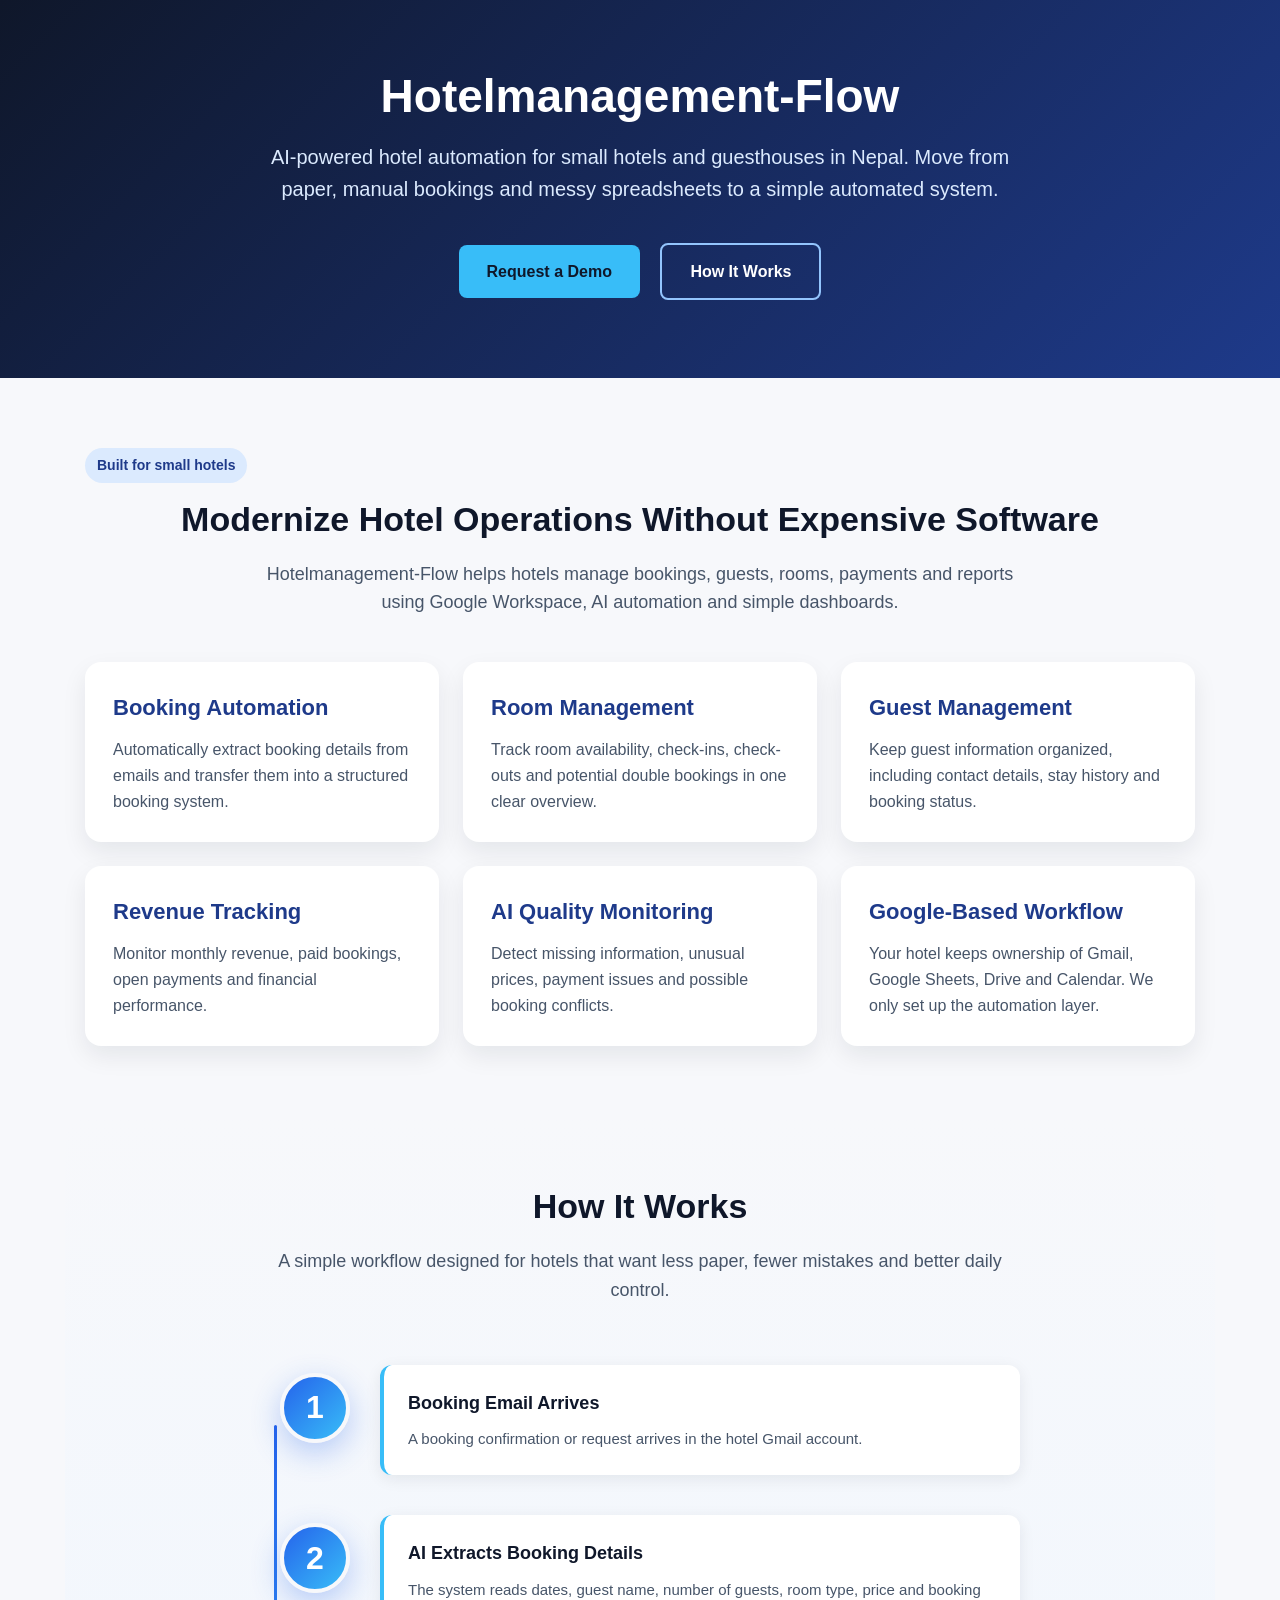
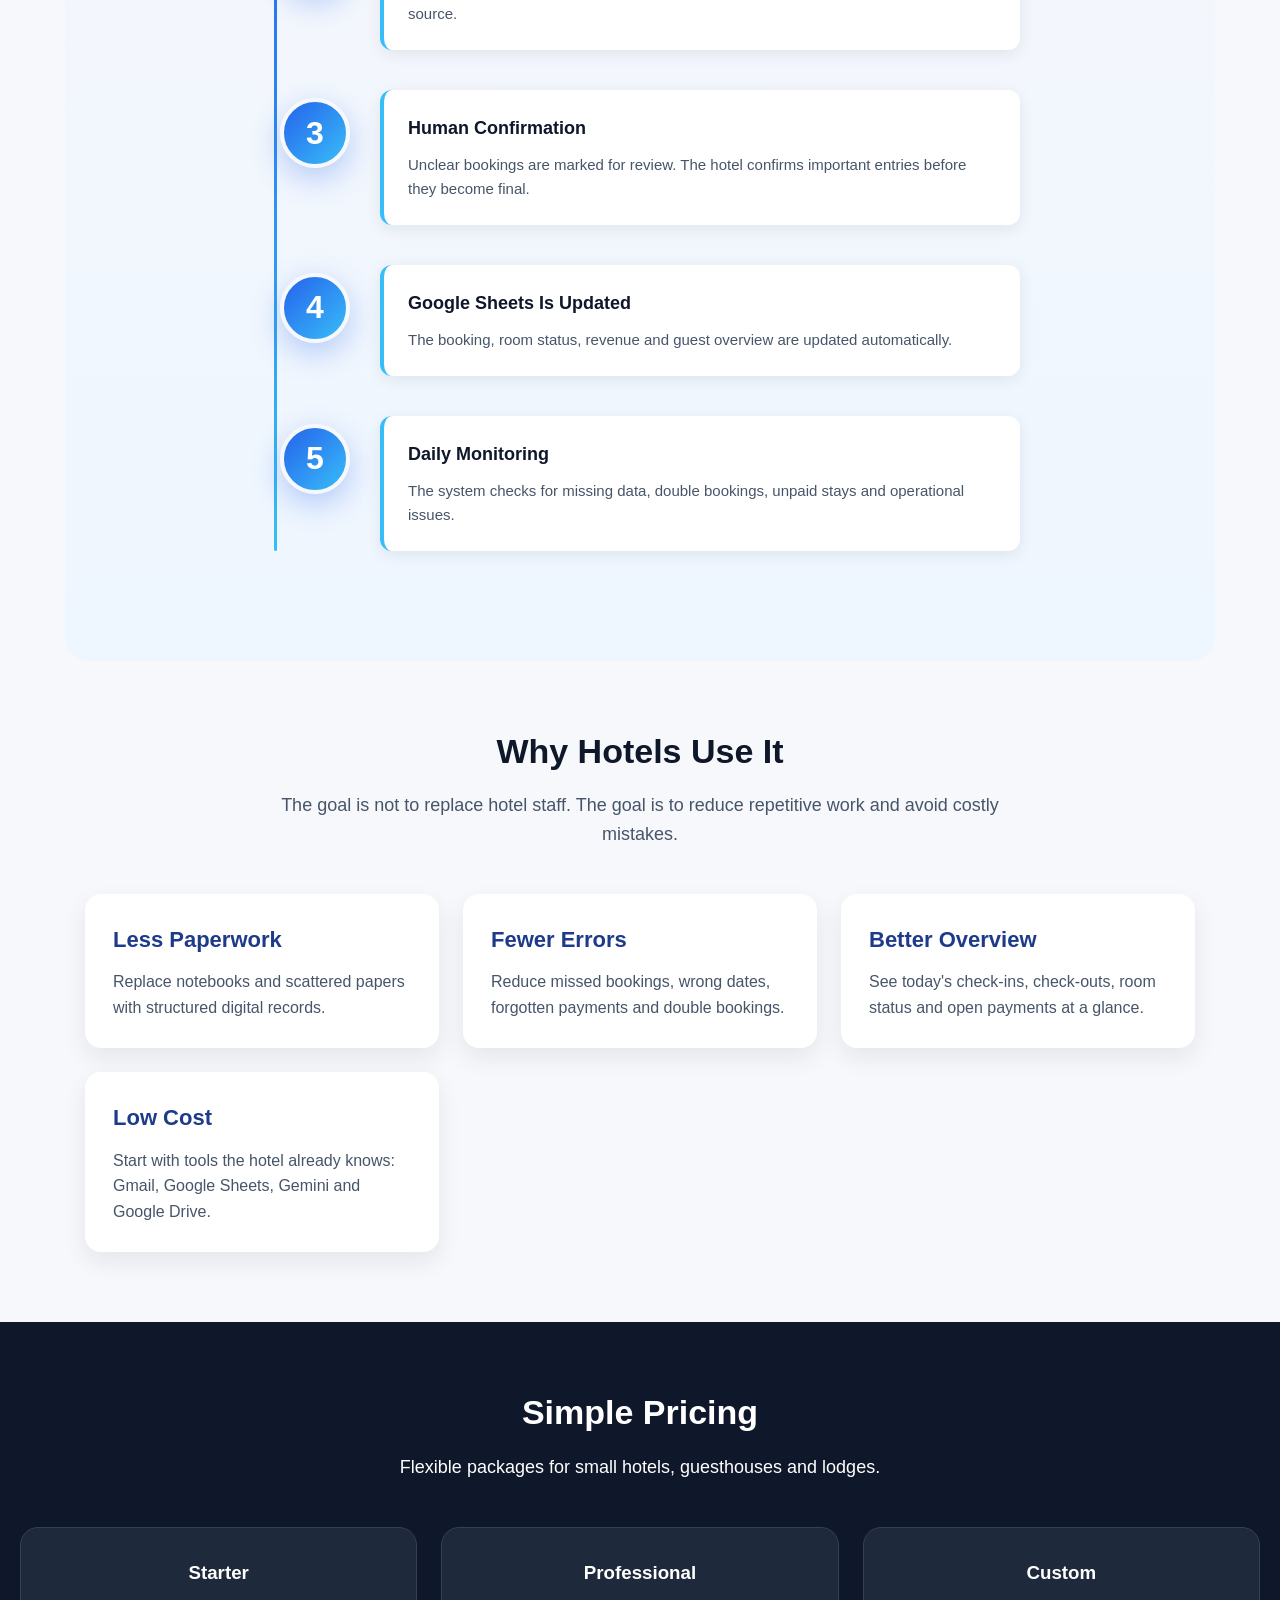
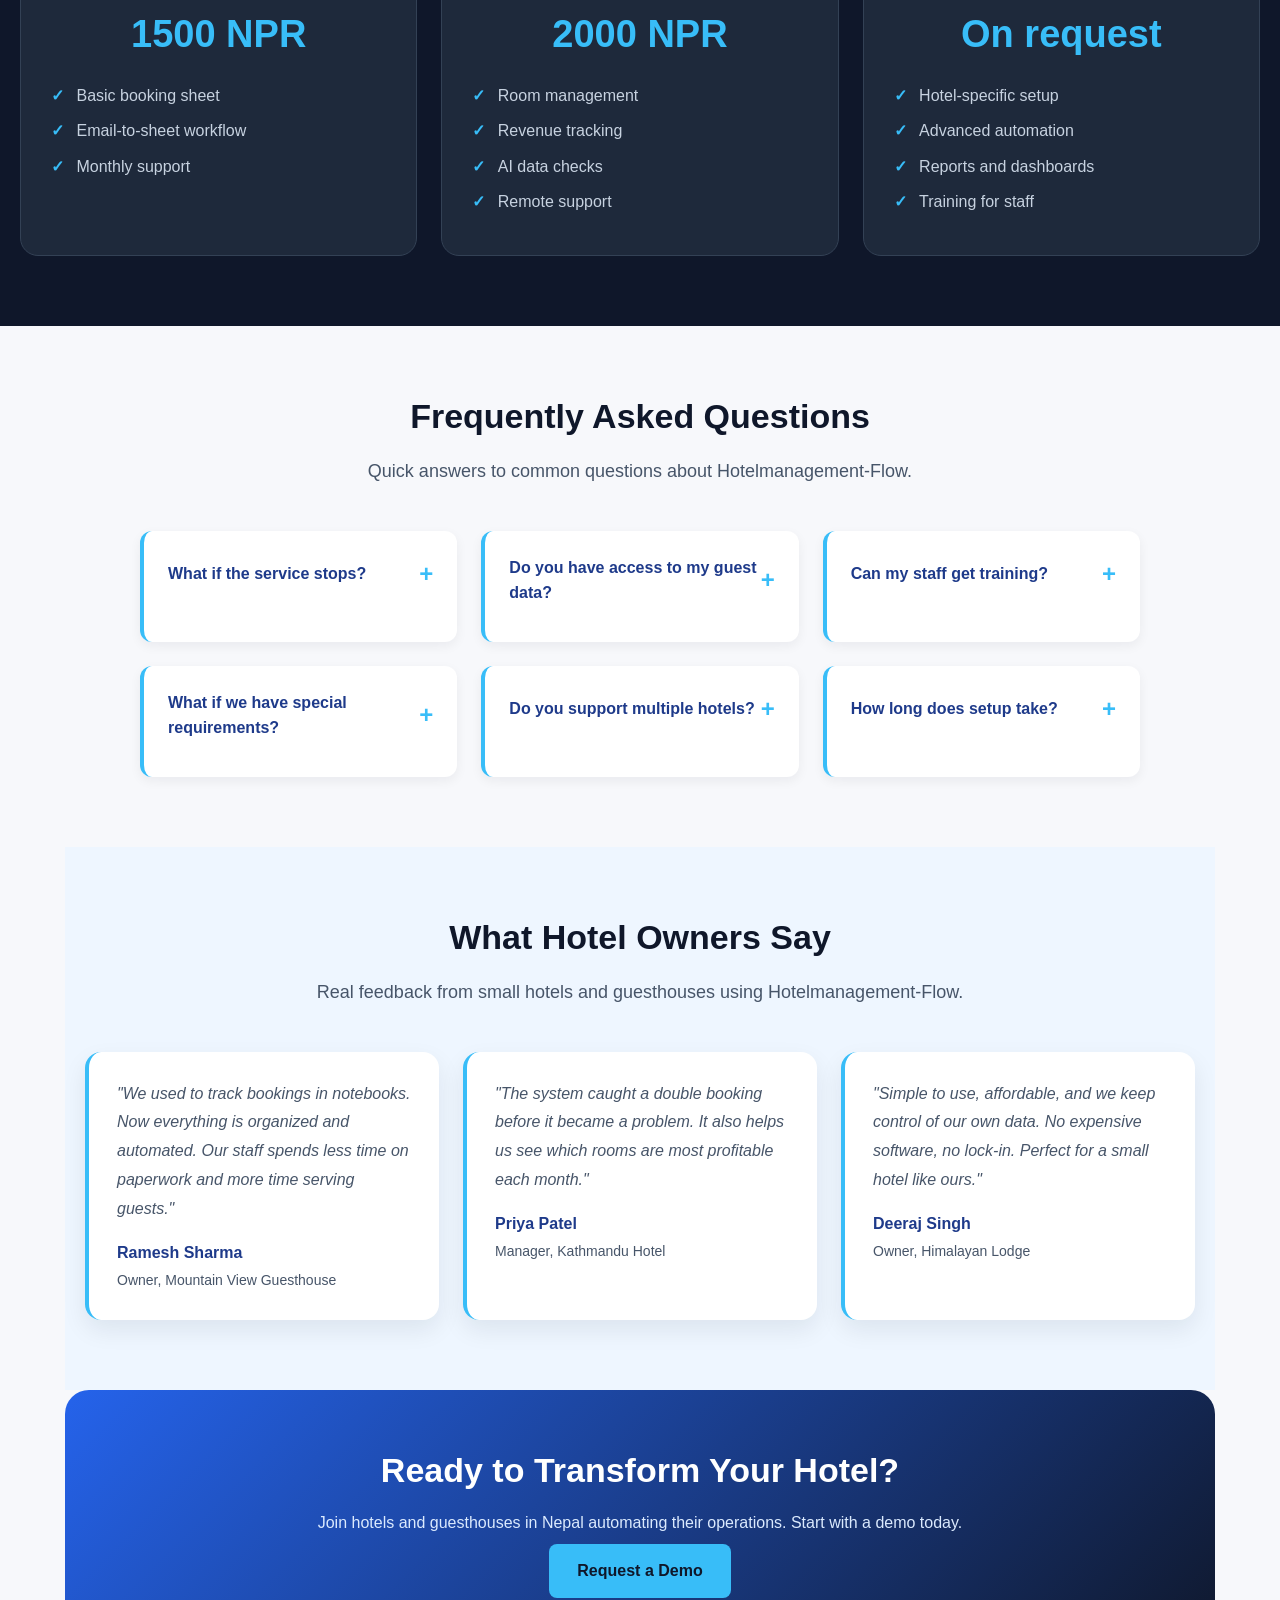
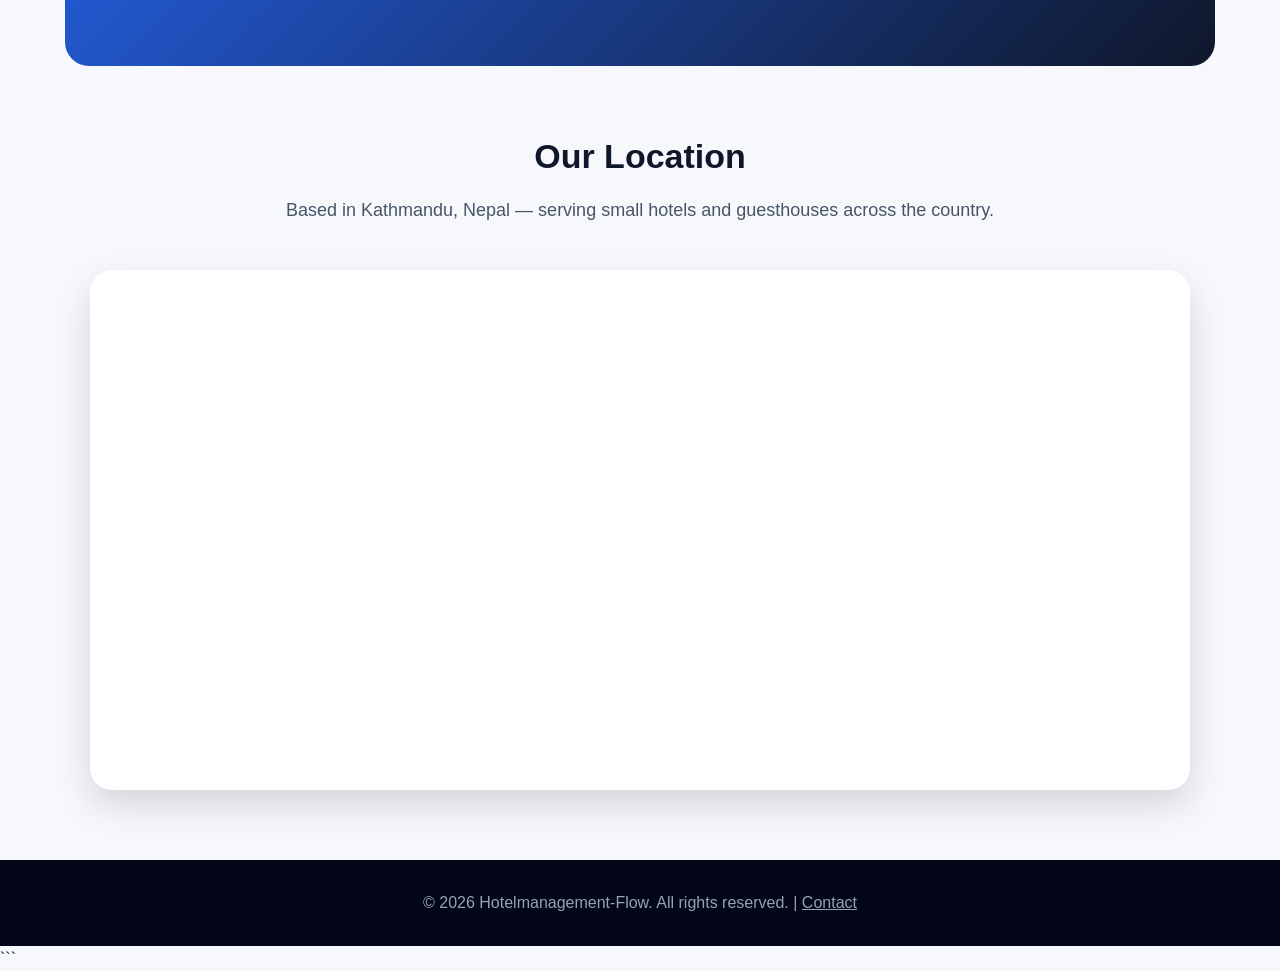
==== index.html @ 9d638800 "Update index.html" ====
<!DOCTYPE html>
<html lang="en">
<head>
  <meta charset="UTF-8" />
  <meta name="viewport" content="width=device-width, initial-scale=1.0" />
  <title>TechSolutions-Flow | AI Hotel Automation</title>

  <!-- SEO & Social -->
  <meta name="description" content="Hotelmanagement-Flow — AI-powered hotel automation for small hotels and guesthouses in Nepal. Automate bookings, guest management and reporting using Google Workspace." />
  <meta name="keywords" content="hotel automation, booking management, Nepal, Google Workspace, AI, guest management" />
  <meta name="author" content="Hotelmanagement-Flow" />
  <meta name="robots" content="index, follow" />
  
  <link rel="icon" href="/favicon.ico" />
  <link rel="preconnect" href="https://www.google.com">
  <link rel="dns-prefetch" href="https://www.google.com">
  
  <!-- Open Graph / Social Media -->
  <meta property="og:title" content="Hotelmanagement-Flow — AI Hotel Automation Nepal" />
  <meta property="og:description" content="AI-powered hotel automation for small hotels and guesthouses in Nepal. Move from paper and spreadsheets to automated workflows built on Google Workspace." />
  <meta property="og:type" content="website" />
  <meta property="og:url" content="https://hotelmanagement-flow.github.io/" />
  <meta property="og:image" content="https://hotelmanagement-flow.github.io/og-image.png" />
  <meta property="og:image:alt" content="Hotelmanagement-Flow - AI Hotel Automation" />
  <meta name="twitter:card" content="summary_large_image" />
  <meta name="twitter:title" content="Hotelmanagement-Flow — AI Hotel Automation Nepal" />
  <meta name="twitter:description" content="AI-powered hotel automation for small hotels and guesthouses in Nepal." />
  <meta name="twitter:image" content="https://hotelmanagement-flow.github.io/og-image.png" />

  <!-- Structured Data (Schema.org) -->
  <script type="application/ld+json">
  {
    "@context": "https://schema.org",
    "@type": "Organization",
    "name": "Hotelmanagement-Flow",
    "description": "AI-powered hotel automation for small hotels and guesthouses in Nepal",
    "url": "https://hotelmanagement-flow.github.io/",
    "logo": "https://hotelmanagement-flow.github.io/logo.png",
    "sameAs": [
      "https://www.facebook.com/hotelmanagementflow",
      "https://twitter.com/hotelmanagementflow"
    ],
    "contactPoint": {
      "@type": "ContactPoint",
      "contactType": "Customer Service",
      "email": "hotelmanagementflow@gmail.com",
      "telephone": "+977-9702523255"
    },
    "areaServed": "NP",
    "priceRange": "NPR 1500 - NPR 2000"
  }
  </script>

  <script type="application/ld+json">
  {
    "@context": "https://schema.org",
    "@type": "LocalBusiness",
    "name": "Hotelmanagement-Flow",
    "image": "https://hotelmanagement-flow.github.io/logo.png",
    "description": "AI hotel automation service for small hotels and guesthouses in Nepal",
    "address": {
      "@type": "PostalAddress",
      "addressLocality": "Kathmandu",
      "addressCountry": "NP"
    },
    "telephone": "+977-9702523255",
    "email": "hotelmanagementflow@gmail.com",
    "url": "https://hotelmanagement-flow.github.io/",
    "priceRange": "NPR 1500 - NPR 2000"
  }
  </script>

  <style>
    :root {
      --primary-dark: #0f172a;
      --primary-blue: #1e3a8a;
      --secondary-blue: #2563eb;
      --accent-cyan: #38bdf8;
      --light-blue: #dbeafe;
      --light-cyan: #93c5fd;
      --bg-light: #f7f8fb;
      --bg-section: #eef6ff;
      --text-primary: #172033;
      --text-secondary: #475569;
      --card-bg: white;
      --dark-card: #1e293b;
      --border-dark: #334155;
      --footer-bg: #020617;
      --footer-text: #94a3b8;
      --section-padding: 70px;
      --section-padding-mobile: 55px;
      --section-padding-mobile-sm: 18px;
    }

    * {
      margin: 0;
      padding: 0;
      box-sizing: border-box;
    }

    html {
      scroll-behavior: smooth;
    }

    html,
    body {
      width: 100%;
      max-width: 100%;
      overflow-x: hidden;
    }

    body {
      font-family: Arial, sans-serif;
      background: var(--bg-light);
      color: var(--text-primary);
      line-height: 1.6;
      -webkit-text-size-adjust: 100%;
    }

    /* Skip-link: visually hidden until keyboard focus */
    .skip-link {
      position: absolute;
      left: -999px;
      top: auto;
      width: 1px;
      height: 1px;
      overflow: hidden;
      z-index: 1000;
    }
    .skip-link:focus {
      left: 10px;
      top: 10px;
      width: auto;
      height: auto;
      padding: 8px 12px;
      background: #fff;
      color: var(--primary-dark);
      border-radius: 6px;
      box-shadow: 0 6px 18px rgba(2,6,23,0.2);
      text-decoration: none;
    }

    header {
      width: 100%;
      overflow: hidden;
      background: linear-gradient(135deg, var(--primary-dark), var(--primary-blue));
      color: white;
      padding: var(--section-padding) 20px;
      text-align: center;
    }

    header h1 {
      font-size: 46px;
      margin-bottom: 18px;
      word-break: break-word;
      line-height: 1.15;
    }

    header p {
      font-size: 20px;
      max-width: 760px;
      margin: 0 auto 30px;
      color: var(--light-blue);
    }

    .btn {
      display: inline-block;
      background: var(--accent-cyan);
      color: var(--primary-dark);
      padding: 14px 28px;
      border-radius: 8px;
      text-decoration: none;
      font-weight: bold;
      margin: 8px;
      max-width: 100%;
      cursor: pointer;
      border: none;
      transition: all 0.3s ease;
    }

    .btn:hover {
      background: #22d3ee;
      transform: translateY(-2px);
      box-shadow: 0 4px 12px rgba(56,189,248,0.3);
    }

    .btn:active {
      transform: translateY(0);
    }

    /* Visible focus styles for keyboard users */
    a:focus-visible, .btn:focus-visible, .faq-item:focus-visible {
      outline: 3px solid rgba(56,189,248,0.6);
      outline-offset: 2px;
    }

    .btn.secondary {
      background: transparent;
      color: white;
      border: 2px solid var(--light-cyan);
    }

    .btn.secondary:hover {
      background: rgba(147,197,253,0.1);
      border-color: white;
    }

    section {
      width: 100%;
      padding: var(--section-padding) 20px;
      max-width: 1150px;
      margin: auto;
    }

    h2 {
      font-size: 34px;
      text-align: center;
      margin-bottom: 20px;
      color: var(--primary-dark);
      line-height: 1.2;
    }

    .subtitle {
      text-align: center;
      max-width: 760px;
      margin: 0 auto 45px;
      color: var(--text-secondary);
      font-size: 18px;
    }

    .tag {
      display: inline-block;
      background: var(--light-blue);
      color: var(--primary-blue);
      padding: 6px 12px;
      border-radius: 999px;
      font-size: 14px;
      margin-bottom: 16px;
      font-weight: bold;
    }

    .grid {
      display: grid;
      grid-template-columns: repeat(auto-fit, minmax(260px, 1fr));
      gap: 24px;
    }

    .card {
      background: var(--card-bg);
      padding: 28px;
      border-radius: 16px;
      box-shadow: 0 10px 25px rgba(15, 23, 42, 0.08);
      transition: box-shadow 0.3s ease, transform 0.3s ease;
    }

    .card:hover {
      box-shadow: 0 15px 35px rgba(15, 23, 42, 0.15);
      transform: translateY(-4px);
    }

    .card h3 {
      margin-bottom: 12px;
      color: var(--primary-blue);
      font-size: 22px;
    }

    .card p {
      color: var(--text-secondary);
    }

    /* Modern How It Works Section */
    .process {
      background: linear-gradient(180deg, #f7f8fb 0%, #eef6ff 100%);
      border-radius: 24px;
    }

    .steps-timeline {
      position: relative;
      max-width: 800px;
      margin: 60px auto 0;
      padding: 0 20px;
    }

    /* Vertical connecting line on the left */
    .steps-timeline::before {
      content: "";
      position: absolute;
      left: 34px;
      top: 60px;
      bottom: 0;
      width: 3px;
      background: linear-gradient(180deg, var(--secondary-blue), var(--accent-cyan));
      border-radius: 2px;
      z-index: 1;
    }

    .process-step {
      margin-bottom: 40px;
      position: relative;
      display: flex;
      gap: 30px;
      align-items: flex-start;
      padding-left: 20px;
    }

    .process-step-number {
      position: relative;
      width: 70px;
      height: 70px;
      background: linear-gradient(135deg, var(--secondary-blue), var(--accent-cyan));
      color: white;
      border-radius: 50%;
      display: flex;
      align-items: center;
      justify-content: center;
      font-size: 32px;
      font-weight: bold;
      box-shadow: 0 10px 30px rgba(37, 99, 235, 0.3);
      z-index: 10;
      flex-shrink: 0;
      border: 4px solid #f7f8fb;
      margin-top: 8px;
    }

    .process-step-content {
      flex: 1;
      background: white;
      padding: 24px;
      border-radius: 12px;
      box-shadow: 0 4px 16px rgba(15, 23, 42, 0.08);
      border-left: 4px solid var(--accent-cyan);
      transition: all 0.3s ease;
    }

    .process-step-content:hover {
      transform: translateY(-4px);
      box-shadow: 0 8px 24px rgba(15, 23, 42, 0.15);
    }

    .process-step-content h3 {
      font-size: 18px;
      color: var(--primary-dark);
      margin-bottom: 10px;
      font-weight: 600;
    }

    .process-step-content p {
      color: var(--text-secondary);
      font-size: 15px;
      line-height: 1.6;
      margin: 0;
    }

    .pricing {
      background: var(--primary-dark);
      color: white;
      max-width: none;
    }

    .pricing h2,
    .pricing .subtitle {
      color: white;
    }

    .price-card {
      background: var(--dark-card);
      color: white;
      padding: 30px;
      border-radius: 18px;
      text-align: center;
      border: 1px solid var(--border-dark);
      transition: all 0.3s ease;
    }

    .price-card:hover {
      border-color: var(--accent-cyan);
      box-shadow: 0 0 20px rgba(56,189,248,0.2);
      transform: translateY(-4px);
    }

    .price {
      font-size: 38px;
      font-weight: bold;
      margin: 16px 0;
      color: var(--accent-cyan);
    }

    ul {
      list-style: none;
      margin-top: 18px;
      text-align: left;
    }

    li {
      margin: 10px 0;
      color: #c7d2e0;
    }

    li::before {
      content: "✓ ";
      color: var(--accent-cyan);
      font-weight: bold;
      margin-right: 8px;
    }

    .faq-section {
      background: var(--bg-light);
    }

    .faq-grid {
      display: grid;
      grid-template-columns: repeat(auto-fit, minmax(300px, 1fr));
      gap: 24px;
      max-width: 1000px;
      margin: 0 auto;
    }

    .faq-item {
      background: var(--card-bg);
      padding: 24px;
      border-radius: 12px;
      box-shadow: 0 4px 12px rgba(15, 23, 42, 0.06);
      border-left: 4px solid var(--accent-cyan);
      cursor: pointer;
      transition: all 0.3s ease;
    }

    .faq-item:hover {
      box-shadow: 0 6px 16px rgba(15, 23, 42, 0.12);
      transform: translateY(-2px);
    }

    .faq-item h3 {
      font-weight: bold;
      color: var(--primary-blue);
      font-size: 16px;
      margin-bottom: 12px;
      margin-top: 0;
      display: flex;
      justify-content: space-between;
      align-items: center;
    }

    .faq-item h3::after {
      content: "+";
      font-size: 24px;
      color: var(--accent-cyan);
      transition: transform 0.3s ease;
    }

    .faq-item.active h3::after {
      content: "−";
      transform: rotate(0deg);
    }

    .faq-item p {
      color: var(--text-secondary);
      line-height: 1.7;
      margin: 0;
      max-height: 0;
      overflow: hidden;
      transition: max-height 0.3s ease;
    }

    .faq-item.active p {
      max-height: 500px;
      margin-top: 12px;
    }

    .testimonials {
      background: var(--bg-section);
    }

    .testimonial-grid {
      display: grid;
      grid-template-columns: repeat(auto-fit, minmax(280px, 1fr));
      gap: 24px;
    }

    .testimonial {
      background: var(--card-bg);
      padding: 28px;
      border-radius: 16px;
      box-shadow: 0 10px 25px rgba(15, 23, 42, 0.08);
      border-left: 4px solid var(--accent-cyan);
    }

    .testimonial-text {
      color: var(--text-secondary);
      font-style: italic;
      margin-bottom: 16px;
      line-height: 1.8;
    }

    .testimonial-author {
      font-weight: bold;
      color: var(--primary-blue);
      font-style: normal;
    }

    .testimonial-title {
      color: var(--text-secondary);
      font-size: 14px;
      margin-top: 4px;
    }

    .cta {
      text-align: center;
      background: linear-gradient(135deg, var(--secondary-blue), var(--primary-dark));
      color: white;
      border-radius: 24px;
      padding: 60px 30px;
    }

    .cta h2 {
      color: white;
    }

    .cta p {
      color: #dbeafe;
    }

    .location-section {
      max-width: 1200px;
      margin: auto;
      padding: var(--section-padding) 20px;
      text-align: center;
    }

    .map-container {
      width: 100%;
      max-width: 1100px;
      height: 520px;
      margin: 40px auto 0 auto;
      border-radius: 22px;
      overflow: hidden;
      box-shadow: 0 15px 35px rgba(15, 23, 42, 0.15);
      background: white;
    }

    .map-container iframe {
      width: 100%;
      height: 100%;
      border: 0;
      display: block;
    }

    footer {
      text-align: center;
      padding: 30px 20px;
      background: var(--footer-bg);
      color: var(--footer-text);
    }

    footer p {
      margin: 0;
    }

    /* Mobile responsiveness */
    @media (max-width: 768px) {
      :root {
        --section-padding: var(--section-padding-mobile);
      }

      header {
        padding: var(--section-padding-mobile) var(--section-padding-mobile-sm);
      }

      header h1 {
        font-size: 34px;
      }

      header p {
        font-size: 17px;
        max-width: 100%;
      }

      .btn {
        display: block;
        width: 100%;
        max-width: 320px;
        margin: 10px auto;
        text-align: center;
      }

      section {
        padding: var(--section-padding-mobile) var(--section-padding-mobile-sm);
      }

      h2 {
        font-size: 28px;
      }

      .subtitle {
        font-size: 16px;
      }

      .grid {
        grid-template-columns: 1fr;
        gap: 18px;
      }

      .faq-grid {
        grid-template-columns: 1fr;
      }

      .testimonial-grid {
        grid-template-columns: 1fr;
      }

      .card,
      .price-card {
        padding: 24px;
      }

      .process {
        border-radius: 0;
      }

      .cta {
        padding: 45px 20px;
        border-radius: 18px;
      }

      .price {
        font-size: 32px;
      }

      .location-section {
        padding: var(--section-padding-mobile) var(--section-padding-mobile-sm);
      }

      .map-container {
        height: 340px;
        border-radius: 16px;
      }

      /* Timeline adjustment for mobile */
      .steps-timeline {
        padding: 0 20px;
      }

      .steps-timeline::before {
        left: 25px;
        top: 60px;
      }

      .process-step {
        flex-direction: row;
        gap: 20px;
        margin-bottom: 36px;
        padding-left: 0;
        align-items: flex-start;
      }

      .process-step-number {
        width: 60px;
        height: 60px;
        font-size: 28px;
        flex-shrink: 0;
        margin-top: 8px;
        border-width: 3px;
      }

      .process-step-content {
        padding: 20px;
        border-left: 4px solid var(--accent-cyan);
        margin-top: 0;
      }

      .process-step-content h3 {
        font-size: 16px;
      }

      .process-step-content p {
        font-size: 14px;
      }
    }

    @media (max-width: 420px) {
      header h1 {
        font-size: 30px;
      }

      h2 {
        font-size: 25px;
      }

      .card h3 {
        font-size: 20px;
      }

      .btn {
        padding: 12px 20px;
        font-size: 14px;
      }

      .steps-timeline::before {
        left: 22px;
      }

      .process-step-number {
        width: 52px;
        height: 52px;
        font-size: 24px;
        border-width: 3px;
      }

      .process-step-content {
        padding: 16px;
      }

      .process-step {
        gap: 14px;
      }
    }

    /* Accessibility improvements */
    @media (prefers-reduced-motion: reduce) {
      * {
        animation: none !important;
        transition: none !important;
      }
    }
  </style>
</head>

<body>
  <!-- Skip link for keyboard users -->
  <a class="skip-link" href="#main-content">Skip to content</a>

  <header>
    <h1>Hotelmanagement-Flow</h1>
    <p>
      AI-powered hotel automation for small hotels and guesthouses in Nepal.
      Move from paper, manual bookings and messy spreadsheets to a simple automated system.
    </p>
    <a href="#contact" class="btn">Request a Demo</a>
    <a href="#how" class="btn secondary">How It Works</a>
  </header>

  <main id="main-content">
    <section aria-labelledby="features-heading">
      <span class="tag">Built for small hotels</span>
      <h2 id="features-heading">Modernize Hotel Operations Without Expensive Software</h2>
      <p class="subtitle">
        Hotelmanagement-Flow helps hotels manage bookings, guests, rooms, payments and reports using
        Google Workspace, AI automation and simple dashboards.
      </p>

      <div class="grid">
        <div class="card">
          <h3>Booking Automation</h3>
          <p>Automatically extract booking details from emails and transfer them into a structured booking system.</p>
        </div>

        <div class="card">
          <h3>Room Management</h3>
          <p>Track room availability, check-ins, check-outs and potential double bookings in one clear overview.</p>
        </div>

        <div class="card">
          <h3>Guest Management</h3>
          <p>Keep guest information organized, including contact details, stay history and booking status.</p>
        </div>

        <div class="card">
          <h3>Revenue Tracking</h3>
          <p>Monitor monthly revenue, paid bookings, open payments and financial performance.</p>
        </div>

        <div class="card">
          <h3>AI Quality Monitoring</h3>
          <p>Detect missing information, unusual prices, payment issues and possible booking conflicts.</p>
        </div>

        <div class="card">
          <h3>Google-Based Workflow</h3>
          <p>Your hotel keeps ownership of Gmail, Google Sheets, Drive and Calendar. We only set up the automation layer.</p>
        </div>
      </div>
    </section>

    <section class="process" id="how" aria-labelledby="how-heading">
      <h2 id="how-heading">How It Works</h2>
      <p class="subtitle">
        A simple workflow designed for hotels that want less paper, fewer mistakes and better daily control.
      </p>

      <div class="steps-timeline">
        <div class="process-step">
          <div class="process-step-number">1</div>
          <div class="process-step-content">
            <h3>Booking Email Arrives</h3>
            <p>A booking confirmation or request arrives in the hotel Gmail account.</p>
          </div>
        </div>

        <div class="process-step">
          <div class="process-step-number">2</div>
          <div class="process-step-content">
            <h3>AI Extracts Booking Details</h3>
            <p>The system reads dates, guest name, number of guests, room type, price and booking source.</p>
          </div>
        </div>

        <div class="process-step">
          <div class="process-step-number">3</div>
          <div class="process-step-content">
            <h3>Human Confirmation</h3>
            <p>Unclear bookings are marked for review. The hotel confirms important entries before they become final.</p>
          </div>
        </div>

        <div class="process-step">
          <div class="process-step-number">4</div>
          <div class="process-step-content">
            <h3>Google Sheets Is Updated</h3>
            <p>The booking, room status, revenue and guest overview are updated automatically.</p>
          </div>
        </div>

        <div class="process-step">
          <div class="process-step-number">5</div>
          <div class="process-step-content">
            <h3>Daily Monitoring</h3>
            <p>The system checks for missing data, double bookings, unpaid stays and operational issues.</p>
          </div>
        </div>
      </div>
    </section>

    <section aria-labelledby="benefits-heading">
      <h2 id="benefits-heading">Why Hotels Use It</h2>
      <p class="subtitle">
        The goal is not to replace hotel staff. The goal is to reduce repetitive work and avoid costly mistakes.
      </p>

      <div class="grid">
        <div class="card">
          <h3>Less Paperwork</h3>
          <p>Replace notebooks and scattered papers with structured digital records.</p>
        </div>

        <div class="card">
          <h3>Fewer Errors</h3>
          <p>Reduce missed bookings, wrong dates, forgotten payments and double bookings.</p>
        </div>

        <div class="card">
          <h3>Better Overview</h3>
          <p>See today's check-ins, check-outs, room status and open payments at a glance.</p>
        </div>

        <div class="card">
          <h3>Low Cost</h3>
          <p>Start with tools the hotel already knows: Gmail, Google Sheets, Gemini and Google Drive.</p>
        </div>
      </div>
    </section>

    <section class="pricing" aria-labelledby="pricing-heading">
      <h2 id="pricing-heading">Simple Pricing</h2>
      <p class="subtitle">
        Flexible packages for small hotels, guesthouses and lodges.
      </p>

      <div class="grid">
        <div class="price-card">
          <h3>Starter</h3>
          <div class="price">1500 NPR</div>
          <ul>
            <li>Basic booking sheet</li>
            <li>Email-to-sheet workflow</li>
            <li>Monthly support</li>
          </ul>
        </div>

        <div class="price-card">
          <h3>Professional</h3>
          <div class="price">2000 NPR</div>
          <ul>
            <li>Room management</li>
            <li>Revenue tracking</li>
            <li>AI data checks</li>
            <li>Remote support</li>
          </ul>
        </div>

        <div class="price-card">
          <h3>Custom</h3>
          <div class="price">On request</div>
          <ul>
            <li>Hotel-specific setup</li>
            <li>Advanced automation</li>
            <li>Reports and dashboards</li>
            <li>Training for staff</li>
          </ul>
        </div>
      </div>
    </section>

    <section class="faq-section" aria-labelledby="faq-heading">
      <h2 id="faq-heading">Frequently Asked Questions</h2>
      <p class="subtitle">
        Quick answers to common questions about Hotelmanagement-Flow.
      </p>

      <div class="faq-grid">
        <div class="faq-item" tabindex="0" role="button" aria-expanded="false">
          <h3>What if the service stops?</h3>
          <p>Your data remains in your Google account. Since we only set up the automation layer, you keep full access to all your booking sheets, guest records, and historical data even if the service stops.</p>
        </div>

        <div class="faq-item" tabindex="0" role="button" aria-expanded="false">
          <h3>Do you have access to my guest data?</h3>
          <p>No. We set up the automation in your Google Workspace account, which you control. Critical data like passwords and sensitive information are reviewed by your staff before being stored.</p>
        </div>

        <div class="faq-item" tabindex="0" role="button" aria-expanded="false">
          <h3>Can my staff get training?</h3>
          <p>Yes. Our Professional and Custom packages include remote support and staff training. We help your team understand the system and troubleshoot common issues.</p>
        </div>

        <div class="faq-item" tabindex="0" role="button" aria-expanded="false">
          <h3>What if we have special requirements?</h3>
          <p>The Custom package is designed for hotel-specific setups. We can build advanced workflows, custom dashboards, and reports tailored to your hotel's operations.</p>
        </div>

        <div class="faq-item" tabindex="0" role="button" aria-expanded="false">
          <h3>Do you support multiple hotels?</h3>
          <p>Yes. We can set up Hotelmanagement-Flow for multiple properties. Contact us for bulk pricing and multi-hotel management features.</p>
        </div>

        <div class="faq-item" tabindex="0" role="button" aria-expanded="false">
          <h3>How long does setup take?</h3>
          <p>Setup typically takes 2-5 days depending on your hotel's size and complexity. We guide you through Gmail configuration, sheet setup, and AI automation rules.</p>
        </div>
      </div>
    </section>

    <section class="testimonials" aria-labelledby="testimonials-heading">
      <h2 id="testimonials-heading">What Hotel Owners Say</h2>
      <p class="subtitle">
        Real feedback from small hotels and guesthouses using Hotelmanagement-Flow.
      </p>

      <div class="testimonial-grid">
        <div class="testimonial">
          <p class="testimonial-text">"We used to track bookings in notebooks. Now everything is organized and automated. Our staff spends less time on paperwork and more time serving guests."</p>
          <p class="testimonial-author">Ramesh Sharma</p>
          <p class="testimonial-title">Owner, Mountain View Guesthouse</p>
        </div>

        <div class="testimonial">
          <p class="testimonial-text">"The system caught a double booking before it became a problem. It also helps us see which rooms are most profitable each month."</p>
          <p class="testimonial-author">Priya Patel</p>
          <p class="testimonial-title">Manager, Kathmandu Hotel</p>
        </div>

        <div class="testimonial">
          <p class="testimonial-text">"Simple to use, affordable, and we keep control of our own data. No expensive software, no lock-in. Perfect for a small hotel like ours."</p>
          <p class="testimonial-author">Deeraj Singh</p>
          <p class="testimonial-title">Owner, Himalayan Lodge</p>
        </div>
      </div>
    </section>

    <section class="cta" id="contact">
      <h2>Ready to Transform Your Hotel?</h2>
      <p>Join hotels and guesthouses in Nepal automating their operations. Start with a demo today.</p>
      <a href="mailto:hotelmanagementflow@gmail.com" class="btn">Request a Demo</a>
    </section>

    <section class="location-section">
      <h2>Our Location</h2>
      <p class="subtitle">Based in Kathmandu, Nepal — serving small hotels and guesthouses across the country.</p>
      <div class="map-container">
        <iframe title="Google Maps Location" src="https://www.google.com/maps/embed?pb=!1m18!1m12!1m3!1d3532.2435768883143!2d85.32554!3d27.7089!2m3!1f0!2f0!3f0!3m2!1i1024!2i768!4f13.1!3m3!1m2!1s0x39eb199a06c2cf27%3A0xc5670a9173e54d7f!2sKathmandu%2C%20Nepal!5e0!3m2!1sen!2sus!4v1720800000000" allowfullscreen loading="lazy" referrerpolicy="no-referrer-when-downgrade"></iframe>
      </div>
    </section>
  </main>

  <footer>
    <p>&copy; <span id="year"></span> Hotelmanagement-Flow. All rights reserved. | <a href="mailto:hotelmanagementflow@gmail.com" style="color: var(--footer-text);">Contact</a></p>
  </footer>

  <script>
    // Dynamic year in footer
    document.getElementById('year').textContent = new Date().getFullYear();

    // Toggle FAQ item function
    function toggleFaq(item) {
      const isActive = item.classList.toggle('active');
      item.setAttribute('aria-expanded', isActive ? 'true' : 'false');
    }

    // FAQ accordion functionality (Mouse + Keyboard accessible)
    document.querySelectorAll('.faq-item').forEach(item => {
      item.addEventListener('click', function() {
        toggleFaq(this);
      });

      item.addEventListener('keydown', function(e) {
        if (e.key === 'Enter' || e.key === ' ') {
          e.preventDefault();
          toggleFaq(this);
        }
      });
    });

    // Smooth scroll for anchor links
    document.querySelectorAll('a[href^="#"]').forEach(anchor => {
      anchor.addEventListener('click', function(e) {
        const href = this.getAttribute('href');
        if (href !== '#' && document.querySelector(href)) {
          e.preventDefault();
          document.querySelector(href).scrollIntoView({
            behavior: 'smooth'
          });
        }
      });
    });
  </script>
</body>
</html>

```
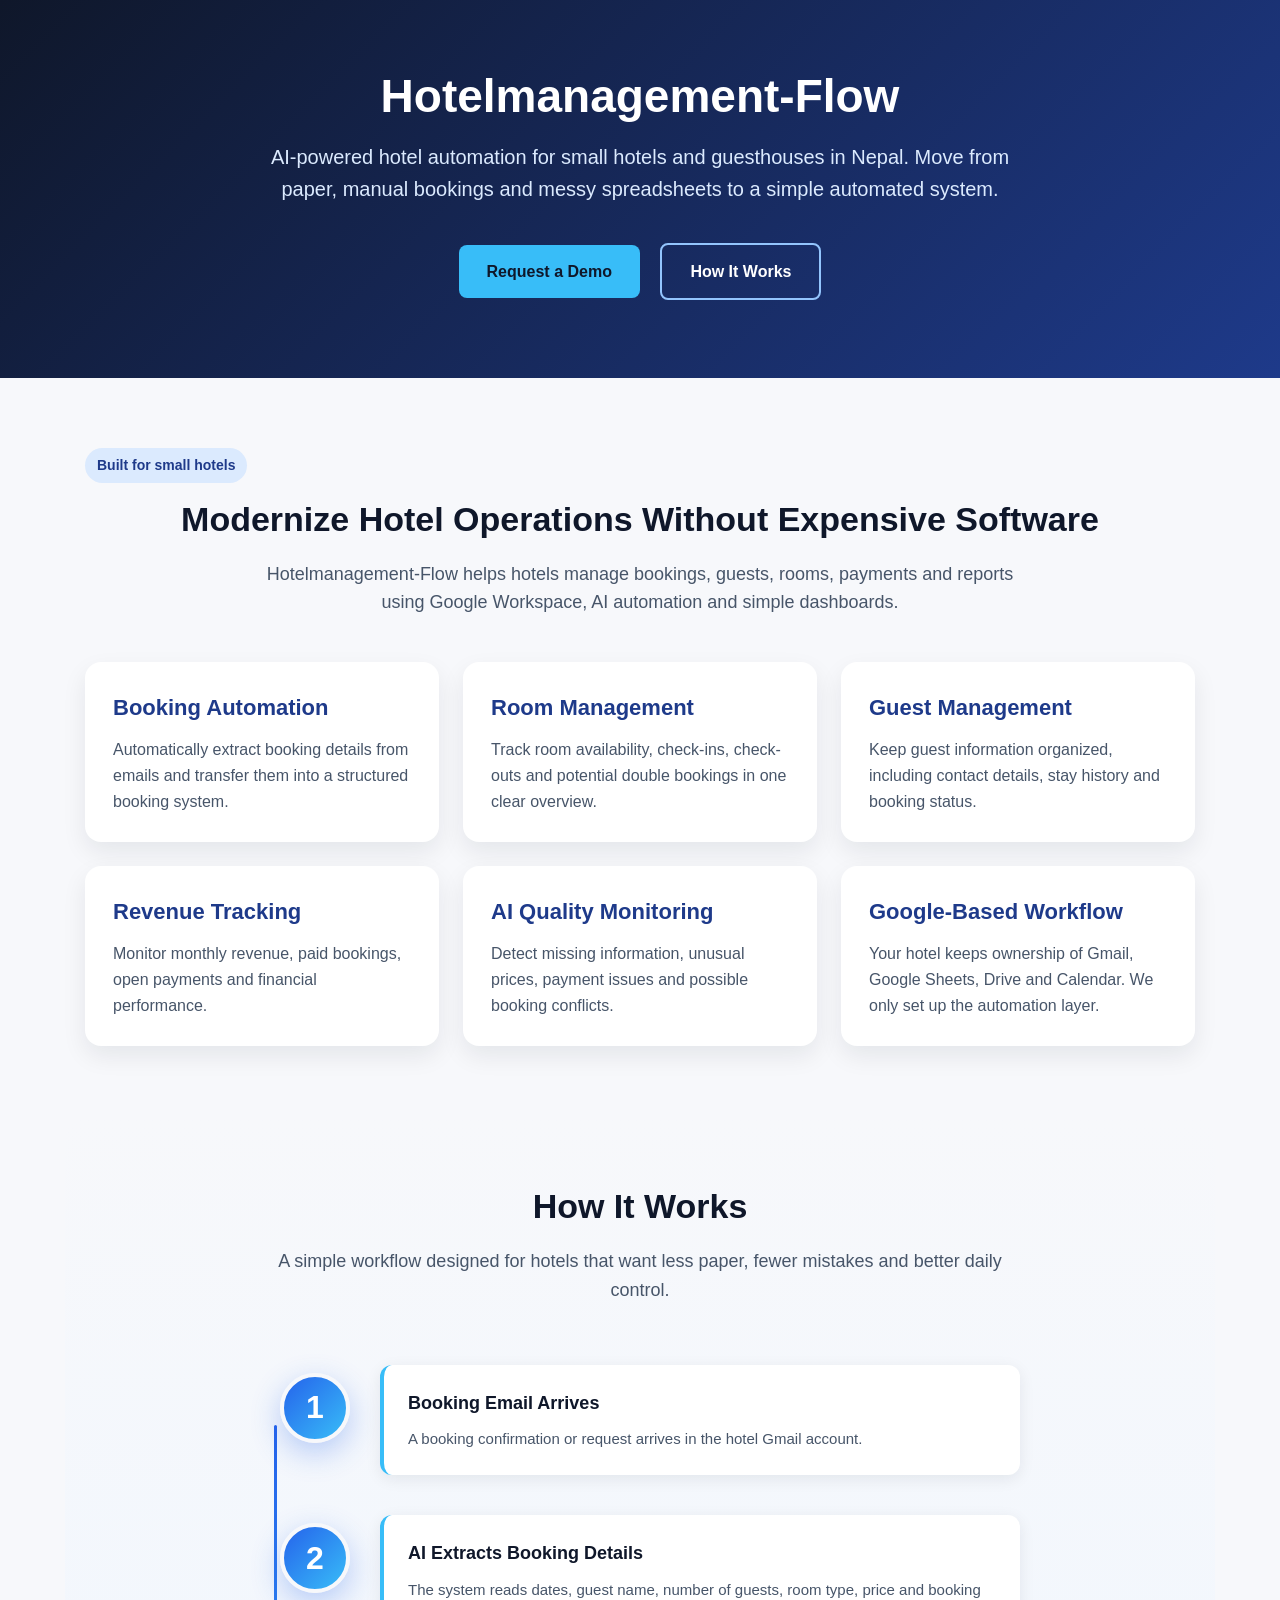
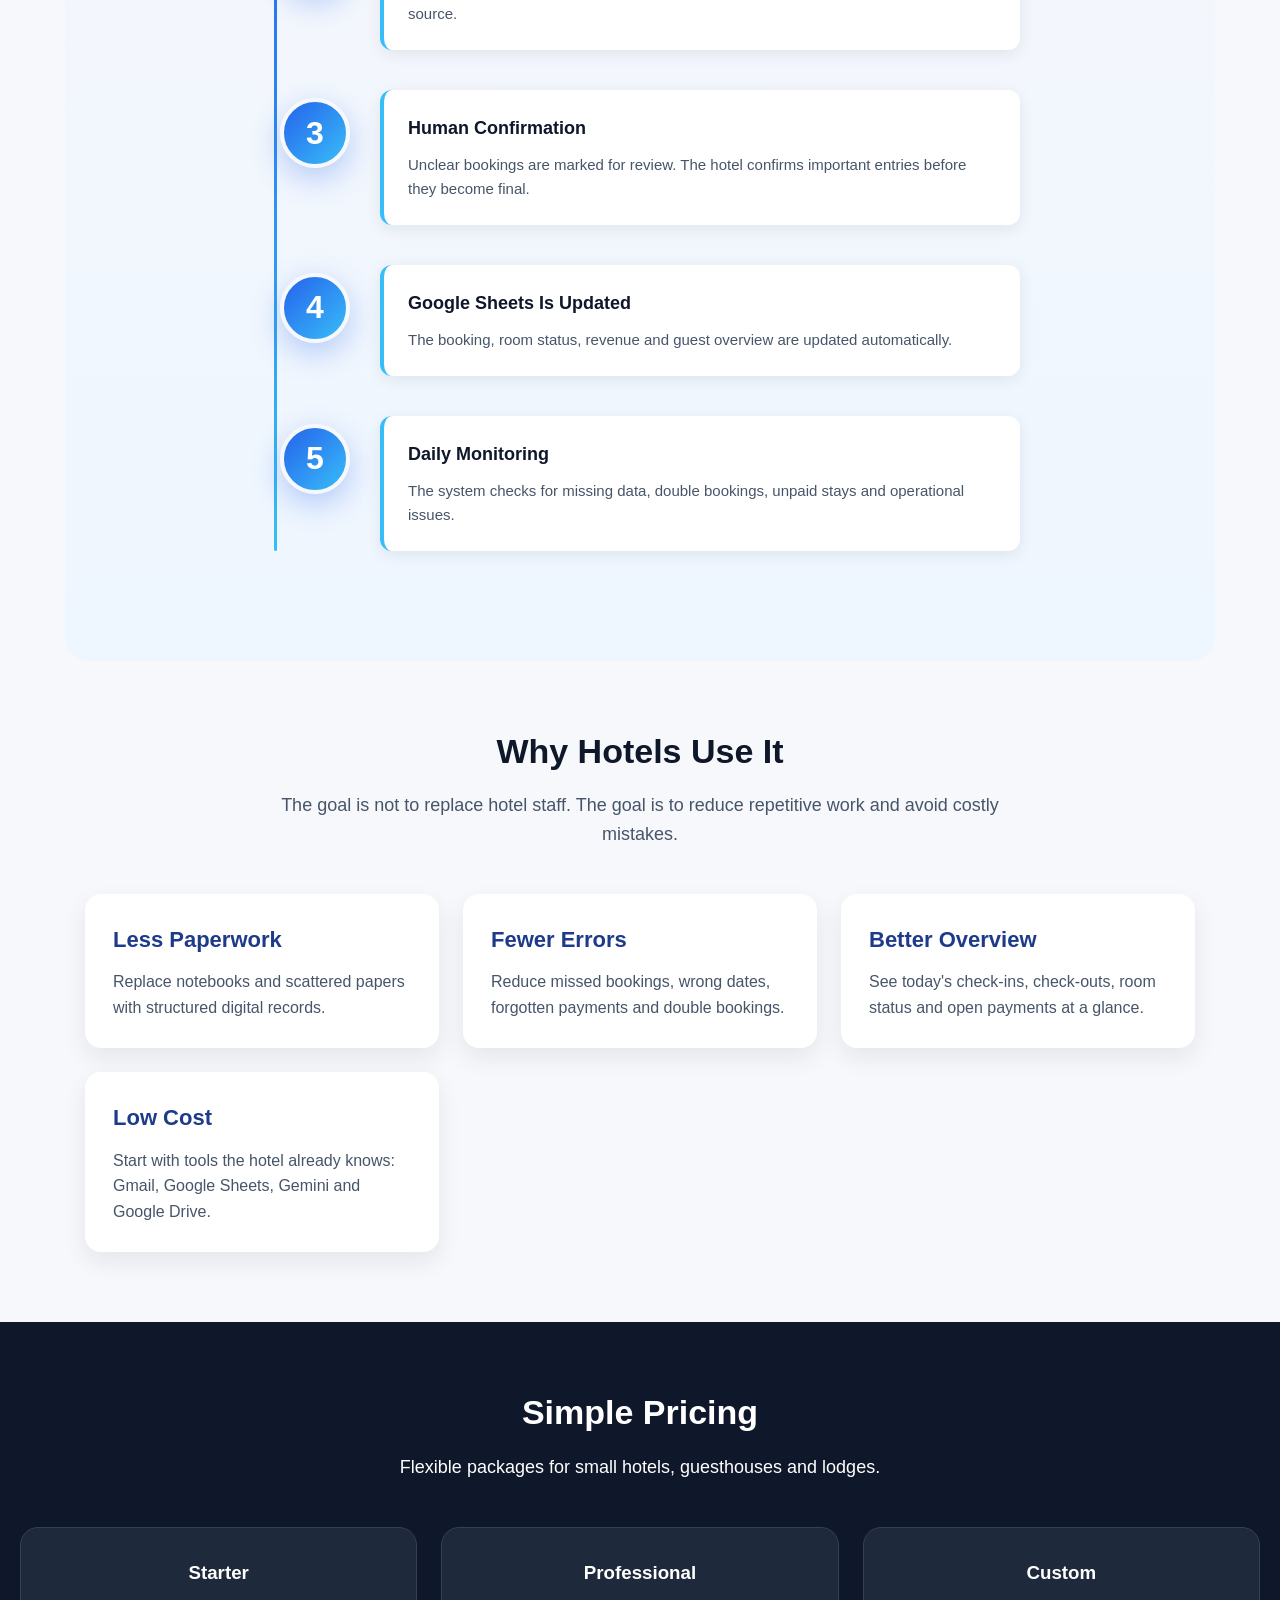
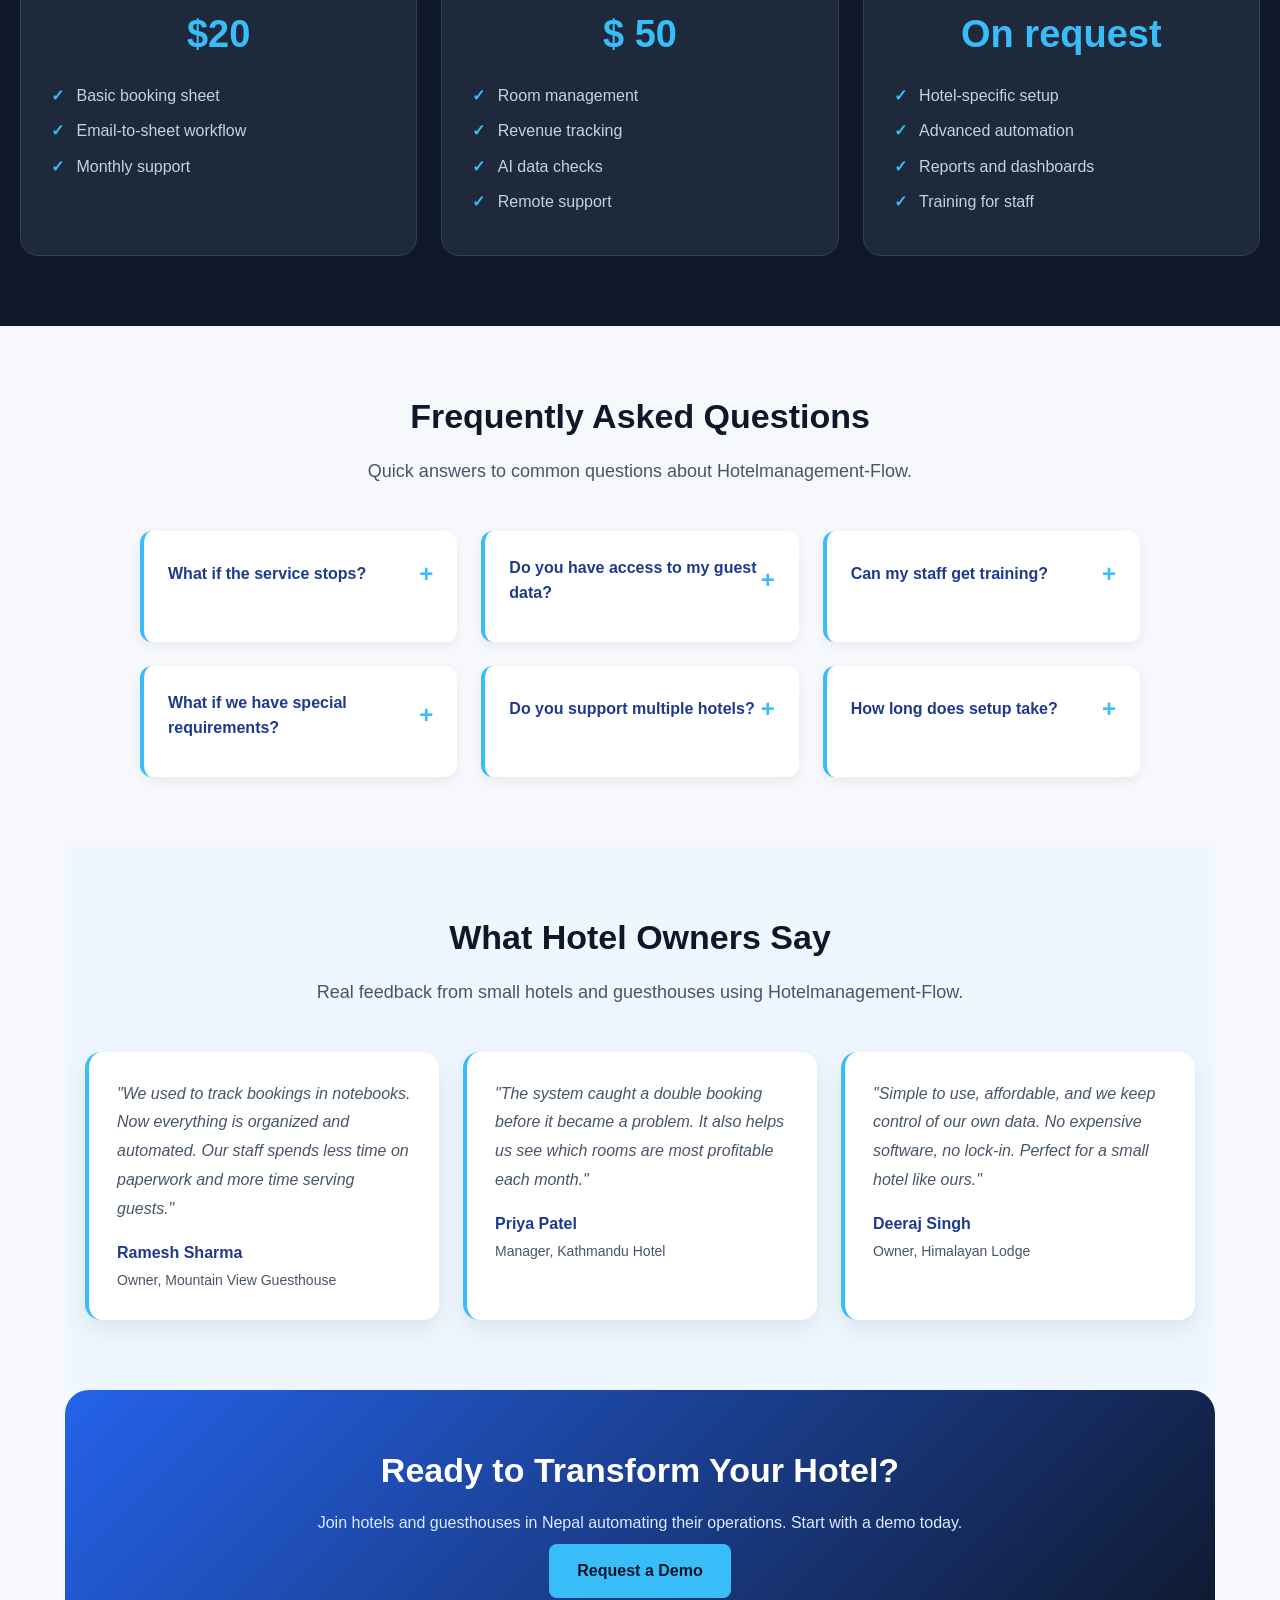
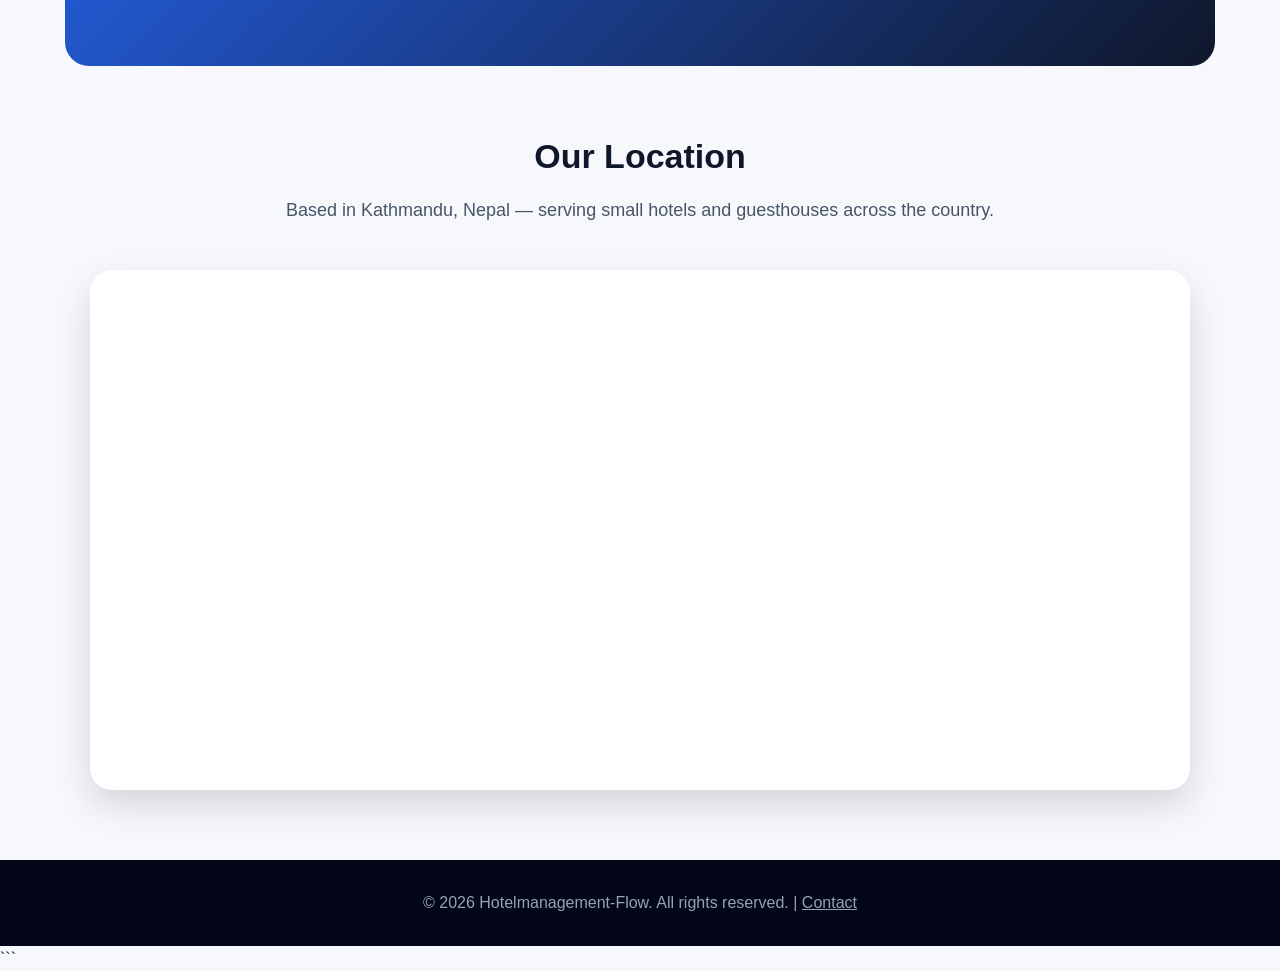
==== commit 6e87843e: "Update index.html" ====
--- a/index.html
+++ b/index.html
@@ -868,7 +868,7 @@
       <div class="grid">
         <div class="price-card">
           <h3>Starter</h3>
-          <div class="price">1500 NPR</div>
+          <div class="price"> $20</div>
           <ul>
             <li>Basic booking sheet</li>
             <li>Email-to-sheet workflow</li>
@@ -878,7 +878,7 @@
 
         <div class="price-card">
           <h3>Professional</h3>
-          <div class="price">2000 NPR</div>
+          <div class="price">$ 50</div>
           <ul>
             <li>Room management</li>
             <li>Revenue tracking</li>
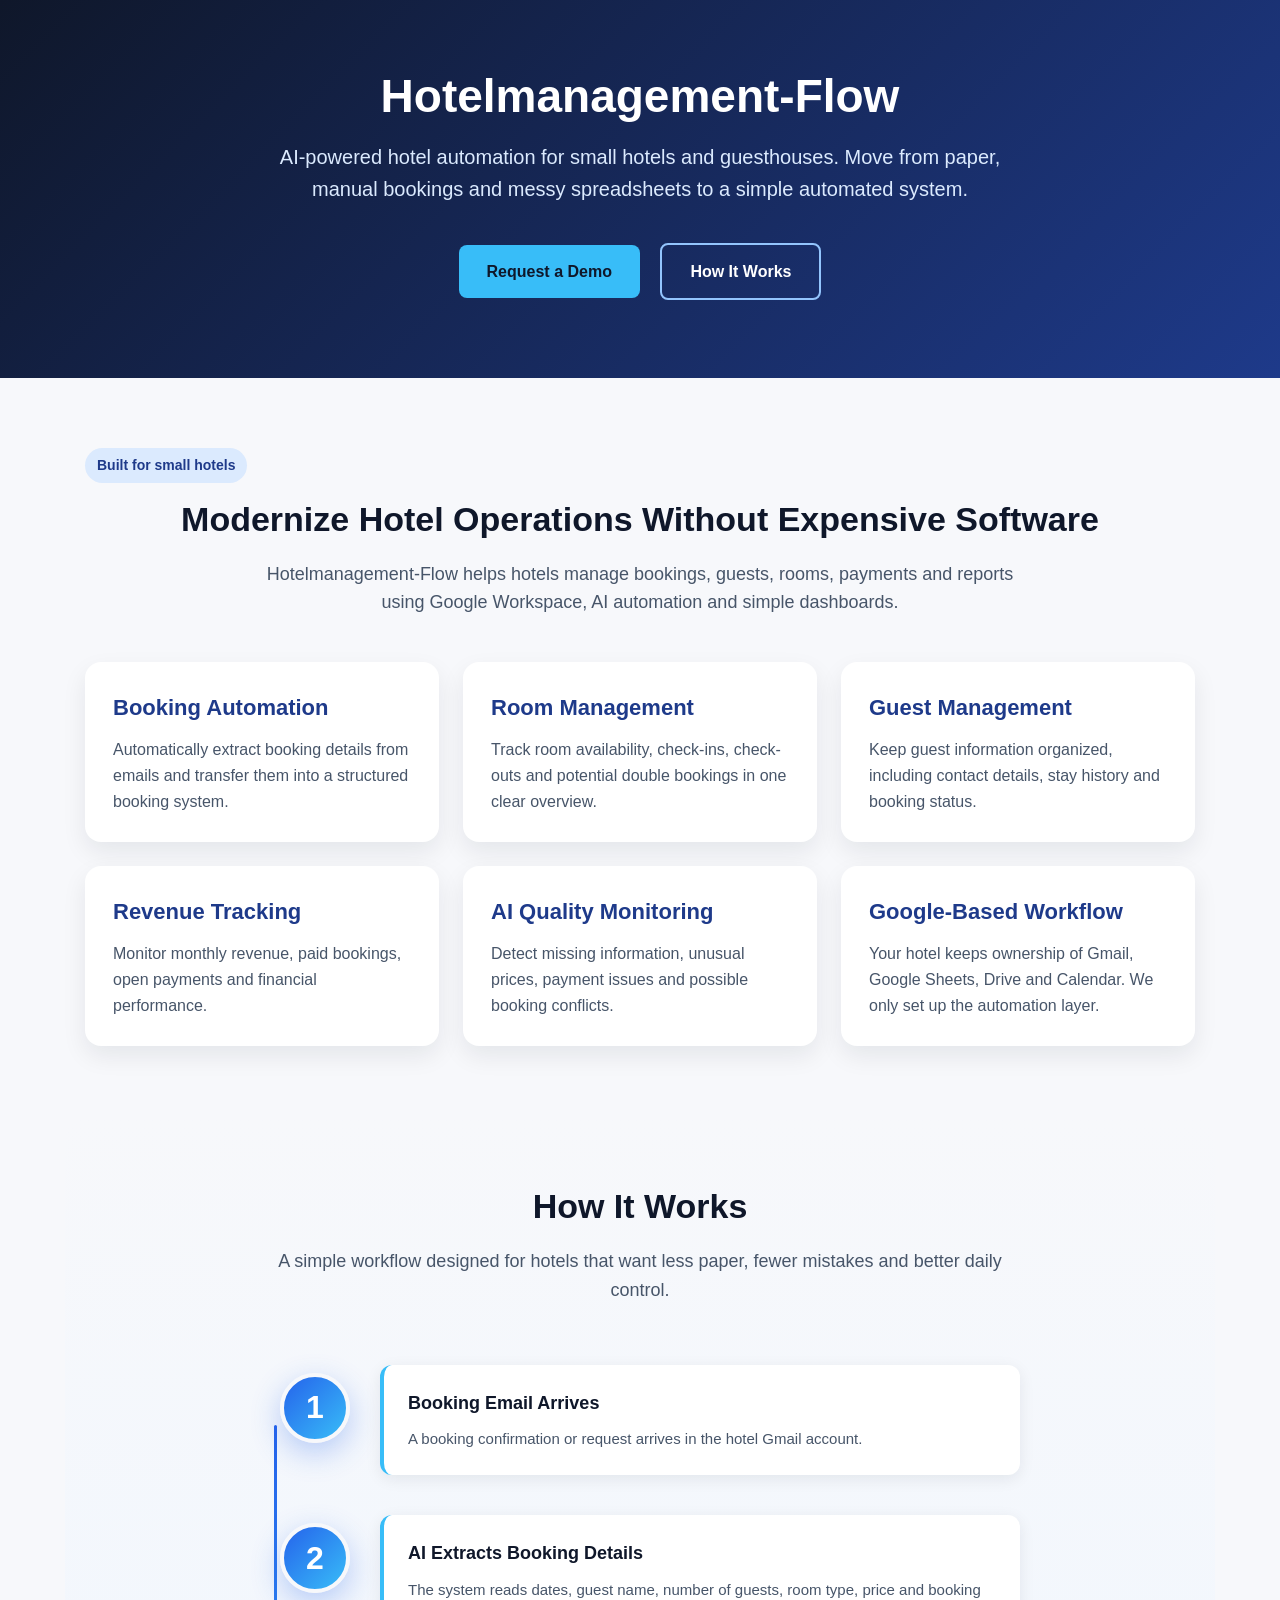
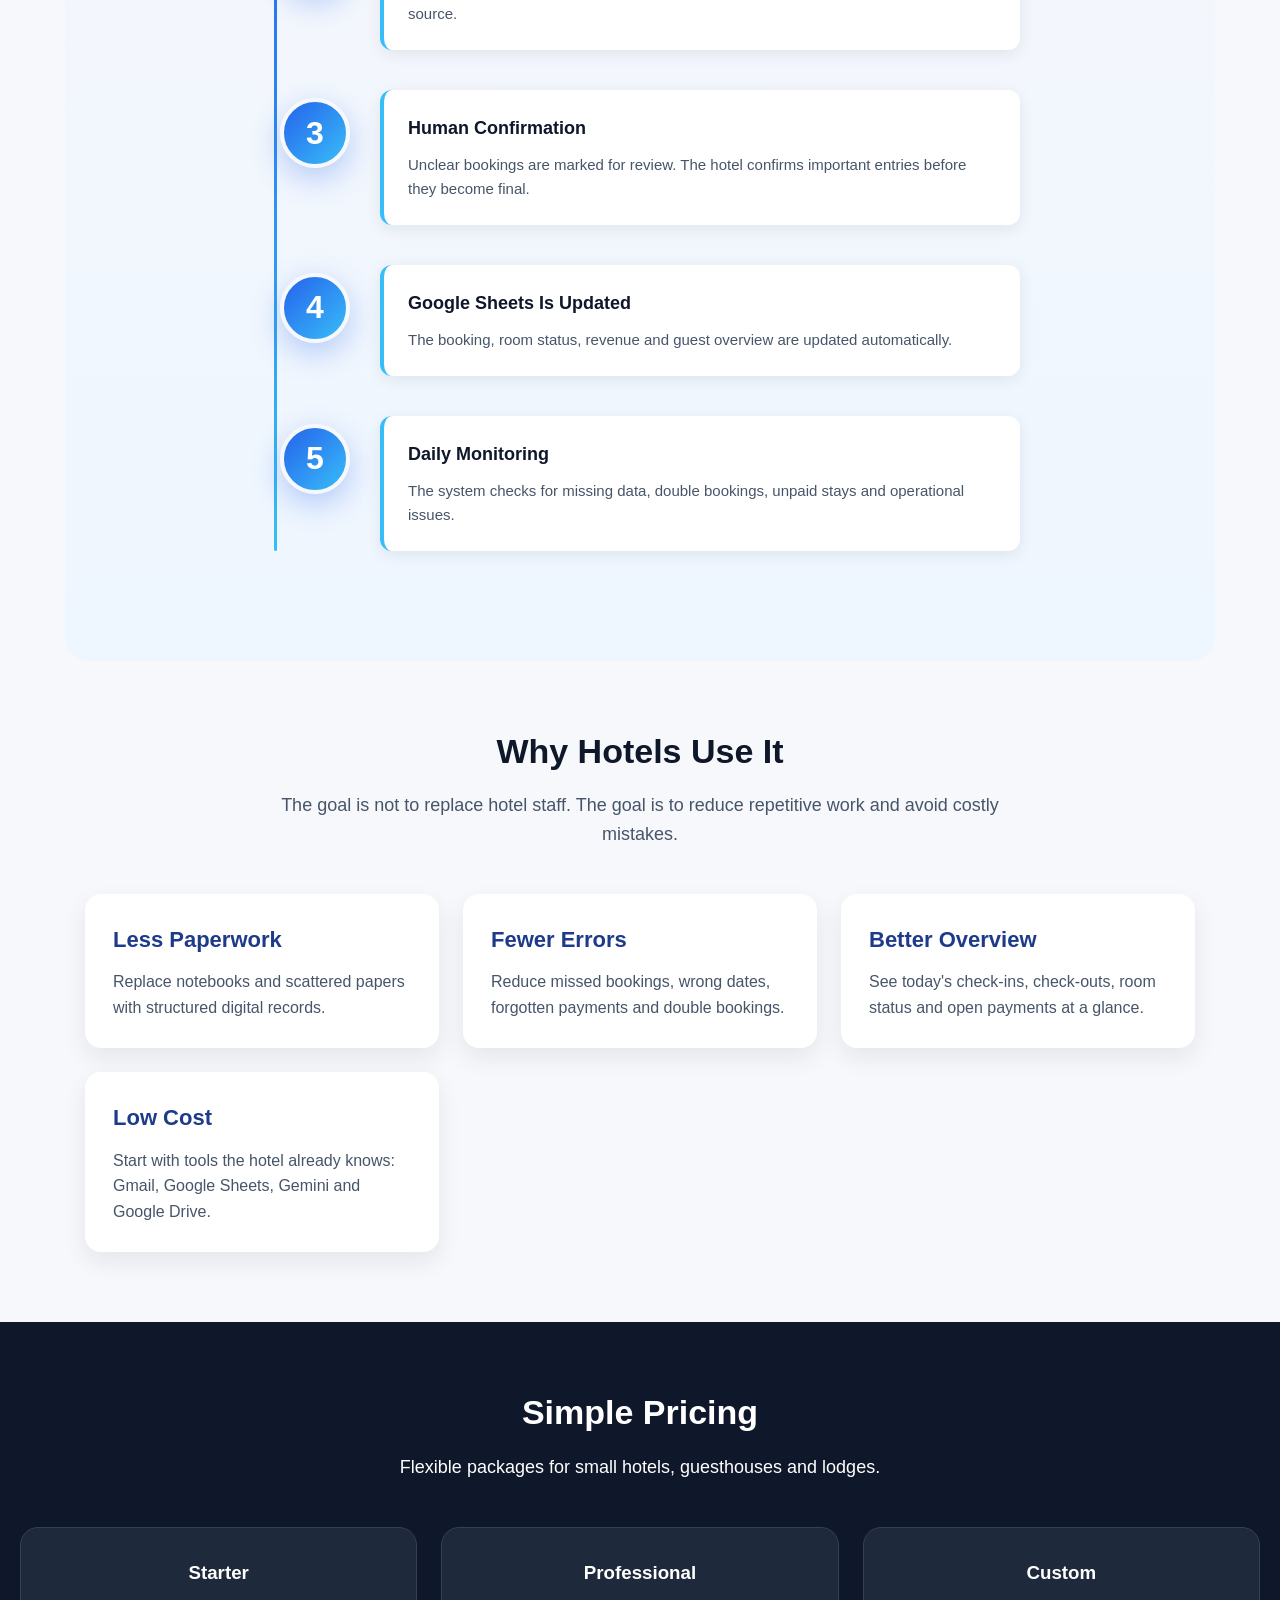
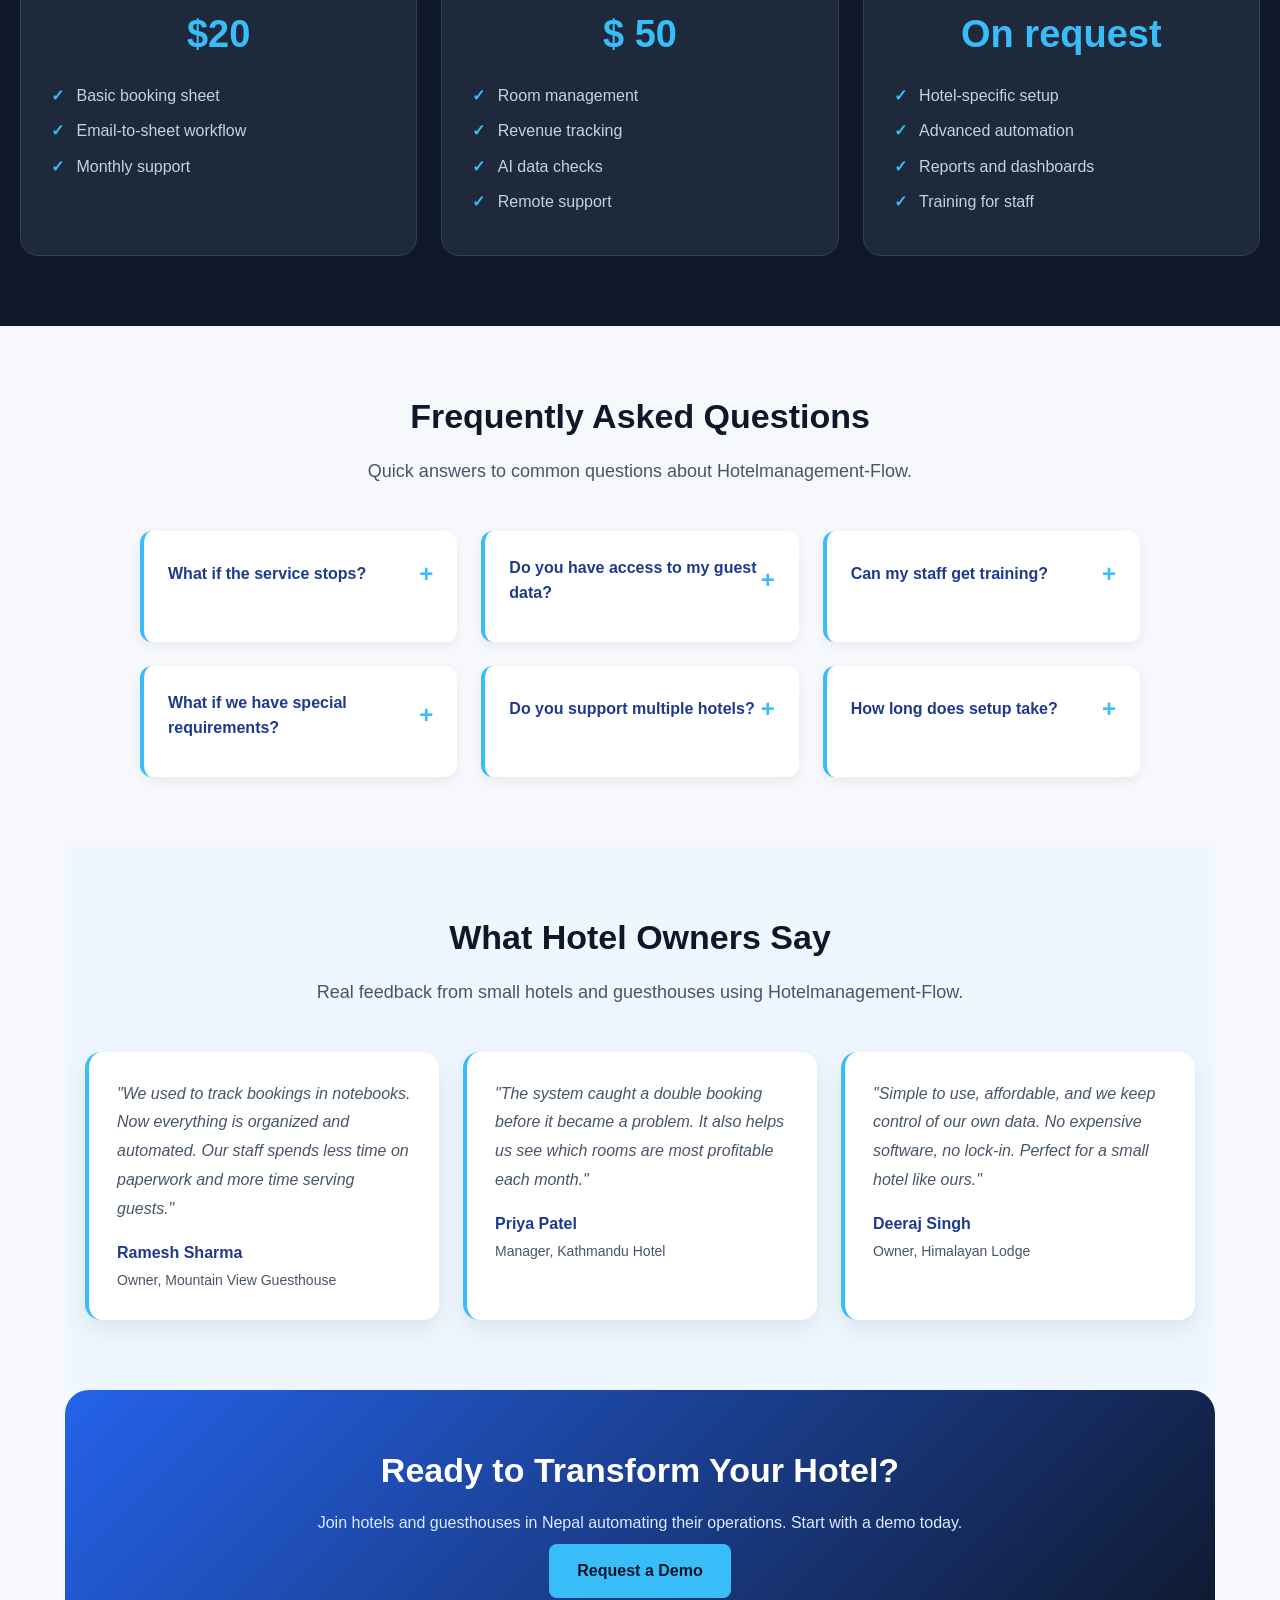
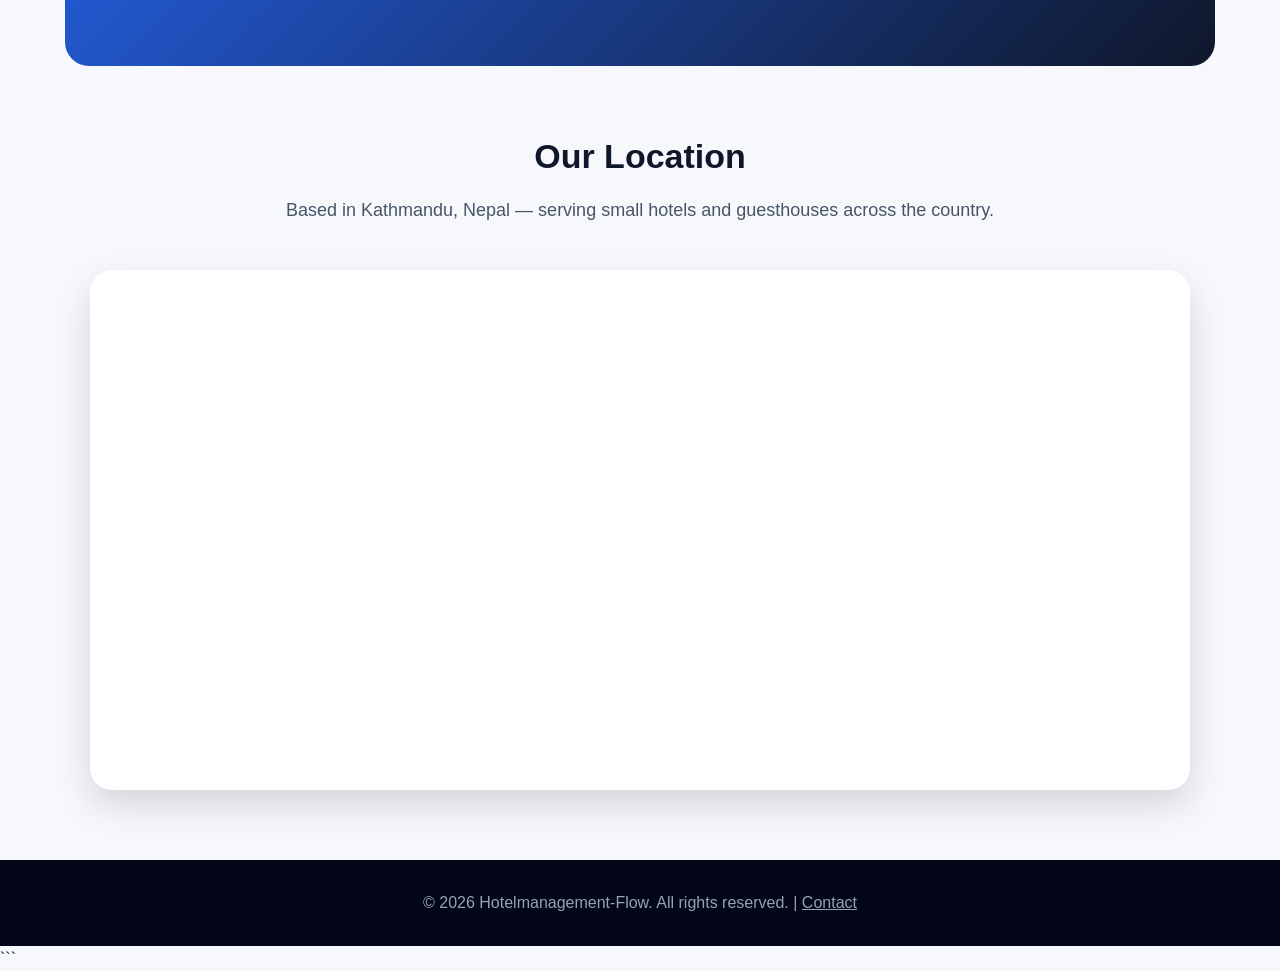
==== commit 936d897e: "Update index.html" ====
--- a/index.html
+++ b/index.html
@@ -6,7 +6,7 @@
   <title>TechSolutions-Flow | AI Hotel Automation</title>
 
   <!-- SEO & Social -->
-  <meta name="description" content="Hotelmanagement-Flow — AI-powered hotel automation for small hotels and guesthouses in Nepal. Automate bookings, guest management and reporting using Google Workspace." />
+  <meta name="description" content="Hotelmanagement-Flow — AI-powered hotel automation for small hotels and guesthouses, Automate bookings, guest management and reporting using Google Workspace." />
   <meta name="keywords" content="hotel automation, booking management, Nepal, Google Workspace, AI, guest management" />
   <meta name="author" content="Hotelmanagement-Flow" />
   <meta name="robots" content="index, follow" />
@@ -16,8 +16,8 @@
   <link rel="dns-prefetch" href="https://www.google.com">
   
   <!-- Open Graph / Social Media -->
-  <meta property="og:title" content="Hotelmanagement-Flow — AI Hotel Automation Nepal" />
-  <meta property="og:description" content="AI-powered hotel automation for small hotels and guesthouses in Nepal. Move from paper and spreadsheets to automated workflows built on Google Workspace." />
+  <meta property="og:title" content="Hotelmanagement-Flow — AI Hotel Automation" />
+  <meta property="og:description" content="AI-powered hotel automation for small hotels and guesthouses. Move from paper and spreadsheets to automated workflows built on Google Workspace." />
   <meta property="og:type" content="website" />
   <meta property="og:url" content="https://hotelmanagement-flow.github.io/" />
   <meta property="og:image" content="https://hotelmanagement-flow.github.io/og-image.png" />
@@ -46,8 +46,8 @@
       "email": "hotelmanagementflow@gmail.com",
       "telephone": "+977-9702523255"
     },
-    "areaServed": "NP",
-    "priceRange": "NPR 1500 - NPR 2000"
+    "areaServed": "$",
+    "priceRange": "$20 - $100"
   }
   </script>
 
@@ -57,16 +57,16 @@
     "@type": "LocalBusiness",
     "name": "Hotelmanagement-Flow",
     "image": "https://hotelmanagement-flow.github.io/logo.png",
-    "description": "AI hotel automation service for small hotels and guesthouses in Nepal",
+    "description": "AI hotel automation service for small hotels and guesthouses",
     "address": {
       "@type": "PostalAddress",
       "addressLocality": "Kathmandu",
-      "addressCountry": "NP"
+      "addressCountry": "$"
     },
     "telephone": "+977-9702523255",
     "email": "hotelmanagementflow@gmail.com",
     "url": "https://hotelmanagement-flow.github.io/",
-    "priceRange": "NPR 1500 - NPR 2000"
+    "priceRange": "$20 - $100"
   }
   </script>
 
@@ -732,7 +732,7 @@
   <header>
     <h1>Hotelmanagement-Flow</h1>
     <p>
-      AI-powered hotel automation for small hotels and guesthouses in Nepal.
+      AI-powered hotel automation for small hotels and guesthouses.
       Move from paper, manual bookings and messy spreadsheets to a simple automated system.
     </p>
     <a href="#contact" class="btn">Request a Demo</a>
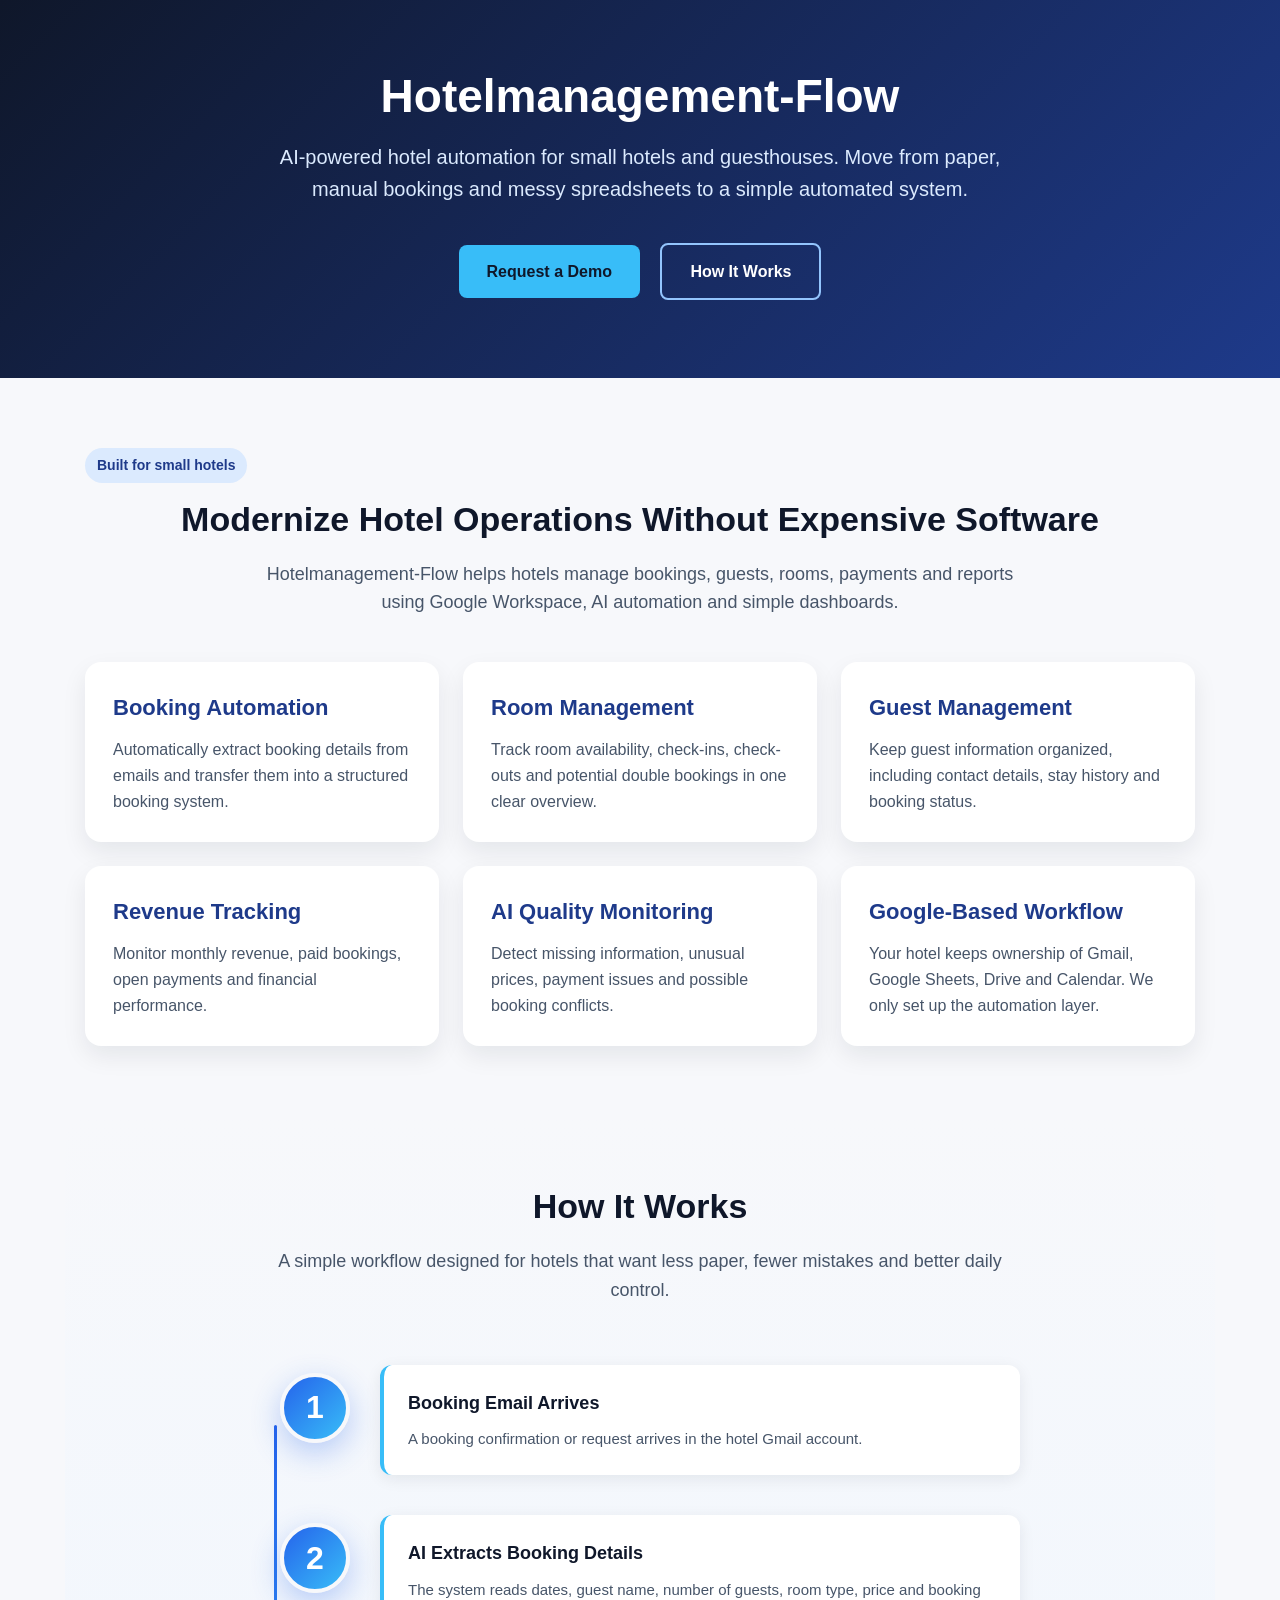
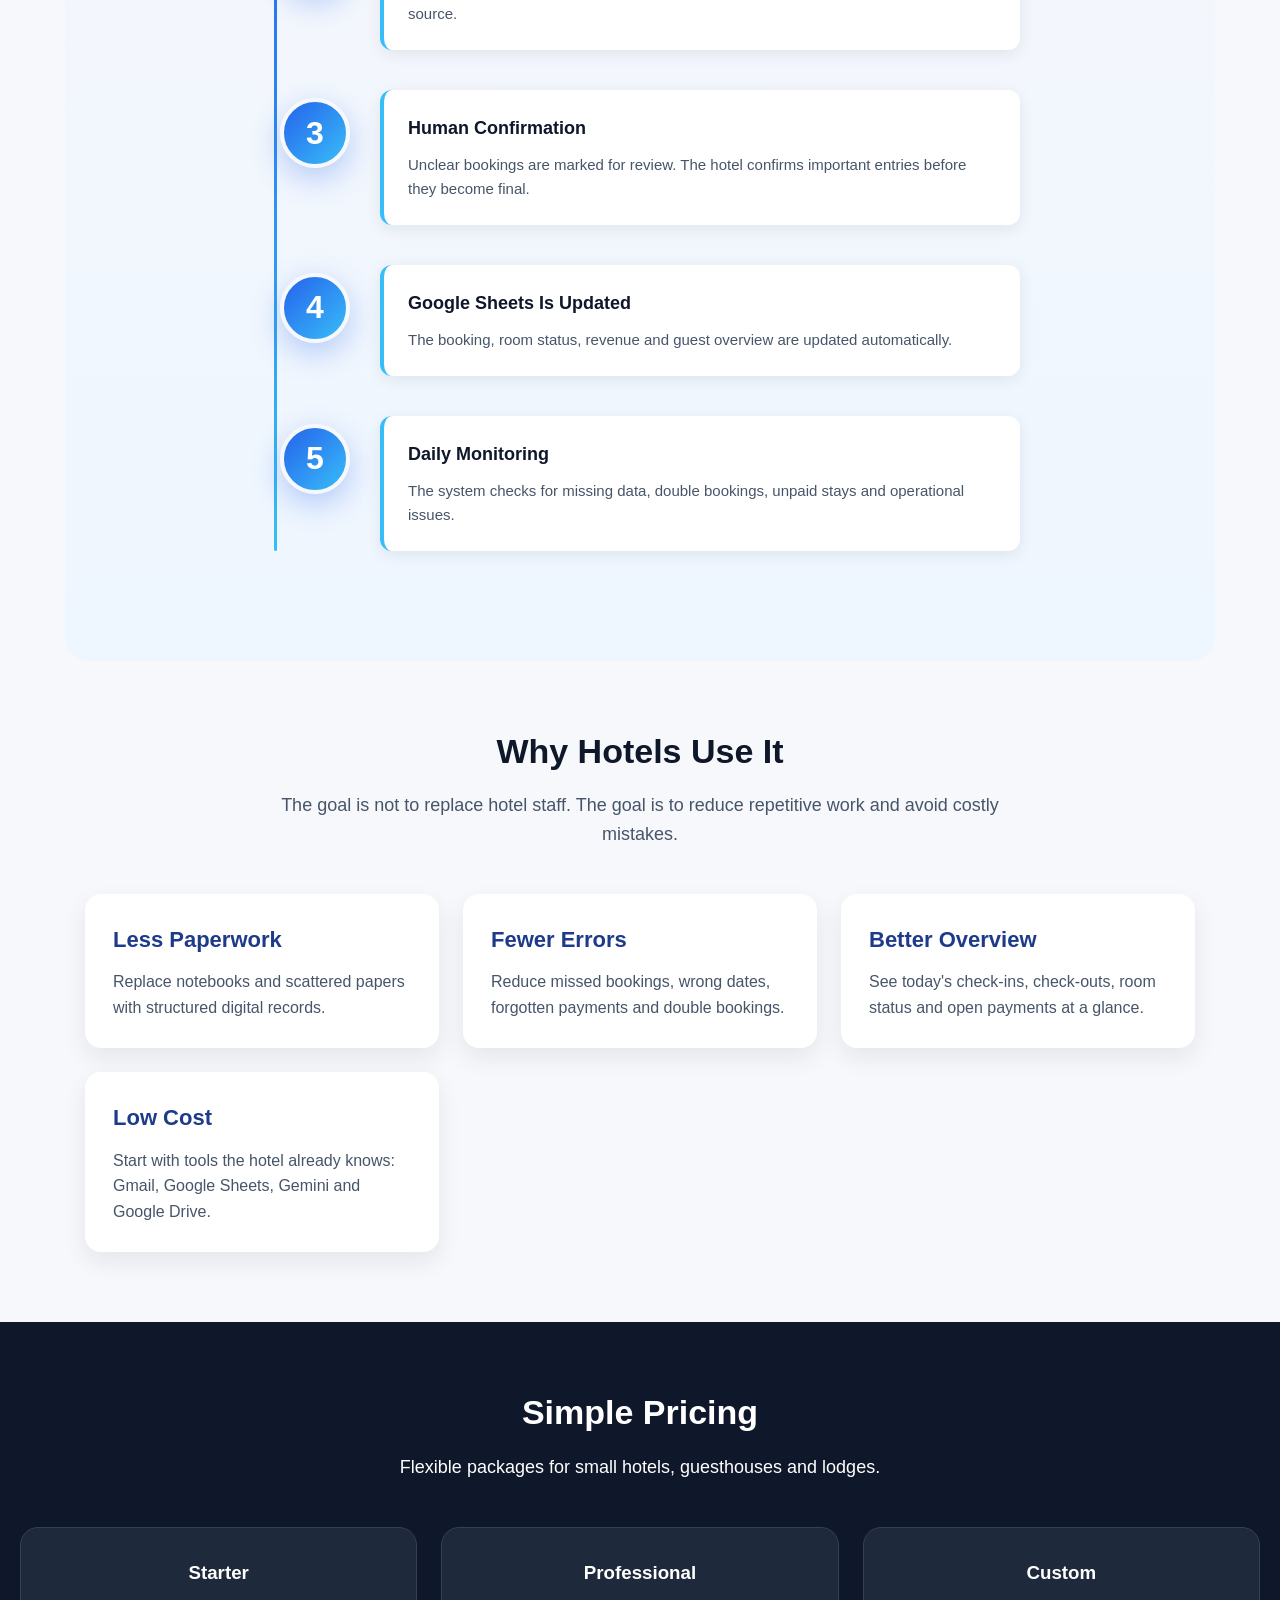
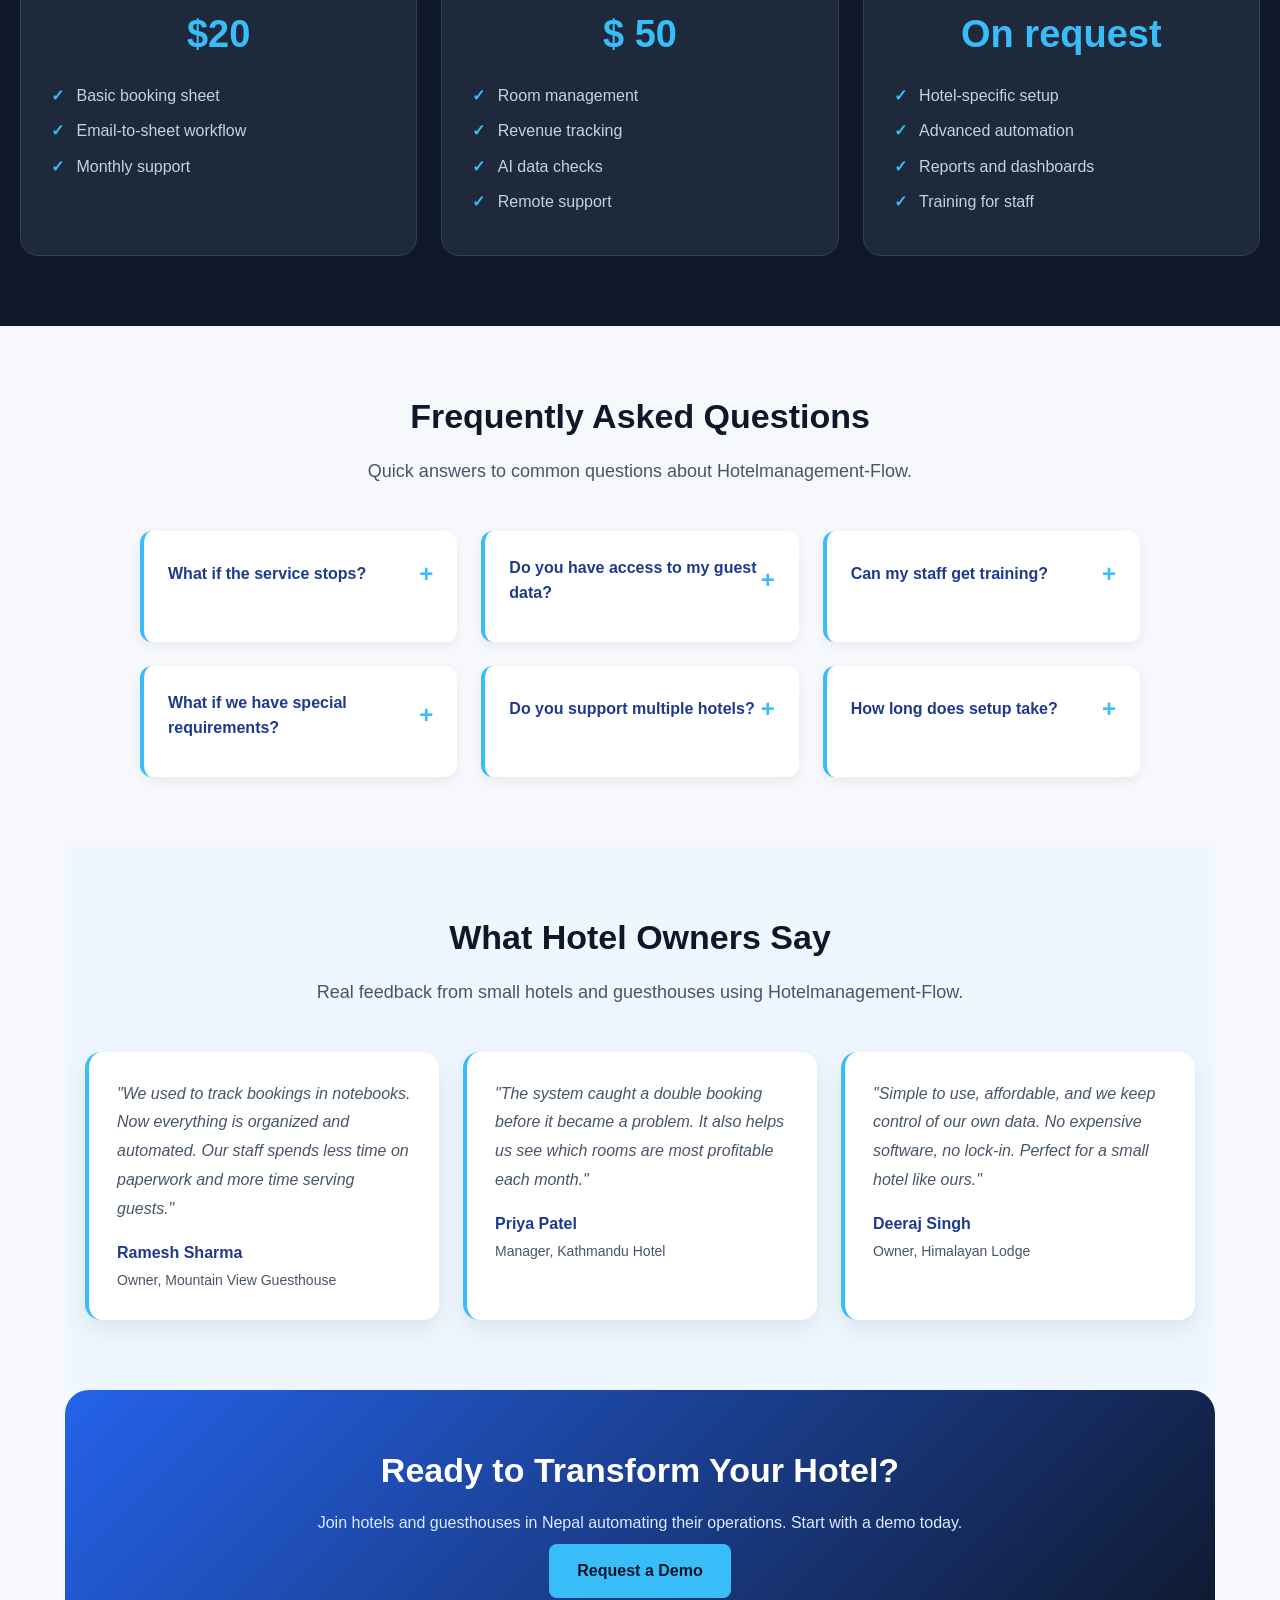
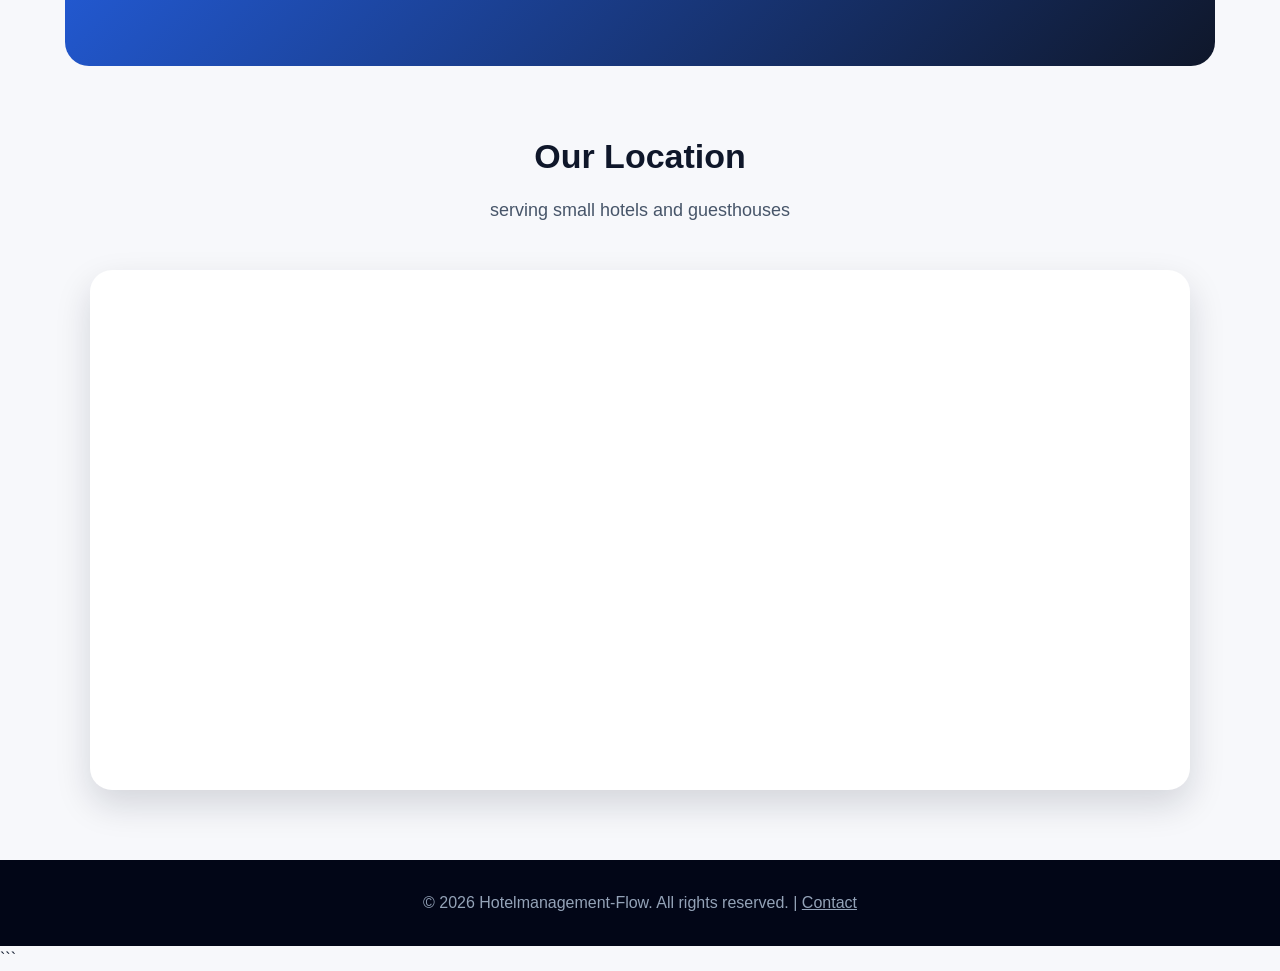
==== commit 16ff19ca: "Update index.html" ====
--- a/index.html
+++ b/index.html
@@ -974,7 +974,7 @@
 
     <section class="location-section">
       <h2>Our Location</h2>
-      <p class="subtitle">Based in Kathmandu, Nepal — serving small hotels and guesthouses across the country.</p>
+      <p class="subtitle">serving small hotels and guesthouses </p>
       <div class="map-container">
         <iframe title="Google Maps Location" src="https://www.google.com/maps/embed?pb=!1m18!1m12!1m3!1d3532.2435768883143!2d85.32554!3d27.7089!2m3!1f0!2f0!3f0!3m2!1i1024!2i768!4f13.1!3m3!1m2!1s0x39eb199a06c2cf27%3A0xc5670a9173e54d7f!2sKathmandu%2C%20Nepal!5e0!3m2!1sen!2sus!4v1720800000000" allowfullscreen loading="lazy" referrerpolicy="no-referrer-when-downgrade"></iframe>
       </div>
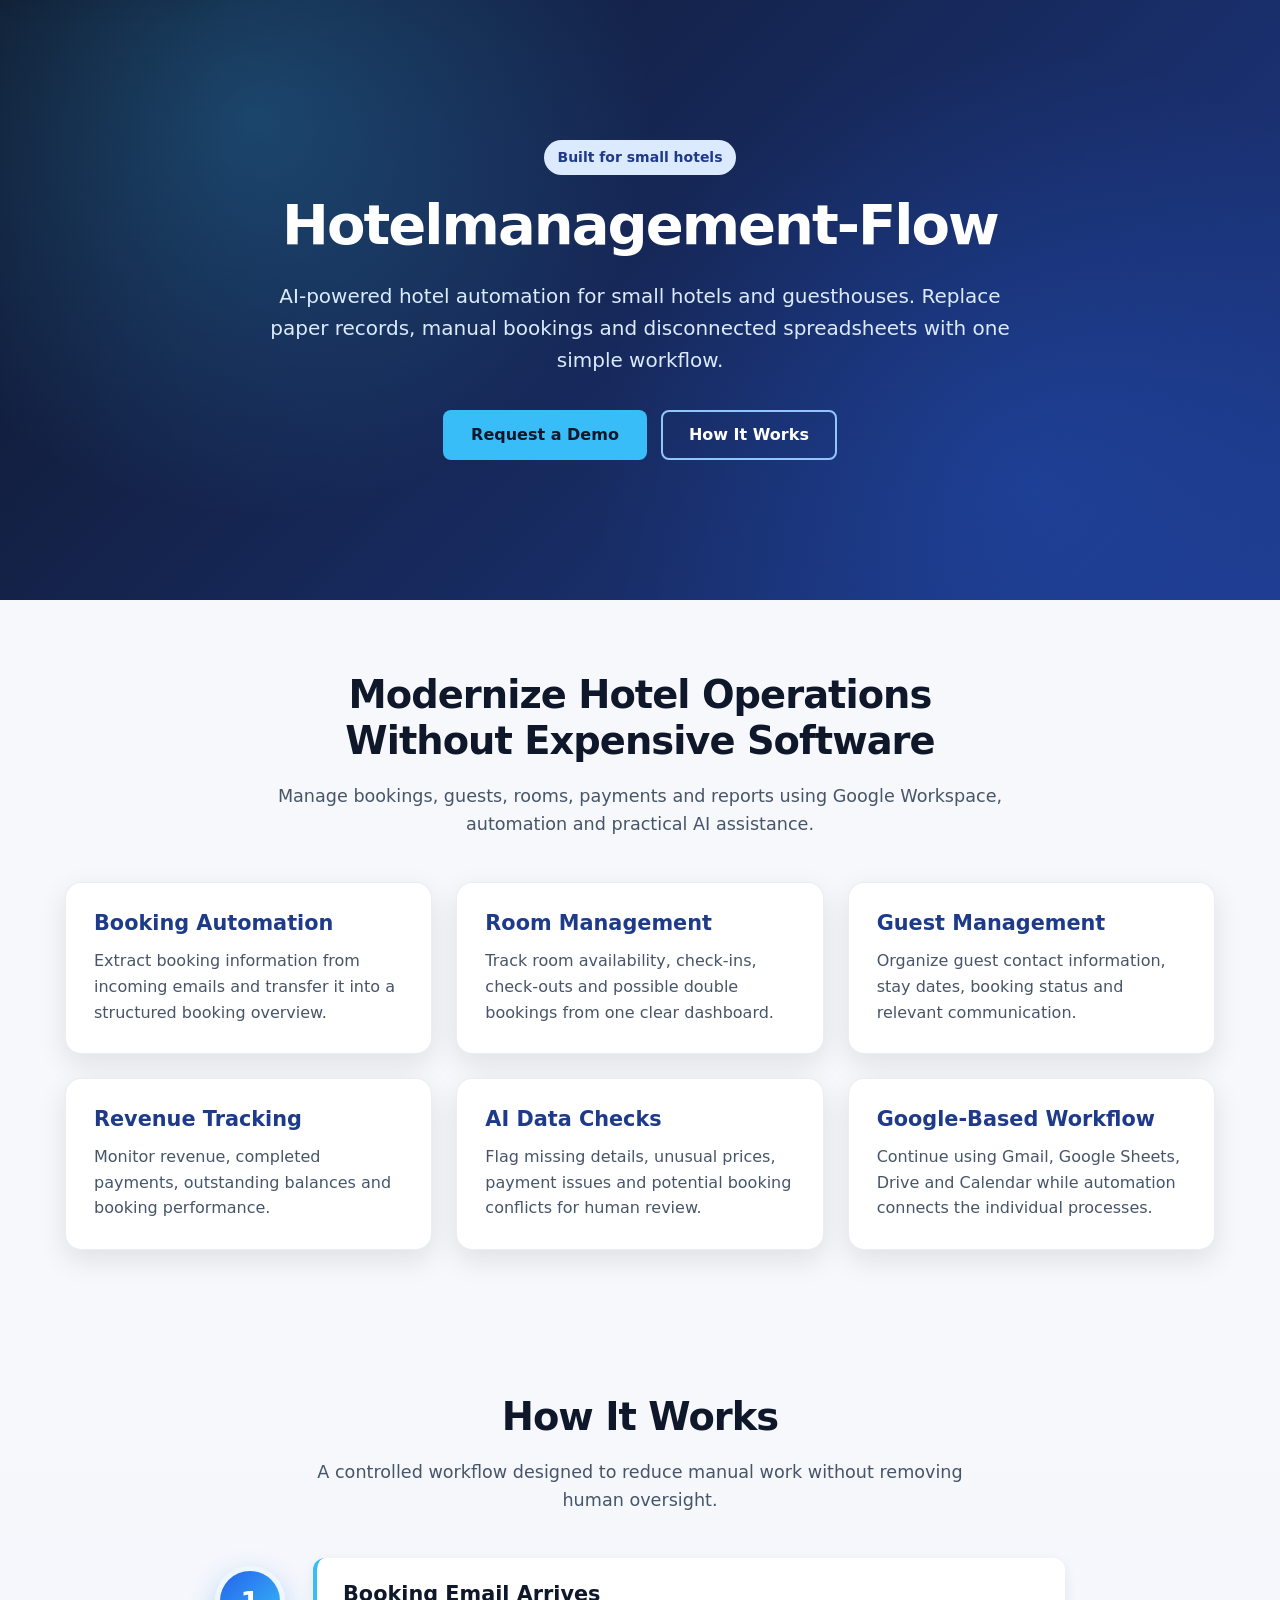
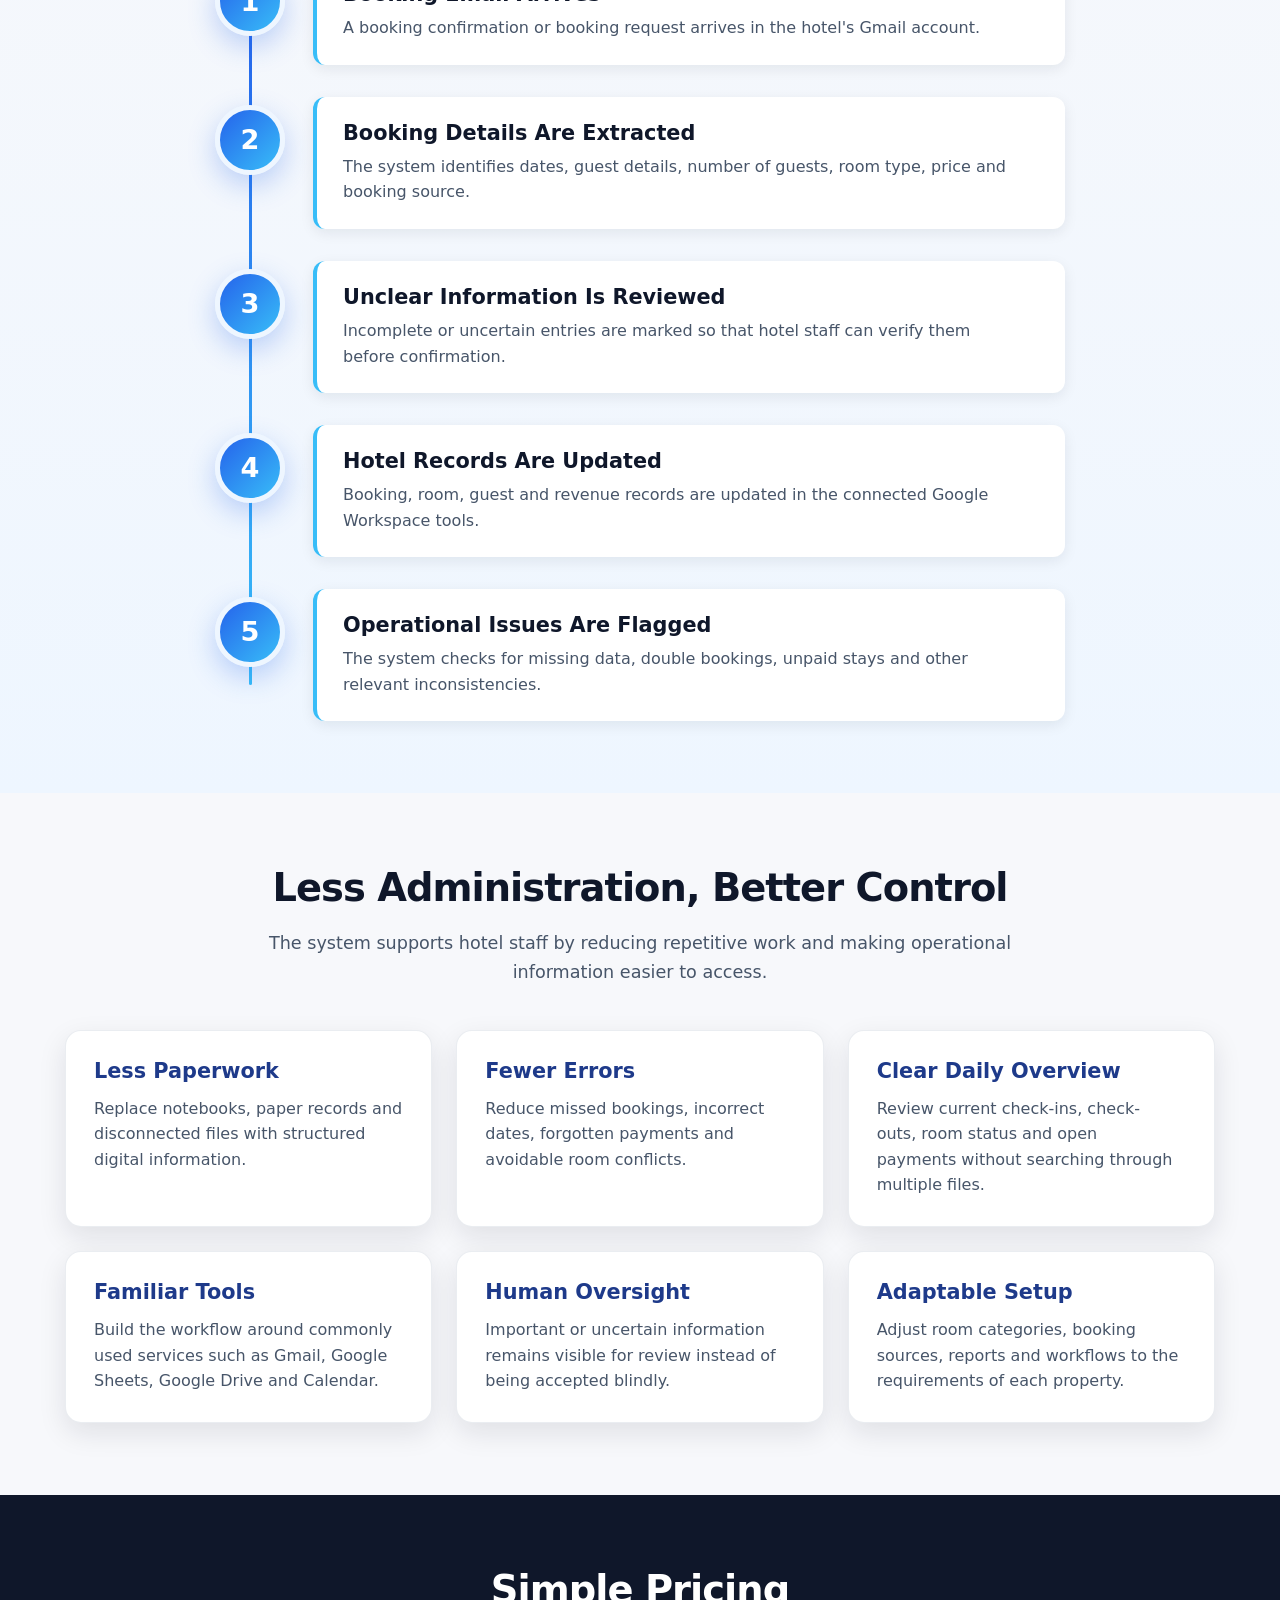
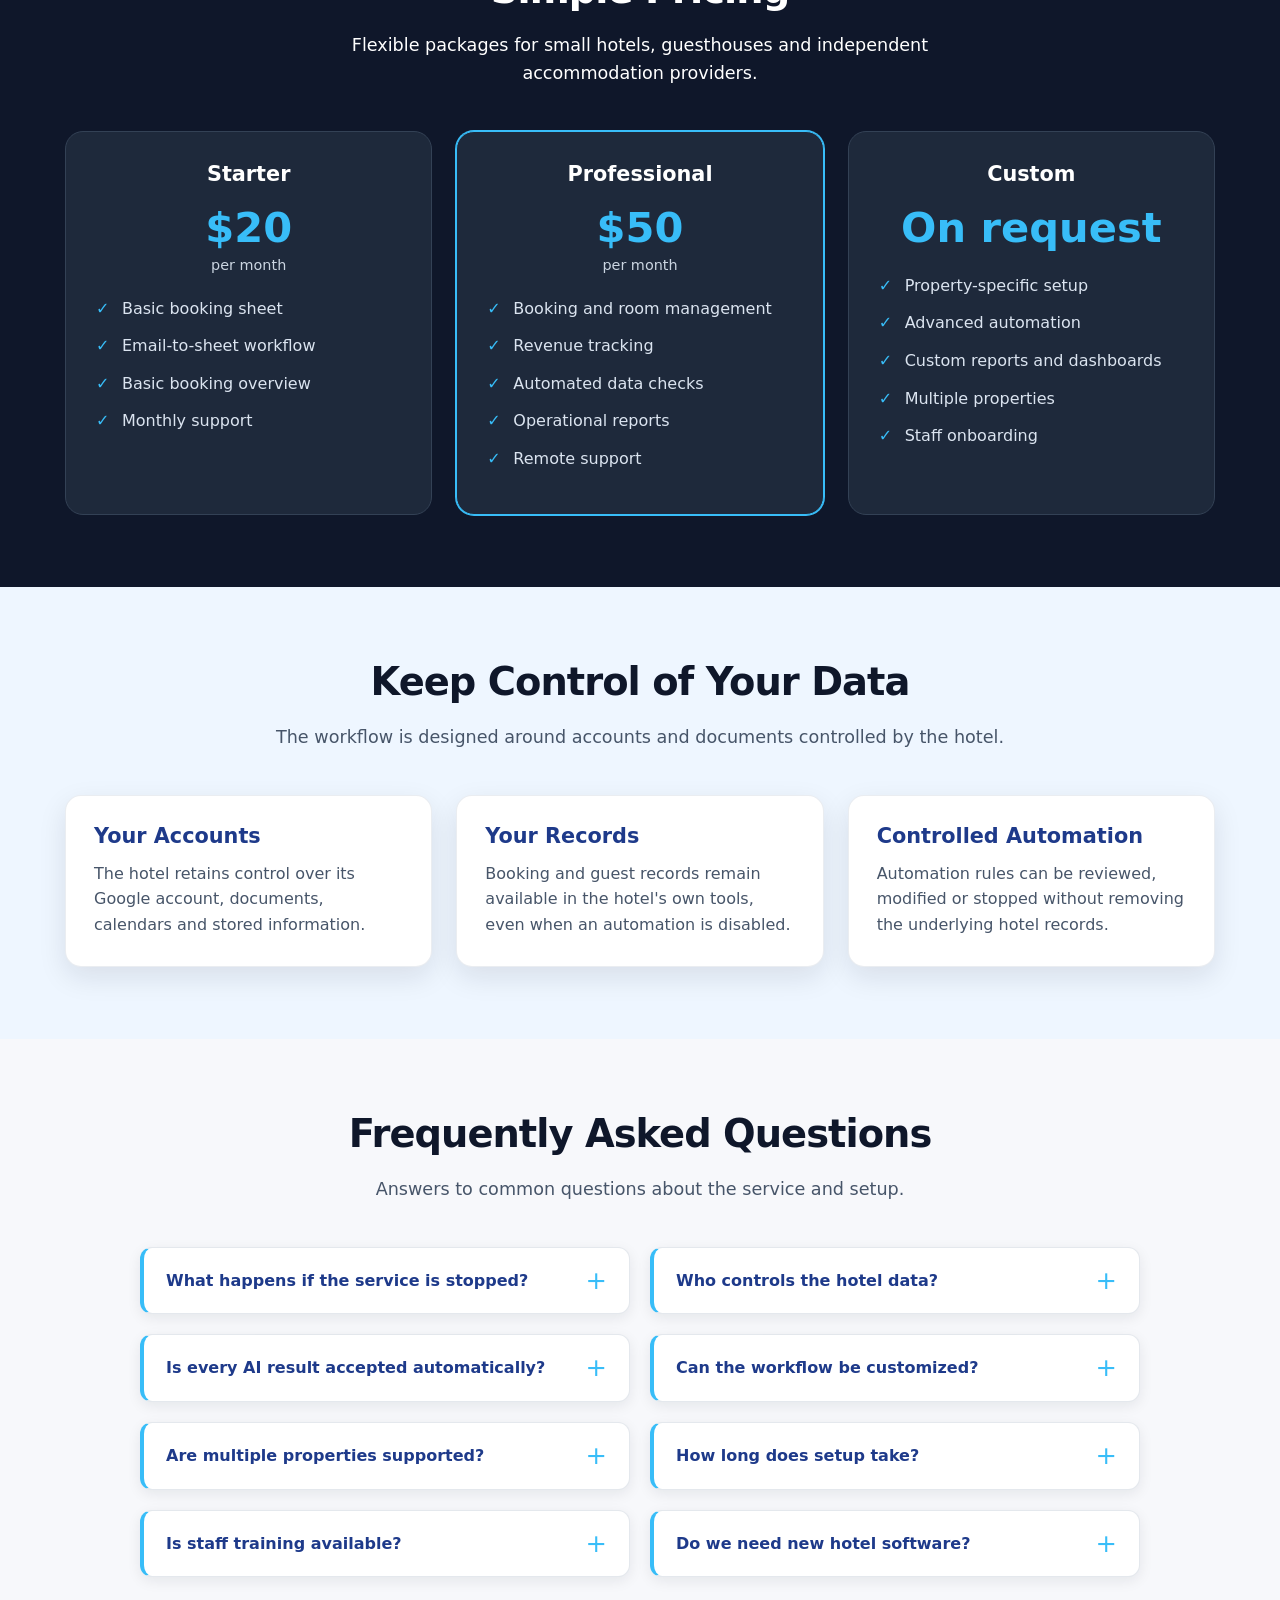
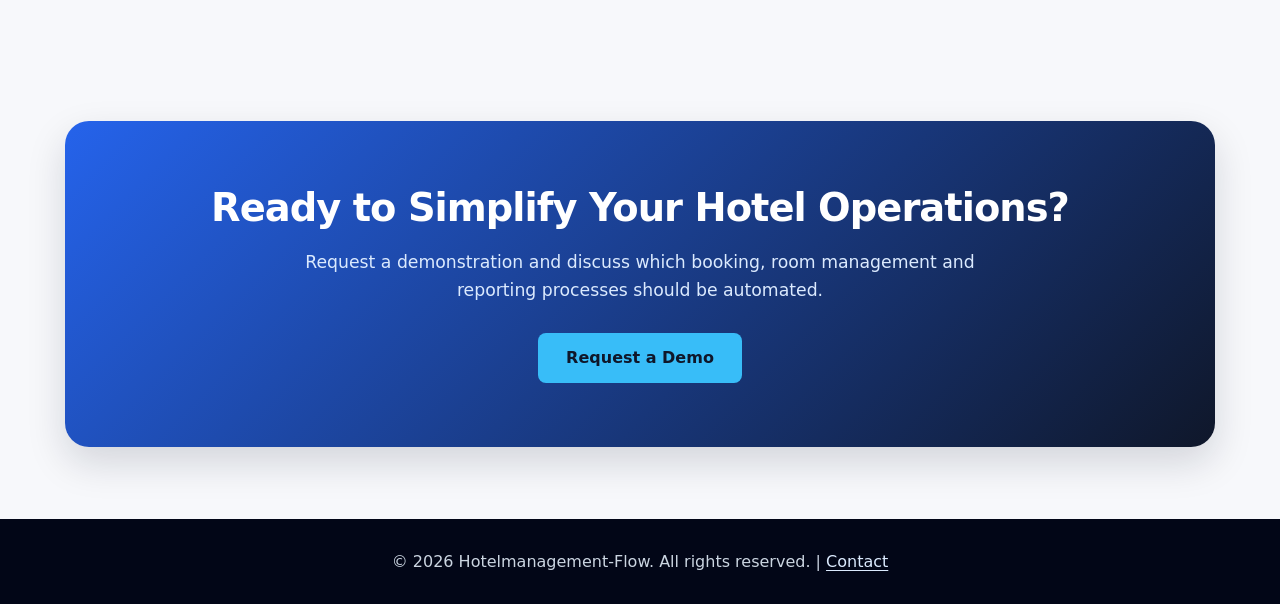
==== commit 63ddccac: "Update index.html" ====
--- a/index.html
+++ b/index.html
@@ -1,72 +1,87 @@
 <!DOCTYPE html>
 <html lang="en">
 <head>
-  <meta charset="UTF-8" />
-  <meta name="viewport" content="width=device-width, initial-scale=1.0" />
-  <title>TechSolutions-Flow | AI Hotel Automation</title>
-
-  <!-- SEO & Social -->
-  <meta name="description" content="Hotelmanagement-Flow — AI-powered hotel automation for small hotels and guesthouses, Automate bookings, guest management and reporting using Google Workspace." />
-  <meta name="keywords" content="hotel automation, booking management, Nepal, Google Workspace, AI, guest management" />
-  <meta name="author" content="Hotelmanagement-Flow" />
-  <meta name="robots" content="index, follow" />
-  
-  <link rel="icon" href="/favicon.ico" />
-  <link rel="preconnect" href="https://www.google.com">
-  <link rel="dns-prefetch" href="https://www.google.com">
-  
-  <!-- Open Graph / Social Media -->
-  <meta property="og:title" content="Hotelmanagement-Flow — AI Hotel Automation" />
-  <meta property="og:description" content="AI-powered hotel automation for small hotels and guesthouses. Move from paper and spreadsheets to automated workflows built on Google Workspace." />
-  <meta property="og:type" content="website" />
-  <meta property="og:url" content="https://hotelmanagement-flow.github.io/" />
-  <meta property="og:image" content="https://hotelmanagement-flow.github.io/og-image.png" />
-  <meta property="og:image:alt" content="Hotelmanagement-Flow - AI Hotel Automation" />
-  <meta name="twitter:card" content="summary_large_image" />
-  <meta name="twitter:title" content="Hotelmanagement-Flow — AI Hotel Automation Nepal" />
-  <meta name="twitter:description" content="AI-powered hotel automation for small hotels and guesthouses in Nepal." />
-  <meta name="twitter:image" content="https://hotelmanagement-flow.github.io/og-image.png" />
-
-  <!-- Structured Data (Schema.org) -->
+  <meta charset="UTF-8">
+
+  <meta
+    name="viewport"
+    content="width=device-width, initial-scale=1.0"
+  >
+
+  <title>Hotelmanagement-Flow | AI Hotel Automation</title>
+
+  <!-- Basic SEO -->
+  <meta
+    name="description"
+    content="Hotelmanagement-Flow provides affordable AI-powered booking, room, guest and revenue automation for small hotels and guesthouses."
+  >
+
+  <meta
+    name="keywords"
+    content="hotel automation, booking management, guest management, room management, Google Workspace automation, hotel AI, revenue tracking"
+  >
+
+  <meta name="author" content="Hotelmanagement-Flow">
+  <meta name="robots" content="index, follow">
+
+  <!-- Browser settings -->
+  <meta name="theme-color" content="#0f172a">
+  <meta name="color-scheme" content="light">
+
+  <!-- Relative paths also work on GitHub project pages -->
+  <link rel="icon" href="./favicon.ico">
+  <link rel="apple-touch-icon" href="./logo.png">
+
+  <!-- Open Graph -->
+  <meta
+    property="og:title"
+    content="Hotelmanagement-Flow | AI Hotel Automation"
+  >
+
+  <meta
+    property="og:description"
+    content="Affordable hotel automation for bookings, rooms, guests, payments and reporting using Google Workspace and AI."
+  >
+
+  <meta property="og:type" content="website">
+  <meta property="og:image" content="./og-image.png">
+
+  <meta
+    property="og:image:alt"
+    content="Hotelmanagement-Flow AI hotel automation"
+  >
+
+  <!-- X / Twitter -->
+  <meta name="twitter:card" content="summary_large_image">
+
+  <meta
+    name="twitter:title"
+    content="Hotelmanagement-Flow | AI Hotel Automation"
+  >
+
+  <meta
+    name="twitter:description"
+    content="Simple AI-powered hotel automation for small hotels and guesthouses."
+  >
+
+  <meta name="twitter:image" content="./og-image.png">
+
+  <!-- Structured data -->
   <script type="application/ld+json">
   {
     "@context": "https://schema.org",
     "@type": "Organization",
     "name": "Hotelmanagement-Flow",
-    "description": "AI-powered hotel automation for small hotels and guesthouses in Nepal",
-    "url": "https://hotelmanagement-flow.github.io/",
-    "logo": "https://hotelmanagement-flow.github.io/logo.png",
-    "sameAs": [
-      "https://www.facebook.com/hotelmanagementflow",
-      "https://twitter.com/hotelmanagementflow"
-    ],
+    "description": "AI-powered hotel automation for small hotels and guesthouses.",
+    "logo": "./logo.png",
+    "email": "hotelmanagementflow@gmail.com",
     "contactPoint": {
       "@type": "ContactPoint",
-      "contactType": "Customer Service",
+      "contactType": "Customer Support",
       "email": "hotelmanagementflow@gmail.com",
-      "telephone": "+977-9702523255"
+      "availableLanguage": ["English", "German"]
     },
-    "areaServed": "$",
-    "priceRange": "$20 - $100"
-  }
-  </script>
-
-  <script type="application/ld+json">
-  {
-    "@context": "https://schema.org",
-    "@type": "LocalBusiness",
-    "name": "Hotelmanagement-Flow",
-    "image": "https://hotelmanagement-flow.github.io/logo.png",
-    "description": "AI hotel automation service for small hotels and guesthouses",
-    "address": {
-      "@type": "PostalAddress",
-      "addressLocality": "Kathmandu",
-      "addressCountry": "$"
-    },
-    "telephone": "+977-9702523255",
-    "email": "hotelmanagementflow@gmail.com",
-    "url": "https://hotelmanagement-flow.github.io/",
-    "priceRange": "$20 - $100"
+    "priceRange": "$20-$100"
   }
   </script>
 
@@ -76,535 +91,686 @@
       --primary-blue: #1e3a8a;
       --secondary-blue: #2563eb;
       --accent-cyan: #38bdf8;
+      --accent-cyan-hover: #22d3ee;
+
       --light-blue: #dbeafe;
       --light-cyan: #93c5fd;
-      --bg-light: #f7f8fb;
-      --bg-section: #eef6ff;
+
+      --background: #f7f8fb;
+      --background-alternative: #eef6ff;
+      --card-background: #ffffff;
+
       --text-primary: #172033;
       --text-secondary: #475569;
-      --card-bg: white;
+
       --dark-card: #1e293b;
-      --border-dark: #334155;
-      --footer-bg: #020617;
-      --footer-text: #94a3b8;
-      --section-padding: 70px;
-      --section-padding-mobile: 55px;
-      --section-padding-mobile-sm: 18px;
-    }
-
-    * {
+      --dark-border: #334155;
+
+      --footer-background: #020617;
+      --footer-text: #cbd5e1;
+
+      --section-width: 1150px;
+      --section-padding: 72px;
+      --horizontal-padding: 20px;
+
+      --border-radius-small: 8px;
+      --border-radius-medium: 16px;
+      --border-radius-large: 24px;
+
+      --shadow-small: 0 4px 14px rgba(15, 23, 42, 0.08);
+      --shadow-medium: 0 10px 28px rgba(15, 23, 42, 0.1);
+      --shadow-large: 0 16px 38px rgba(15, 23, 42, 0.15);
+    }
+
+    *,
+    *::before,
+    *::after {
+      box-sizing: border-box;
       margin: 0;
       padding: 0;
-      box-sizing: border-box;
     }
 
     html {
       scroll-behavior: smooth;
-    }
-
-    html,
+      scroll-padding-top: 20px;
+    }
+
     body {
       width: 100%;
+      min-height: 100vh;
+      overflow-x: hidden;
+
+      font-family:
+        Inter,
+        system-ui,
+        -apple-system,
+        BlinkMacSystemFont,
+        "Segoe UI",
+        Arial,
+        sans-serif;
+
+      font-size: 16px;
+      line-height: 1.6;
+
+      color: var(--text-primary);
+      background: var(--background);
+
+      -webkit-font-smoothing: antialiased;
+      -moz-osx-font-smoothing: grayscale;
+      -webkit-text-size-adjust: 100%;
+    }
+
+    img,
+    svg,
+    video {
+      display: block;
       max-width: 100%;
-      overflow-x: hidden;
-    }
-
-    body {
-      font-family: Arial, sans-serif;
-      background: var(--bg-light);
-      color: var(--text-primary);
-      line-height: 1.6;
-      -webkit-text-size-adjust: 100%;
-    }
-
-    /* Skip-link: visually hidden until keyboard focus */
+    }
+
+    button,
+    input,
+    textarea,
+    select {
+      font: inherit;
+    }
+
+    a {
+      color: inherit;
+    }
+
     .skip-link {
-      position: absolute;
-      left: -999px;
-      top: auto;
-      width: 1px;
-      height: 1px;
+      position: fixed;
+      top: 10px;
+      left: 10px;
+      z-index: 9999;
+
+      padding: 10px 14px;
+
+      color: var(--primary-dark);
+      background: #ffffff;
+
+      border-radius: var(--border-radius-small);
+      box-shadow: var(--shadow-medium);
+
+      text-decoration: none;
+
+      transform: translateY(-150%);
+      transition: transform 0.2s ease;
+    }
+
+    .skip-link:focus {
+      transform: translateY(0);
+    }
+
+    .container {
+      width: min(
+        calc(100% - (2 * var(--horizontal-padding))),
+        var(--section-width)
+      );
+
+      margin-inline: auto;
+    }
+
+    .section {
+      padding-block: var(--section-padding);
+    }
+
+    .section-heading {
+      max-width: 820px;
+      margin: 0 auto 44px;
+      text-align: center;
+    }
+
+    h1,
+    h2,
+    h3 {
+      line-height: 1.2;
+      text-wrap: balance;
+    }
+
+    h1 {
+      font-size: clamp(2.2rem, 6vw, 3.5rem);
+      letter-spacing: -0.035em;
+    }
+
+    h2 {
+      margin-bottom: 18px;
+      font-size: clamp(1.8rem, 4vw, 2.4rem);
+      color: var(--primary-dark);
+      letter-spacing: -0.025em;
+    }
+
+    h3 {
+      font-size: 1.3rem;
+    }
+
+    p {
+      text-wrap: pretty;
+    }
+
+    .subtitle {
+      max-width: 760px;
+      margin-inline: auto;
+
+      color: var(--text-secondary);
+      font-size: 1.1rem;
+    }
+
+    .tag {
+      display: inline-flex;
+      align-items: center;
+
+      margin-bottom: 16px;
+      padding: 6px 13px;
+
+      color: var(--primary-blue);
+      background: var(--light-blue);
+
+      border-radius: 999px;
+
+      font-size: 0.875rem;
+      font-weight: 700;
+    }
+
+    .button-group {
+      display: flex;
+      flex-wrap: wrap;
+      justify-content: center;
+      gap: 14px;
+    }
+
+    .button {
+      display: inline-flex;
+      align-items: center;
+      justify-content: center;
+
+      min-height: 50px;
+      padding: 13px 26px;
+
+      color: var(--primary-dark);
+      background: var(--accent-cyan);
+
+      border: 2px solid transparent;
+      border-radius: var(--border-radius-small);
+
+      font-weight: 750;
+      line-height: 1.2;
+      text-align: center;
+      text-decoration: none;
+
+      cursor: pointer;
+
+      transition:
+        transform 0.2s ease,
+        background-color 0.2s ease,
+        border-color 0.2s ease,
+        box-shadow 0.2s ease;
+    }
+
+    .button:hover {
+      background: var(--accent-cyan-hover);
+      box-shadow: 0 8px 20px rgba(56, 189, 248, 0.28);
+      transform: translateY(-2px);
+    }
+
+    .button:active {
+      transform: translateY(0);
+    }
+
+    .button-secondary {
+      color: #ffffff;
+      background: transparent;
+      border-color: var(--light-cyan);
+    }
+
+    .button-secondary:hover {
+      color: #ffffff;
+      background: rgba(255, 255, 255, 0.08);
+      border-color: #ffffff;
+    }
+
+    a:focus-visible,
+    button:focus-visible,
+    summary:focus-visible {
+      outline: 3px solid var(--accent-cyan);
+      outline-offset: 4px;
+    }
+
+    /* Hero */
+    .hero {
+      position: relative;
+      isolation: isolate;
+
+      min-height: 600px;
+      display: grid;
+      place-items: center;
+
       overflow: hidden;
-      z-index: 1000;
-    }
-    .skip-link:focus {
-      left: 10px;
-      top: 10px;
-      width: auto;
-      height: auto;
-      padding: 8px 12px;
-      background: #fff;
-      color: var(--primary-dark);
-      border-radius: 6px;
-      box-shadow: 0 6px 18px rgba(2,6,23,0.2);
-      text-decoration: none;
-    }
-
-    header {
-      width: 100%;
-      overflow: hidden;
-      background: linear-gradient(135deg, var(--primary-dark), var(--primary-blue));
-      color: white;
-      padding: var(--section-padding) 20px;
+
+      color: #ffffff;
+      background:
+        radial-gradient(
+          circle at 20% 20%,
+          rgba(56, 189, 248, 0.25),
+          transparent 35%
+        ),
+        radial-gradient(
+          circle at 80% 80%,
+          rgba(37, 99, 235, 0.26),
+          transparent 38%
+        ),
+        linear-gradient(
+          135deg,
+          var(--primary-dark),
+          var(--primary-blue)
+        );
+
+      padding: 80px var(--horizontal-padding);
       text-align: center;
     }
 
-    header h1 {
-      font-size: 46px;
-      margin-bottom: 18px;
-      word-break: break-word;
-      line-height: 1.15;
-    }
-
-    header p {
-      font-size: 20px;
-      max-width: 760px;
-      margin: 0 auto 30px;
+    .hero-content {
+      width: min(100%, 880px);
+    }
+
+    .hero h1 {
+      margin-bottom: 22px;
+    }
+
+    .hero p {
+      max-width: 780px;
+      margin: 0 auto 34px;
+
       color: var(--light-blue);
-    }
-
-    .btn {
-      display: inline-block;
-      background: var(--accent-cyan);
-      color: var(--primary-dark);
-      padding: 14px 28px;
-      border-radius: 8px;
-      text-decoration: none;
-      font-weight: bold;
-      margin: 8px;
-      max-width: 100%;
-      cursor: pointer;
-      border: none;
-      transition: all 0.3s ease;
-    }
-
-    .btn:hover {
-      background: #22d3ee;
-      transform: translateY(-2px);
-      box-shadow: 0 4px 12px rgba(56,189,248,0.3);
-    }
-
-    .btn:active {
-      transform: translateY(0);
-    }
-
-    /* Visible focus styles for keyboard users */
-    a:focus-visible, .btn:focus-visible, .faq-item:focus-visible {
-      outline: 3px solid rgba(56,189,248,0.6);
-      outline-offset: 2px;
-    }
-
-    .btn.secondary {
-      background: transparent;
-      color: white;
-      border: 2px solid var(--light-cyan);
-    }
-
-    .btn.secondary:hover {
-      background: rgba(147,197,253,0.1);
-      border-color: white;
-    }
-
-    section {
-      width: 100%;
-      padding: var(--section-padding) 20px;
-      max-width: 1150px;
-      margin: auto;
-    }
-
-    h2 {
-      font-size: 34px;
-      text-align: center;
-      margin-bottom: 20px;
-      color: var(--primary-dark);
-      line-height: 1.2;
-    }
-
-    .subtitle {
-      text-align: center;
-      max-width: 760px;
-      margin: 0 auto 45px;
-      color: var(--text-secondary);
-      font-size: 18px;
-    }
-
-    .tag {
-      display: inline-block;
-      background: var(--light-blue);
-      color: var(--primary-blue);
-      padding: 6px 12px;
-      border-radius: 999px;
-      font-size: 14px;
-      margin-bottom: 16px;
-      font-weight: bold;
-    }
-
+      font-size: clamp(1.05rem, 2.5vw, 1.25rem);
+    }
+
+    /* Grids and cards */
     .grid {
       display: grid;
-      grid-template-columns: repeat(auto-fit, minmax(260px, 1fr));
+      grid-template-columns: repeat(3, minmax(0, 1fr));
       gap: 24px;
     }
 
     .card {
-      background: var(--card-bg);
+      height: 100%;
       padding: 28px;
-      border-radius: 16px;
-      box-shadow: 0 10px 25px rgba(15, 23, 42, 0.08);
-      transition: box-shadow 0.3s ease, transform 0.3s ease;
+
+      background: var(--card-background);
+      border: 1px solid rgba(148, 163, 184, 0.2);
+      border-radius: var(--border-radius-medium);
+      box-shadow: var(--shadow-medium);
+
+      transition:
+        transform 0.2s ease,
+        box-shadow 0.2s ease,
+        border-color 0.2s ease;
     }
 
     .card:hover {
-      box-shadow: 0 15px 35px rgba(15, 23, 42, 0.15);
+      border-color: rgba(56, 189, 248, 0.5);
+      box-shadow: var(--shadow-large);
       transform: translateY(-4px);
     }
 
     .card h3 {
       margin-bottom: 12px;
       color: var(--primary-blue);
-      font-size: 22px;
     }
 
     .card p {
       color: var(--text-secondary);
     }
 
-    /* Modern How It Works Section */
-    .process {
-      background: linear-gradient(180deg, #f7f8fb 0%, #eef6ff 100%);
-      border-radius: 24px;
-    }
-
-    .steps-timeline {
+    /* Process */
+    .process-section {
+      background:
+        linear-gradient(
+          180deg,
+          var(--background) 0%,
+          var(--background-alternative) 100%
+        );
+    }
+
+    .timeline {
       position: relative;
-      max-width: 800px;
-      margin: 60px auto 0;
-      padding: 0 20px;
-    }
-
-    /* Vertical connecting line on the left */
-    .steps-timeline::before {
+
+      max-width: 850px;
+      margin: 0 auto;
+      padding-left: 98px;
+    }
+
+    .timeline::before {
       content: "";
+
       position: absolute;
+      top: 36px;
+      bottom: 36px;
       left: 34px;
-      top: 60px;
-      bottom: 0;
+
       width: 3px;
-      background: linear-gradient(180deg, var(--secondary-blue), var(--accent-cyan));
-      border-radius: 2px;
+
+      background:
+        linear-gradient(
+          180deg,
+          var(--secondary-blue),
+          var(--accent-cyan)
+        );
+
+      border-radius: 999px;
+    }
+
+    .process-step {
+      position: relative;
+      margin-bottom: 32px;
+    }
+
+    .process-step:last-child {
+      margin-bottom: 0;
+    }
+
+    .process-number {
+      position: absolute;
+      top: 8px;
+      left: -98px;
       z-index: 1;
-    }
-
-    .process-step {
-      margin-bottom: 40px;
-      position: relative;
-      display: flex;
-      gap: 30px;
-      align-items: flex-start;
-      padding-left: 20px;
-    }
-
-    .process-step-number {
-      position: relative;
+
+      display: grid;
+      place-items: center;
+
       width: 70px;
       height: 70px;
-      background: linear-gradient(135deg, var(--secondary-blue), var(--accent-cyan));
-      color: white;
+
+      color: #ffffff;
+      background:
+        linear-gradient(
+          135deg,
+          var(--secondary-blue),
+          var(--accent-cyan)
+        );
+
+      border: 5px solid var(--background-alternative);
       border-radius: 50%;
+
+      box-shadow: 0 10px 28px rgba(37, 99, 235, 0.28);
+
+      font-size: 1.7rem;
+      font-weight: 800;
+    }
+
+    .process-content {
+      padding: 24px 26px;
+
+      background: #ffffff;
+      border-left: 4px solid var(--accent-cyan);
+      border-radius: 12px;
+      box-shadow: var(--shadow-small);
+    }
+
+    .process-content h3 {
+      margin-bottom: 8px;
+      color: var(--primary-dark);
+    }
+
+    .process-content p {
+      color: var(--text-secondary);
+    }
+
+    /* Pricing */
+    .pricing-section {
+      color: #ffffff;
+      background: var(--primary-dark);
+    }
+
+    .pricing-section h2,
+    .pricing-section .subtitle {
+      color: #ffffff;
+    }
+
+    .price-card {
+      height: 100%;
+      padding: 30px;
+
+      color: #ffffff;
+      background: var(--dark-card);
+
+      border: 1px solid var(--dark-border);
+      border-radius: 18px;
+
+      text-align: center;
+
+      transition:
+        transform 0.2s ease,
+        border-color 0.2s ease,
+        box-shadow 0.2s ease;
+    }
+
+    .price-card:hover {
+      border-color: var(--accent-cyan);
+      box-shadow: 0 12px 30px rgba(56, 189, 248, 0.16);
+      transform: translateY(-4px);
+    }
+
+    .price-card.featured {
+      border-color: var(--accent-cyan);
+      box-shadow: 0 0 0 1px var(--accent-cyan);
+    }
+
+    .price {
+      margin: 18px 0;
+      color: var(--accent-cyan);
+
+      font-size: clamp(2rem, 5vw, 2.6rem);
+      font-weight: 800;
+      line-height: 1.1;
+    }
+
+    .price-period {
+      display: block;
+      margin-top: 7px;
+
+      color: #cbd5e1;
+
+      font-size: 0.9rem;
+      font-weight: 500;
+    }
+
+    .feature-list {
+      margin-top: 22px;
+      list-style: none;
+      text-align: left;
+    }
+
+    .feature-list li {
+      position: relative;
+
+      margin: 12px 0;
+      padding-left: 26px;
+
+      color: #dbe4f0;
+    }
+
+    .feature-list li::before {
+      content: "✓";
+
+      position: absolute;
+      top: 0;
+      left: 0;
+
+      color: var(--accent-cyan);
+      font-weight: 800;
+    }
+
+    /* FAQ */
+    .faq-grid {
+      display: grid;
+      grid-template-columns: repeat(2, minmax(0, 1fr));
+      gap: 20px;
+
+      max-width: 1000px;
+      margin-inline: auto;
+    }
+
+    .faq-item {
+      align-self: start;
+
+      overflow: hidden;
+
+      background: #ffffff;
+      border: 1px solid rgba(148, 163, 184, 0.25);
+      border-left: 4px solid var(--accent-cyan);
+      border-radius: 12px;
+      box-shadow: var(--shadow-small);
+    }
+
+    .faq-item summary {
+      position: relative;
+
       display: flex;
       align-items: center;
-      justify-content: center;
-      font-size: 32px;
-      font-weight: bold;
-      box-shadow: 0 10px 30px rgba(37, 99, 235, 0.3);
-      z-index: 10;
-      flex-shrink: 0;
-      border: 4px solid #f7f8fb;
-      margin-top: 8px;
-    }
-
-    .process-step-content {
-      flex: 1;
-      background: white;
-      padding: 24px;
-      border-radius: 12px;
-      box-shadow: 0 4px 16px rgba(15, 23, 42, 0.08);
-      border-left: 4px solid var(--accent-cyan);
-      transition: all 0.3s ease;
-    }
-
-    .process-step-content:hover {
-      transform: translateY(-4px);
-      box-shadow: 0 8px 24px rgba(15, 23, 42, 0.15);
-    }
-
-    .process-step-content h3 {
-      font-size: 18px;
-      color: var(--primary-dark);
-      margin-bottom: 10px;
-      font-weight: 600;
-    }
-
-    .process-step-content p {
+      justify-content: space-between;
+      gap: 20px;
+
+      padding: 22px 54px 22px 22px;
+
+      color: var(--primary-blue);
+
+      font-weight: 750;
+      line-height: 1.35;
+
+      cursor: pointer;
+      list-style: none;
+    }
+
+    .faq-item summary::-webkit-details-marker {
+      display: none;
+    }
+
+    .faq-item summary::after {
+      content: "+";
+
+      position: absolute;
+      right: 22px;
+
+      color: var(--accent-cyan);
+
+      font-size: 1.6rem;
+      font-weight: 500;
+      line-height: 1;
+    }
+
+    .faq-item[open] summary::after {
+      content: "−";
+    }
+
+    .faq-item p {
+      padding: 0 22px 22px;
       color: var(--text-secondary);
-      font-size: 15px;
-      line-height: 1.6;
-      margin: 0;
-    }
-
-    .pricing {
-      background: var(--primary-dark);
-      color: white;
-      max-width: none;
-    }
-
-    .pricing h2,
-    .pricing .subtitle {
-      color: white;
-    }
-
-    .price-card {
-      background: var(--dark-card);
-      color: white;
-      padding: 30px;
-      border-radius: 18px;
+    }
+
+    /* Security and ownership section */
+    .ownership-section {
+      background: var(--background-alternative);
+    }
+
+    /* CTA */
+    .cta-wrapper {
+      padding:
+        var(--section-padding)
+        var(--horizontal-padding);
+    }
+
+    .cta {
+      width: min(100%, var(--section-width));
+      margin-inline: auto;
+      padding: 64px 30px;
+
+      color: #ffffff;
+      background:
+        linear-gradient(
+          135deg,
+          var(--secondary-blue),
+          var(--primary-dark)
+        );
+
+      border-radius: var(--border-radius-large);
+      box-shadow: var(--shadow-large);
+
       text-align: center;
-      border: 1px solid var(--border-dark);
-      transition: all 0.3s ease;
-    }
-
-    .price-card:hover {
-      border-color: var(--accent-cyan);
-      box-shadow: 0 0 20px rgba(56,189,248,0.2);
-      transform: translateY(-4px);
-    }
-
-    .price {
-      font-size: 38px;
-      font-weight: bold;
-      margin: 16px 0;
-      color: var(--accent-cyan);
-    }
-
-    ul {
-      list-style: none;
-      margin-top: 18px;
-      text-align: left;
-    }
-
-    li {
-      margin: 10px 0;
-      color: #c7d2e0;
-    }
-
-    li::before {
-      content: "✓ ";
-      color: var(--accent-cyan);
-      font-weight: bold;
-      margin-right: 8px;
-    }
-
-    .faq-section {
-      background: var(--bg-light);
-    }
-
-    .faq-grid {
-      display: grid;
-      grid-template-columns: repeat(auto-fit, minmax(300px, 1fr));
-      gap: 24px;
-      max-width: 1000px;
-      margin: 0 auto;
-    }
-
-    .faq-item {
-      background: var(--card-bg);
-      padding: 24px;
-      border-radius: 12px;
-      box-shadow: 0 4px 12px rgba(15, 23, 42, 0.06);
-      border-left: 4px solid var(--accent-cyan);
-      cursor: pointer;
-      transition: all 0.3s ease;
-    }
-
-    .faq-item:hover {
-      box-shadow: 0 6px 16px rgba(15, 23, 42, 0.12);
-      transform: translateY(-2px);
-    }
-
-    .faq-item h3 {
-      font-weight: bold;
-      color: var(--primary-blue);
-      font-size: 16px;
-      margin-bottom: 12px;
-      margin-top: 0;
-      display: flex;
-      justify-content: space-between;
-      align-items: center;
-    }
-
-    .faq-item h3::after {
-      content: "+";
-      font-size: 24px;
-      color: var(--accent-cyan);
-      transition: transform 0.3s ease;
-    }
-
-    .faq-item.active h3::after {
-      content: "−";
-      transform: rotate(0deg);
-    }
-
-    .faq-item p {
-      color: var(--text-secondary);
-      line-height: 1.7;
-      margin: 0;
-      max-height: 0;
-      overflow: hidden;
-      transition: max-height 0.3s ease;
-    }
-
-    .faq-item.active p {
-      max-height: 500px;
-      margin-top: 12px;
-    }
-
-    .testimonials {
-      background: var(--bg-section);
-    }
-
-    .testimonial-grid {
-      display: grid;
-      grid-template-columns: repeat(auto-fit, minmax(280px, 1fr));
-      gap: 24px;
-    }
-
-    .testimonial {
-      background: var(--card-bg);
-      padding: 28px;
-      border-radius: 16px;
-      box-shadow: 0 10px 25px rgba(15, 23, 42, 0.08);
-      border-left: 4px solid var(--accent-cyan);
-    }
-
-    .testimonial-text {
-      color: var(--text-secondary);
-      font-style: italic;
-      margin-bottom: 16px;
-      line-height: 1.8;
-    }
-
-    .testimonial-author {
-      font-weight: bold;
-      color: var(--primary-blue);
-      font-style: normal;
-    }
-
-    .testimonial-title {
-      color: var(--text-secondary);
-      font-size: 14px;
-      margin-top: 4px;
-    }
-
-    .cta {
+    }
+
+    .cta h2 {
+      color: #ffffff;
+    }
+
+    .cta p {
+      max-width: 680px;
+      margin: 0 auto 28px;
+
+      color: var(--light-blue);
+      font-size: 1.08rem;
+    }
+
+    /* Footer */
+    footer {
+      padding: 30px var(--horizontal-padding);
+
+      color: var(--footer-text);
+      background: var(--footer-background);
+
       text-align: center;
-      background: linear-gradient(135deg, var(--secondary-blue), var(--primary-dark));
-      color: white;
-      border-radius: 24px;
-      padding: 60px 30px;
-    }
-
-    .cta h2 {
-      color: white;
-    }
-
-    .cta p {
-      color: #dbeafe;
-    }
-
-    .location-section {
-      max-width: 1200px;
-      margin: auto;
-      padding: var(--section-padding) 20px;
-      text-align: center;
-    }
-
-    .map-container {
-      width: 100%;
-      max-width: 1100px;
-      height: 520px;
-      margin: 40px auto 0 auto;
-      border-radius: 22px;
-      overflow: hidden;
-      box-shadow: 0 15px 35px rgba(15, 23, 42, 0.15);
-      background: white;
-    }
-
-    .map-container iframe {
-      width: 100%;
-      height: 100%;
-      border: 0;
-      display: block;
-    }
-
-    footer {
-      text-align: center;
-      padding: 30px 20px;
-      background: var(--footer-bg);
-      color: var(--footer-text);
     }
 
     footer p {
       margin: 0;
     }
 
-    /* Mobile responsiveness */
-    @media (max-width: 768px) {
+    footer a {
+      color: var(--light-blue);
+      text-decoration-thickness: 1px;
+      text-underline-offset: 3px;
+    }
+
+    footer a:hover {
+      color: #ffffff;
+    }
+
+    /* Tablet */
+    @media (max-width: 900px) {
       :root {
-        --section-padding: var(--section-padding-mobile);
-      }
-
-      header {
-        padding: var(--section-padding-mobile) var(--section-padding-mobile-sm);
-      }
-
-      header h1 {
-        font-size: 34px;
-      }
-
-      header p {
-        font-size: 17px;
-        max-width: 100%;
-      }
-
-      .btn {
-        display: block;
+        --section-padding: 62px;
+      }
+
+      .grid {
+        grid-template-columns: repeat(2, minmax(0, 1fr));
+      }
+    }
+
+    /* Mobile */
+    @media (max-width: 680px) {
+      :root {
+        --section-padding: 52px;
+        --horizontal-padding: 18px;
+      }
+
+      .hero {
+        min-height: auto;
+        padding-block: 64px;
+      }
+
+      .button-group {
+        flex-direction: column;
+        align-items: stretch;
+      }
+
+      .button {
         width: 100%;
-        max-width: 320px;
-        margin: 10px auto;
-        text-align: center;
-      }
-
-      section {
-        padding: var(--section-padding-mobile) var(--section-padding-mobile-sm);
-      }
-
-      h2 {
-        font-size: 28px;
-      }
-
-      .subtitle {
-        font-size: 16px;
-      }
-
-      .grid {
-        grid-template-columns: 1fr;
-        gap: 18px;
-      }
-
+        max-width: 360px;
+        margin-inline: auto;
+      }
+
+      .grid,
       .faq-grid {
-        grid-template-columns: 1fr;
-      }
-
-      .testimonial-grid {
         grid-template-columns: 1fr;
       }
 
@@ -613,416 +779,638 @@
         padding: 24px;
       }
 
-      .process {
-        border-radius: 0;
-      }
-
-      .cta {
-        padding: 45px 20px;
-        border-radius: 18px;
-      }
-
-      .price {
-        font-size: 32px;
-      }
-
-      .location-section {
-        padding: var(--section-padding-mobile) var(--section-padding-mobile-sm);
-      }
-
-      .map-container {
-        height: 340px;
-        border-radius: 16px;
-      }
-
-      /* Timeline adjustment for mobile */
-      .steps-timeline {
-        padding: 0 20px;
-      }
-
-      .steps-timeline::before {
+      .timeline {
+        padding-left: 70px;
+      }
+
+      .timeline::before {
         left: 25px;
-        top: 60px;
-      }
-
-      .process-step {
-        flex-direction: row;
-        gap: 20px;
-        margin-bottom: 36px;
-        padding-left: 0;
-        align-items: flex-start;
-      }
-
-      .process-step-number {
-        width: 60px;
-        height: 60px;
-        font-size: 28px;
-        flex-shrink: 0;
-        margin-top: 8px;
-        border-width: 3px;
-      }
-
-      .process-step-content {
-        padding: 20px;
-        border-left: 4px solid var(--accent-cyan);
-        margin-top: 0;
-      }
-
-      .process-step-content h3 {
-        font-size: 16px;
-      }
-
-      .process-step-content p {
-        font-size: 14px;
-      }
-    }
-
-    @media (max-width: 420px) {
-      header h1 {
-        font-size: 30px;
-      }
-
-      h2 {
-        font-size: 25px;
-      }
-
-      .card h3 {
-        font-size: 20px;
-      }
-
-      .btn {
-        padding: 12px 20px;
-        font-size: 14px;
-      }
-
-      .steps-timeline::before {
-        left: 22px;
-      }
-
-      .process-step-number {
+      }
+
+      .process-number {
+        left: -70px;
+
         width: 52px;
         height: 52px;
-        font-size: 24px;
-        border-width: 3px;
-      }
-
-      .process-step-content {
-        padding: 16px;
-      }
-
-      .process-step {
-        gap: 14px;
-      }
-    }
-
-    /* Accessibility improvements */
+
+        border-width: 4px;
+
+        font-size: 1.3rem;
+      }
+
+      .process-content {
+        padding: 20px;
+      }
+
+      .process-content h3 {
+        font-size: 1.08rem;
+      }
+
+      .cta-wrapper {
+        padding-inline: 12px;
+      }
+
+      .cta {
+        padding: 48px 22px;
+        border-radius: 18px;
+      }
+    }
+
+    /* Very small devices */
+    @media (max-width: 380px) {
+      .timeline {
+        padding-left: 58px;
+      }
+
+      .timeline::before {
+        left: 20px;
+      }
+
+      .process-number {
+        left: -58px;
+
+        width: 44px;
+        height: 44px;
+
+        font-size: 1.1rem;
+      }
+
+      .process-content {
+        padding: 17px;
+      }
+    }
+
+    /* Reduced motion */
     @media (prefers-reduced-motion: reduce) {
-      * {
-        animation: none !important;
-        transition: none !important;
+      html {
+        scroll-behavior: auto;
+      }
+
+      *,
+      *::before,
+      *::after {
+        scroll-behavior: auto !important;
+        transition-duration: 0.01ms !important;
+        animation-duration: 0.01ms !important;
+        animation-iteration-count: 1 !important;
       }
     }
   </style>
 </head>
 
 <body>
-  <!-- Skip link for keyboard users -->
-  <a class="skip-link" href="#main-content">Skip to content</a>
-
-  <header>
-    <h1>Hotelmanagement-Flow</h1>
-    <p>
-      AI-powered hotel automation for small hotels and guesthouses.
-      Move from paper, manual bookings and messy spreadsheets to a simple automated system.
-    </p>
-    <a href="#contact" class="btn">Request a Demo</a>
-    <a href="#how" class="btn secondary">How It Works</a>
+  <a class="skip-link" href="#main-content">
+    Skip to main content
+  </a>
+
+  <header class="hero">
+    <div class="hero-content">
+      <span class="tag">Built for small hotels</span>
+
+      <h1>Hotelmanagement-Flow</h1>
+
+      <p>
+        AI-powered hotel automation for small hotels and
+        guesthouses. Replace paper records, manual bookings and
+        disconnected spreadsheets with one simple workflow.
+      </p>
+
+      <div class="button-group">
+        <a href="#contact" class="button">
+          Request a Demo
+        </a>
+
+        <a href="#how-it-works" class="button button-secondary">
+          How It Works
+        </a>
+      </div>
+    </div>
   </header>
 
   <main id="main-content">
-    <section aria-labelledby="features-heading">
-      <span class="tag">Built for small hotels</span>
-      <h2 id="features-heading">Modernize Hotel Operations Without Expensive Software</h2>
-      <p class="subtitle">
-        Hotelmanagement-Flow helps hotels manage bookings, guests, rooms, payments and reports using
-        Google Workspace, AI automation and simple dashboards.
-      </p>
-
-      <div class="grid">
-        <div class="card">
-          <h3>Booking Automation</h3>
-          <p>Automatically extract booking details from emails and transfer them into a structured booking system.</p>
+    <!-- Features -->
+    <section
+      class="section"
+      aria-labelledby="features-heading"
+    >
+      <div class="container">
+        <div class="section-heading">
+          <h2 id="features-heading">
+            Modernize Hotel Operations Without Expensive Software
+          </h2>
+
+          <p class="subtitle">
+            Manage bookings, guests, rooms, payments and reports
+            using Google Workspace, automation and practical AI
+            assistance.
+          </p>
         </div>
 
-        <div class="card">
-          <h3>Room Management</h3>
-          <p>Track room availability, check-ins, check-outs and potential double bookings in one clear overview.</p>
-        </div>
-
-        <div class="card">
-          <h3>Guest Management</h3>
-          <p>Keep guest information organized, including contact details, stay history and booking status.</p>
-        </div>
-
-        <div class="card">
-          <h3>Revenue Tracking</h3>
-          <p>Monitor monthly revenue, paid bookings, open payments and financial performance.</p>
-        </div>
-
-        <div class="card">
-          <h3>AI Quality Monitoring</h3>
-          <p>Detect missing information, unusual prices, payment issues and possible booking conflicts.</p>
-        </div>
-
-        <div class="card">
-          <h3>Google-Based Workflow</h3>
-          <p>Your hotel keeps ownership of Gmail, Google Sheets, Drive and Calendar. We only set up the automation layer.</p>
+        <div class="grid">
+          <article class="card">
+            <h3>Booking Automation</h3>
+
+            <p>
+              Extract booking information from incoming emails and
+              transfer it into a structured booking overview.
+            </p>
+          </article>
+
+          <article class="card">
+            <h3>Room Management</h3>
+
+            <p>
+              Track room availability, check-ins, check-outs and
+              possible double bookings from one clear dashboard.
+            </p>
+          </article>
+
+          <article class="card">
+            <h3>Guest Management</h3>
+
+            <p>
+              Organize guest contact information, stay dates, booking
+              status and relevant communication.
+            </p>
+          </article>
+
+          <article class="card">
+            <h3>Revenue Tracking</h3>
+
+            <p>
+              Monitor revenue, completed payments, outstanding
+              balances and booking performance.
+            </p>
+          </article>
+
+          <article class="card">
+            <h3>AI Data Checks</h3>
+
+            <p>
+              Flag missing details, unusual prices, payment issues
+              and potential booking conflicts for human review.
+            </p>
+          </article>
+
+          <article class="card">
+            <h3>Google-Based Workflow</h3>
+
+            <p>
+              Continue using Gmail, Google Sheets, Drive and Calendar
+              while automation connects the individual processes.
+            </p>
+          </article>
         </div>
       </div>
     </section>
 
-    <section class="process" id="how" aria-labelledby="how-heading">
-      <h2 id="how-heading">How It Works</h2>
-      <p class="subtitle">
-        A simple workflow designed for hotels that want less paper, fewer mistakes and better daily control.
-      </p>
-
-      <div class="steps-timeline">
-        <div class="process-step">
-          <div class="process-step-number">1</div>
-          <div class="process-step-content">
-            <h3>Booking Email Arrives</h3>
-            <p>A booking confirmation or request arrives in the hotel Gmail account.</p>
-          </div>
+    <!-- Process -->
+    <section
+      class="section process-section"
+      id="how-it-works"
+      aria-labelledby="process-heading"
+    >
+      <div class="container">
+        <div class="section-heading">
+          <h2 id="process-heading">How It Works</h2>
+
+          <p class="subtitle">
+            A controlled workflow designed to reduce manual work
+            without removing human oversight.
+          </p>
         </div>
 
-        <div class="process-step">
-          <div class="process-step-number">2</div>
-          <div class="process-step-content">
-            <h3>AI Extracts Booking Details</h3>
-            <p>The system reads dates, guest name, number of guests, room type, price and booking source.</p>
-          </div>
-        </div>
-
-        <div class="process-step">
-          <div class="process-step-number">3</div>
-          <div class="process-step-content">
-            <h3>Human Confirmation</h3>
-            <p>Unclear bookings are marked for review. The hotel confirms important entries before they become final.</p>
-          </div>
-        </div>
-
-        <div class="process-step">
-          <div class="process-step-number">4</div>
-          <div class="process-step-content">
-            <h3>Google Sheets Is Updated</h3>
-            <p>The booking, room status, revenue and guest overview are updated automatically.</p>
-          </div>
-        </div>
-
-        <div class="process-step">
-          <div class="process-step-number">5</div>
-          <div class="process-step-content">
-            <h3>Daily Monitoring</h3>
-            <p>The system checks for missing data, double bookings, unpaid stays and operational issues.</p>
-          </div>
+        <div class="timeline">
+          <article class="process-step">
+            <div class="process-number" aria-hidden="true">
+              1
+            </div>
+
+            <div class="process-content">
+              <h3>Booking Email Arrives</h3>
+
+              <p>
+                A booking confirmation or booking request arrives in
+                the hotel's Gmail account.
+              </p>
+            </div>
+          </article>
+
+          <article class="process-step">
+            <div class="process-number" aria-hidden="true">
+              2
+            </div>
+
+            <div class="process-content">
+              <h3>Booking Details Are Extracted</h3>
+
+              <p>
+                The system identifies dates, guest details, number of
+                guests, room type, price and booking source.
+              </p>
+            </div>
+          </article>
+
+          <article class="process-step">
+            <div class="process-number" aria-hidden="true">
+              3
+            </div>
+
+            <div class="process-content">
+              <h3>Unclear Information Is Reviewed</h3>
+
+              <p>
+                Incomplete or uncertain entries are marked so that
+                hotel staff can verify them before confirmation.
+              </p>
+            </div>
+          </article>
+
+          <article class="process-step">
+            <div class="process-number" aria-hidden="true">
+              4
+            </div>
+
+            <div class="process-content">
+              <h3>Hotel Records Are Updated</h3>
+
+              <p>
+                Booking, room, guest and revenue records are updated
+                in the connected Google Workspace tools.
+              </p>
+            </div>
+          </article>
+
+          <article class="process-step">
+            <div class="process-number" aria-hidden="true">
+              5
+            </div>
+
+            <div class="process-content">
+              <h3>Operational Issues Are Flagged</h3>
+
+              <p>
+                The system checks for missing data, double bookings,
+                unpaid stays and other relevant inconsistencies.
+              </p>
+            </div>
+          </article>
         </div>
       </div>
     </section>
 
-    <section aria-labelledby="benefits-heading">
-      <h2 id="benefits-heading">Why Hotels Use It</h2>
-      <p class="subtitle">
-        The goal is not to replace hotel staff. The goal is to reduce repetitive work and avoid costly mistakes.
-      </p>
-
-      <div class="grid">
-        <div class="card">
-          <h3>Less Paperwork</h3>
-          <p>Replace notebooks and scattered papers with structured digital records.</p>
+    <!-- Benefits -->
+    <section
+      class="section"
+      aria-labelledby="benefits-heading"
+    >
+      <div class="container">
+        <div class="section-heading">
+          <h2 id="benefits-heading">
+            Less Administration, Better Control
+          </h2>
+
+          <p class="subtitle">
+            The system supports hotel staff by reducing repetitive
+            work and making operational information easier to access.
+          </p>
         </div>
 
-        <div class="card">
-          <h3>Fewer Errors</h3>
-          <p>Reduce missed bookings, wrong dates, forgotten payments and double bookings.</p>
-        </div>
-
-        <div class="card">
-          <h3>Better Overview</h3>
-          <p>See today's check-ins, check-outs, room status and open payments at a glance.</p>
-        </div>
-
-        <div class="card">
-          <h3>Low Cost</h3>
-          <p>Start with tools the hotel already knows: Gmail, Google Sheets, Gemini and Google Drive.</p>
+        <div class="grid">
+          <article class="card">
+            <h3>Less Paperwork</h3>
+
+            <p>
+              Replace notebooks, paper records and disconnected files
+              with structured digital information.
+            </p>
+          </article>
+
+          <article class="card">
+            <h3>Fewer Errors</h3>
+
+            <p>
+              Reduce missed bookings, incorrect dates, forgotten
+              payments and avoidable room conflicts.
+            </p>
+          </article>
+
+          <article class="card">
+            <h3>Clear Daily Overview</h3>
+
+            <p>
+              Review current check-ins, check-outs, room status and
+              open payments without searching through multiple files.
+            </p>
+          </article>
+
+          <article class="card">
+            <h3>Familiar Tools</h3>
+
+            <p>
+              Build the workflow around commonly used services such
+              as Gmail, Google Sheets, Google Drive and Calendar.
+            </p>
+          </article>
+
+          <article class="card">
+            <h3>Human Oversight</h3>
+
+            <p>
+              Important or uncertain information remains visible for
+              review instead of being accepted blindly.
+            </p>
+          </article>
+
+          <article class="card">
+            <h3>Adaptable Setup</h3>
+
+            <p>
+              Adjust room categories, booking sources, reports and
+              workflows to the requirements of each property.
+            </p>
+          </article>
         </div>
       </div>
     </section>
 
-    <section class="pricing" aria-labelledby="pricing-heading">
-      <h2 id="pricing-heading">Simple Pricing</h2>
-      <p class="subtitle">
-        Flexible packages for small hotels, guesthouses and lodges.
-      </p>
-
-      <div class="grid">
-        <div class="price-card">
-          <h3>Starter</h3>
-          <div class="price"> $20</div>
-          <ul>
-            <li>Basic booking sheet</li>
-            <li>Email-to-sheet workflow</li>
-            <li>Monthly support</li>
-          </ul>
+    <!-- Pricing -->
+    <section
+      class="section pricing-section"
+      aria-labelledby="pricing-heading"
+    >
+      <div class="container">
+        <div class="section-heading">
+          <h2 id="pricing-heading">Simple Pricing</h2>
+
+          <p class="subtitle">
+            Flexible packages for small hotels, guesthouses and
+            independent accommodation providers.
+          </p>
         </div>
 
-        <div class="price-card">
-          <h3>Professional</h3>
-          <div class="price">$ 50</div>
-          <ul>
-            <li>Room management</li>
-            <li>Revenue tracking</li>
-            <li>AI data checks</li>
-            <li>Remote support</li>
-          </ul>
-        </div>
-
-        <div class="price-card">
-          <h3>Custom</h3>
-          <div class="price">On request</div>
-          <ul>
-            <li>Hotel-specific setup</li>
-            <li>Advanced automation</li>
-            <li>Reports and dashboards</li>
-            <li>Training for staff</li>
-          </ul>
+        <div class="grid">
+          <article class="price-card">
+            <h3>Starter</h3>
+
+            <div class="price">
+              $20
+              <span class="price-period">per month</span>
+            </div>
+
+            <ul class="feature-list">
+              <li>Basic booking sheet</li>
+              <li>Email-to-sheet workflow</li>
+              <li>Basic booking overview</li>
+              <li>Monthly support</li>
+            </ul>
+          </article>
+
+          <article class="price-card featured">
+            <h3>Professional</h3>
+
+            <div class="price">
+              $50
+              <span class="price-period">per month</span>
+            </div>
+
+            <ul class="feature-list">
+              <li>Booking and room management</li>
+              <li>Revenue tracking</li>
+              <li>Automated data checks</li>
+              <li>Operational reports</li>
+              <li>Remote support</li>
+            </ul>
+          </article>
+
+          <article class="price-card">
+            <h3>Custom</h3>
+
+            <div class="price">
+              On request
+            </div>
+
+            <ul class="feature-list">
+              <li>Property-specific setup</li>
+              <li>Advanced automation</li>
+              <li>Custom reports and dashboards</li>
+              <li>Multiple properties</li>
+              <li>Staff onboarding</li>
+            </ul>
+          </article>
         </div>
       </div>
     </section>
 
-    <section class="faq-section" aria-labelledby="faq-heading">
-      <h2 id="faq-heading">Frequently Asked Questions</h2>
-      <p class="subtitle">
-        Quick answers to common questions about Hotelmanagement-Flow.
-      </p>
-
-      <div class="faq-grid">
-        <div class="faq-item" tabindex="0" role="button" aria-expanded="false">
-          <h3>What if the service stops?</h3>
-          <p>Your data remains in your Google account. Since we only set up the automation layer, you keep full access to all your booking sheets, guest records, and historical data even if the service stops.</p>
+    <!-- Ownership and security -->
+    <section
+      class="section ownership-section"
+      aria-labelledby="ownership-heading"
+    >
+      <div class="container">
+        <div class="section-heading">
+          <h2 id="ownership-heading">
+            Keep Control of Your Data
+          </h2>
+
+          <p class="subtitle">
+            The workflow is designed around accounts and documents
+            controlled by the hotel.
+          </p>
         </div>
 
-        <div class="faq-item" tabindex="0" role="button" aria-expanded="false">
-          <h3>Do you have access to my guest data?</h3>
-          <p>No. We set up the automation in your Google Workspace account, which you control. Critical data like passwords and sensitive information are reviewed by your staff before being stored.</p>
-        </div>
-
-        <div class="faq-item" tabindex="0" role="button" aria-expanded="false">
-          <h3>Can my staff get training?</h3>
-          <p>Yes. Our Professional and Custom packages include remote support and staff training. We help your team understand the system and troubleshoot common issues.</p>
-        </div>
-
-        <div class="faq-item" tabindex="0" role="button" aria-expanded="false">
-          <h3>What if we have special requirements?</h3>
-          <p>The Custom package is designed for hotel-specific setups. We can build advanced workflows, custom dashboards, and reports tailored to your hotel's operations.</p>
-        </div>
-
-        <div class="faq-item" tabindex="0" role="button" aria-expanded="false">
-          <h3>Do you support multiple hotels?</h3>
-          <p>Yes. We can set up Hotelmanagement-Flow for multiple properties. Contact us for bulk pricing and multi-hotel management features.</p>
-        </div>
-
-        <div class="faq-item" tabindex="0" role="button" aria-expanded="false">
-          <h3>How long does setup take?</h3>
-          <p>Setup typically takes 2-5 days depending on your hotel's size and complexity. We guide you through Gmail configuration, sheet setup, and AI automation rules.</p>
+        <div class="grid">
+          <article class="card">
+            <h3>Your Accounts</h3>
+
+            <p>
+              The hotel retains control over its Google account,
+              documents, calendars and stored information.
+            </p>
+          </article>
+
+          <article class="card">
+            <h3>Your Records</h3>
+
+            <p>
+              Booking and guest records remain available in the
+              hotel's own tools, even when an automation is disabled.
+            </p>
+          </article>
+
+          <article class="card">
+            <h3>Controlled Automation</h3>
+
+            <p>
+              Automation rules can be reviewed, modified or stopped
+              without removing the underlying hotel records.
+            </p>
+          </article>
         </div>
       </div>
     </section>
 
-    <section class="testimonials" aria-labelledby="testimonials-heading">
-      <h2 id="testimonials-heading">What Hotel Owners Say</h2>
-      <p class="subtitle">
-        Real feedback from small hotels and guesthouses using Hotelmanagement-Flow.
-      </p>
-
-      <div class="testimonial-grid">
-        <div class="testimonial">
-          <p class="testimonial-text">"We used to track bookings in notebooks. Now everything is organized and automated. Our staff spends less time on paperwork and more time serving guests."</p>
-          <p class="testimonial-author">Ramesh Sharma</p>
-          <p class="testimonial-title">Owner, Mountain View Guesthouse</p>
+    <!-- FAQ -->
+    <section
+      class="section"
+      aria-labelledby="faq-heading"
+    >
+      <div class="container">
+        <div class="section-heading">
+          <h2 id="faq-heading">
+            Frequently Asked Questions
+          </h2>
+
+          <p class="subtitle">
+            Answers to common questions about the service and setup.
+          </p>
         </div>
 
-        <div class="testimonial">
-          <p class="testimonial-text">"The system caught a double booking before it became a problem. It also helps us see which rooms are most profitable each month."</p>
-          <p class="testimonial-author">Priya Patel</p>
-          <p class="testimonial-title">Manager, Kathmandu Hotel</p>
-        </div>
-
-        <div class="testimonial">
-          <p class="testimonial-text">"Simple to use, affordable, and we keep control of our own data. No expensive software, no lock-in. Perfect for a small hotel like ours."</p>
-          <p class="testimonial-author">Deeraj Singh</p>
-          <p class="testimonial-title">Owner, Himalayan Lodge</p>
+        <div class="faq-grid">
+          <details class="faq-item">
+            <summary>
+              What happens if the service is stopped?
+            </summary>
+
+            <p>
+              Your underlying documents and records remain in your
+              own Google account. Disabling an automation does not
+              automatically remove your booking sheets, calendars or
+              historical information.
+            </p>
+          </details>
+
+          <details class="faq-item">
+            <summary>
+              Who controls the hotel data?
+            </summary>
+
+            <p>
+              The hotel controls its Google Workspace account and
+              determines which accounts, documents and permissions
+              are used for the setup.
+            </p>
+          </details>
+
+          <details class="faq-item">
+            <summary>
+              Is every AI result accepted automatically?
+            </summary>
+
+            <p>
+              No. Unclear or incomplete information can be marked for
+              manual confirmation before it is treated as final.
+            </p>
+          </details>
+
+          <details class="faq-item">
+            <summary>
+              Can the workflow be customized?
+            </summary>
+
+            <p>
+              Yes. Room types, booking sources, reporting fields,
+              payment tracking and automation rules can be adapted to
+              the property's processes.
+            </p>
+          </details>
+
+          <details class="faq-item">
+            <summary>
+              Are multiple properties supported?
+            </summary>
+
+            <p>
+              Multiple properties can be supported through a custom
+              setup with separate records, permissions and reporting
+              structures.
+            </p>
+          </details>
+
+          <details class="faq-item">
+            <summary>
+              How long does setup take?
+            </summary>
+
+            <p>
+              A basic setup can usually be prepared within several
+              working days. More complex workflows depend on the
+              number of rooms, booking sources and required reports.
+            </p>
+          </details>
+
+          <details class="faq-item">
+            <summary>
+              Is staff training available?
+            </summary>
+
+            <p>
+              Remote onboarding and staff guidance can be included
+              for Professional and Custom setups.
+            </p>
+          </details>
+
+          <details class="faq-item">
+            <summary>
+              Do we need new hotel software?
+            </summary>
+
+            <p>
+              Not necessarily. The service can build on familiar
+              Google Workspace tools instead of requiring a complete
+              replacement of the hotel's existing workflow.
+            </p>
+          </details>
         </div>
       </div>
     </section>
 
-    <section class="cta" id="contact">
-      <h2>Ready to Transform Your Hotel?</h2>
-      <p>Join hotels and guesthouses in Nepal automating their operations. Start with a demo today.</p>
-      <a href="mailto:hotelmanagementflow@gmail.com" class="btn">Request a Demo</a>
-    </section>
-
-    <section class="location-section">
-      <h2>Our Location</h2>
-      <p class="subtitle">serving small hotels and guesthouses </p>
-      <div class="map-container">
-        <iframe title="Google Maps Location" src="https://www.google.com/maps/embed?pb=!1m18!1m12!1m3!1d3532.2435768883143!2d85.32554!3d27.7089!2m3!1f0!2f0!3f0!3m2!1i1024!2i768!4f13.1!3m3!1m2!1s0x39eb199a06c2cf27%3A0xc5670a9173e54d7f!2sKathmandu%2C%20Nepal!5e0!3m2!1sen!2sus!4v1720800000000" allowfullscreen loading="lazy" referrerpolicy="no-referrer-when-downgrade"></iframe>
+    <!-- Contact -->
+    <section
+      class="cta-wrapper"
+      id="contact"
+      aria-labelledby="contact-heading"
+    >
+      <div class="cta">
+        <h2 id="contact-heading">
+          Ready to Simplify Your Hotel Operations?
+        </h2>
+
+        <p>
+          Request a demonstration and discuss which booking, room
+          management and reporting processes should be automated.
+        </p>
+
+        <a
+          href="mailto:hotelmanagementflow@gmail.com?subject=Hotelmanagement-Flow%20Demo%20Request"
+          class="button"
+        >
+          Request a Demo
+        </a>
       </div>
     </section>
   </main>
 
   <footer>
-    <p>&copy; <span id="year"></span> Hotelmanagement-Flow. All rights reserved. | <a href="mailto:hotelmanagementflow@gmail.com" style="color: var(--footer-text);">Contact</a></p>
+    <p>
+      &copy;
+      <span id="current-year">2026</span>
+      Hotelmanagement-Flow. All rights reserved.
+      |
+      <a href="mailto:hotelmanagementflow@gmail.com">
+        Contact
+      </a>
+    </p>
   </footer>
 
   <script>
-    // Dynamic year in footer
-    document.getElementById('year').textContent = new Date().getFullYear();
-
-    // Toggle FAQ item function
-    function toggleFaq(item) {
-      const isActive = item.classList.toggle('active');
-      item.setAttribute('aria-expanded', isActive ? 'true' : 'false');
-    }
-
-    // FAQ accordion functionality (Mouse + Keyboard accessible)
-    document.querySelectorAll('.faq-item').forEach(item => {
-      item.addEventListener('click', function() {
-        toggleFaq(this);
-      });
-
-      item.addEventListener('keydown', function(e) {
-        if (e.key === 'Enter' || e.key === ' ') {
-          e.preventDefault();
-          toggleFaq(this);
-        }
-      });
-    });
-
-    // Smooth scroll for anchor links
-    document.querySelectorAll('a[href^="#"]').forEach(anchor => {
-      anchor.addEventListener('click', function(e) {
-        const href = this.getAttribute('href');
-        if (href !== '#' && document.querySelector(href)) {
-          e.preventDefault();
-          document.querySelector(href).scrollIntoView({
-            behavior: 'smooth'
-          });
-        }
-      });
-    });
+    "use strict";
+
+    const yearElement = document.getElementById("current-year");
+
+    if (yearElement) {
+      yearElement.textContent = String(new Date().getFullYear());
+    }
   </script>
 </body>
 </html>
-
-```
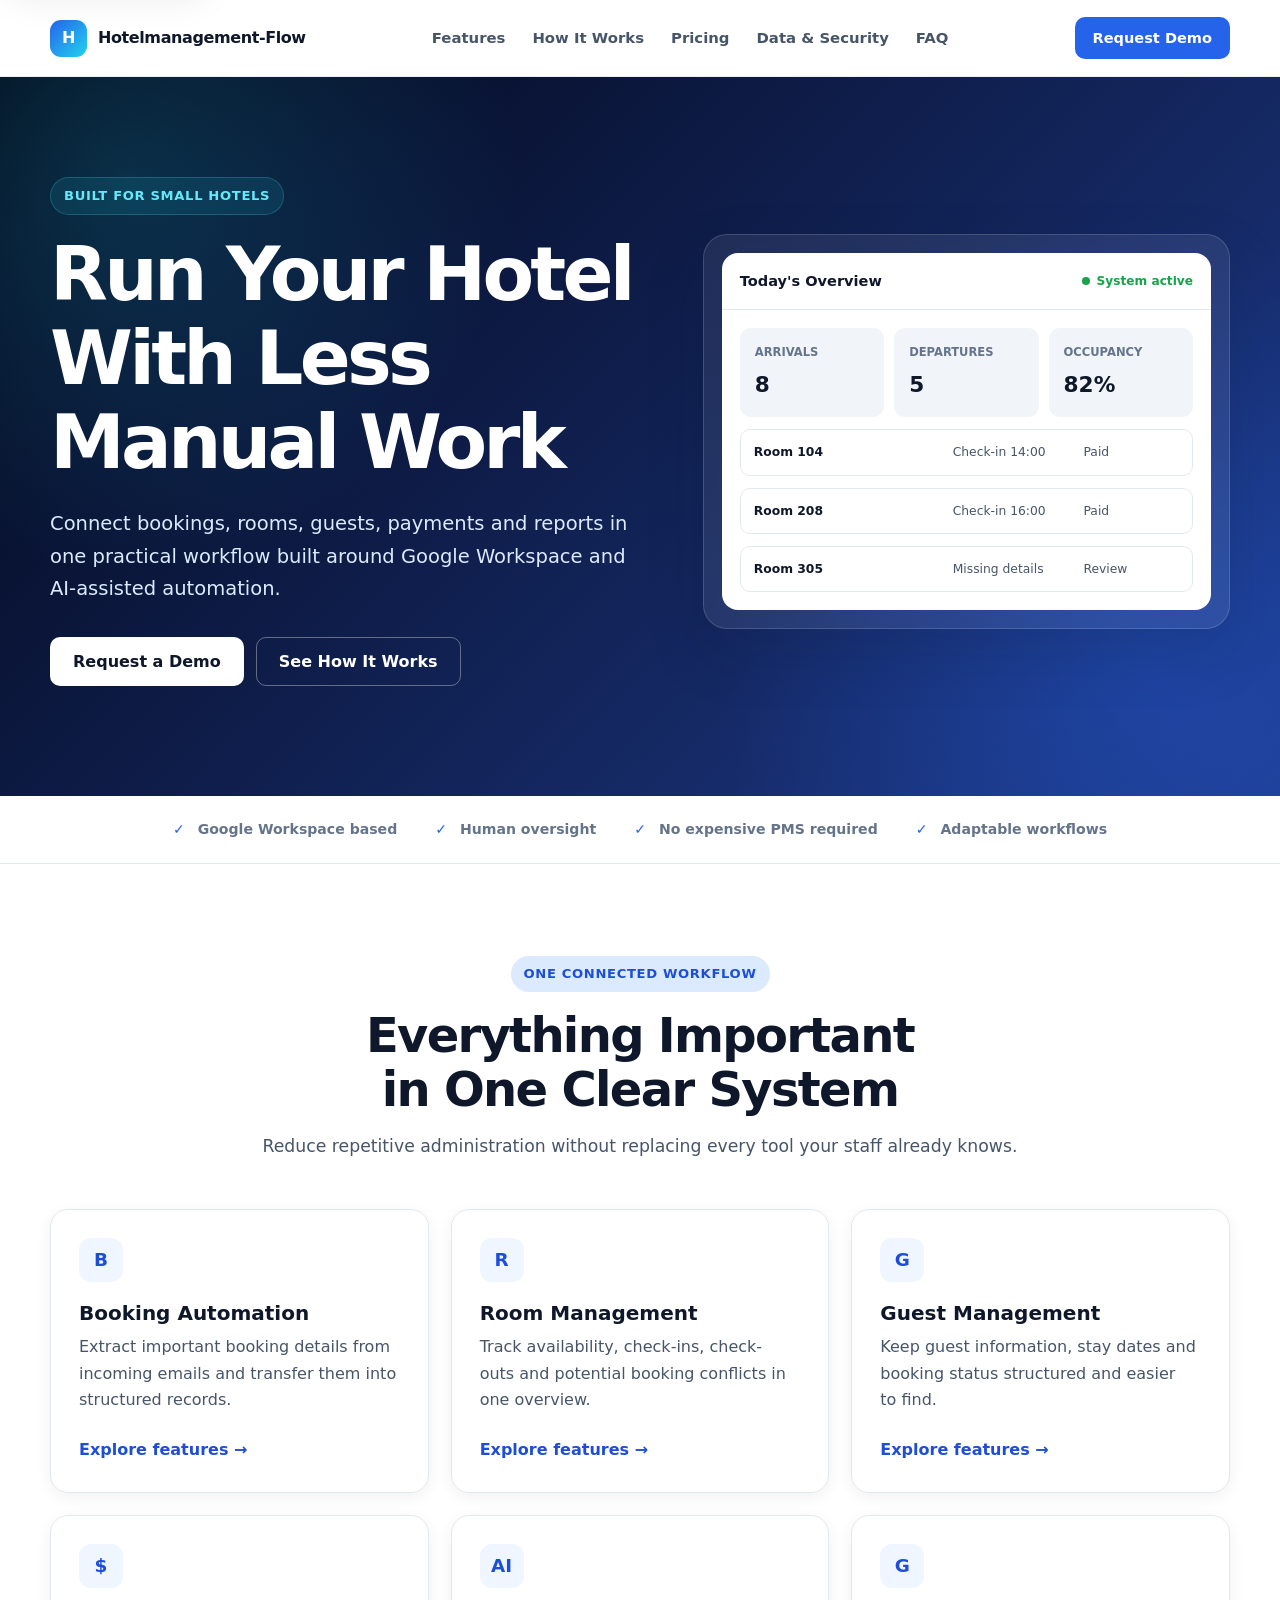
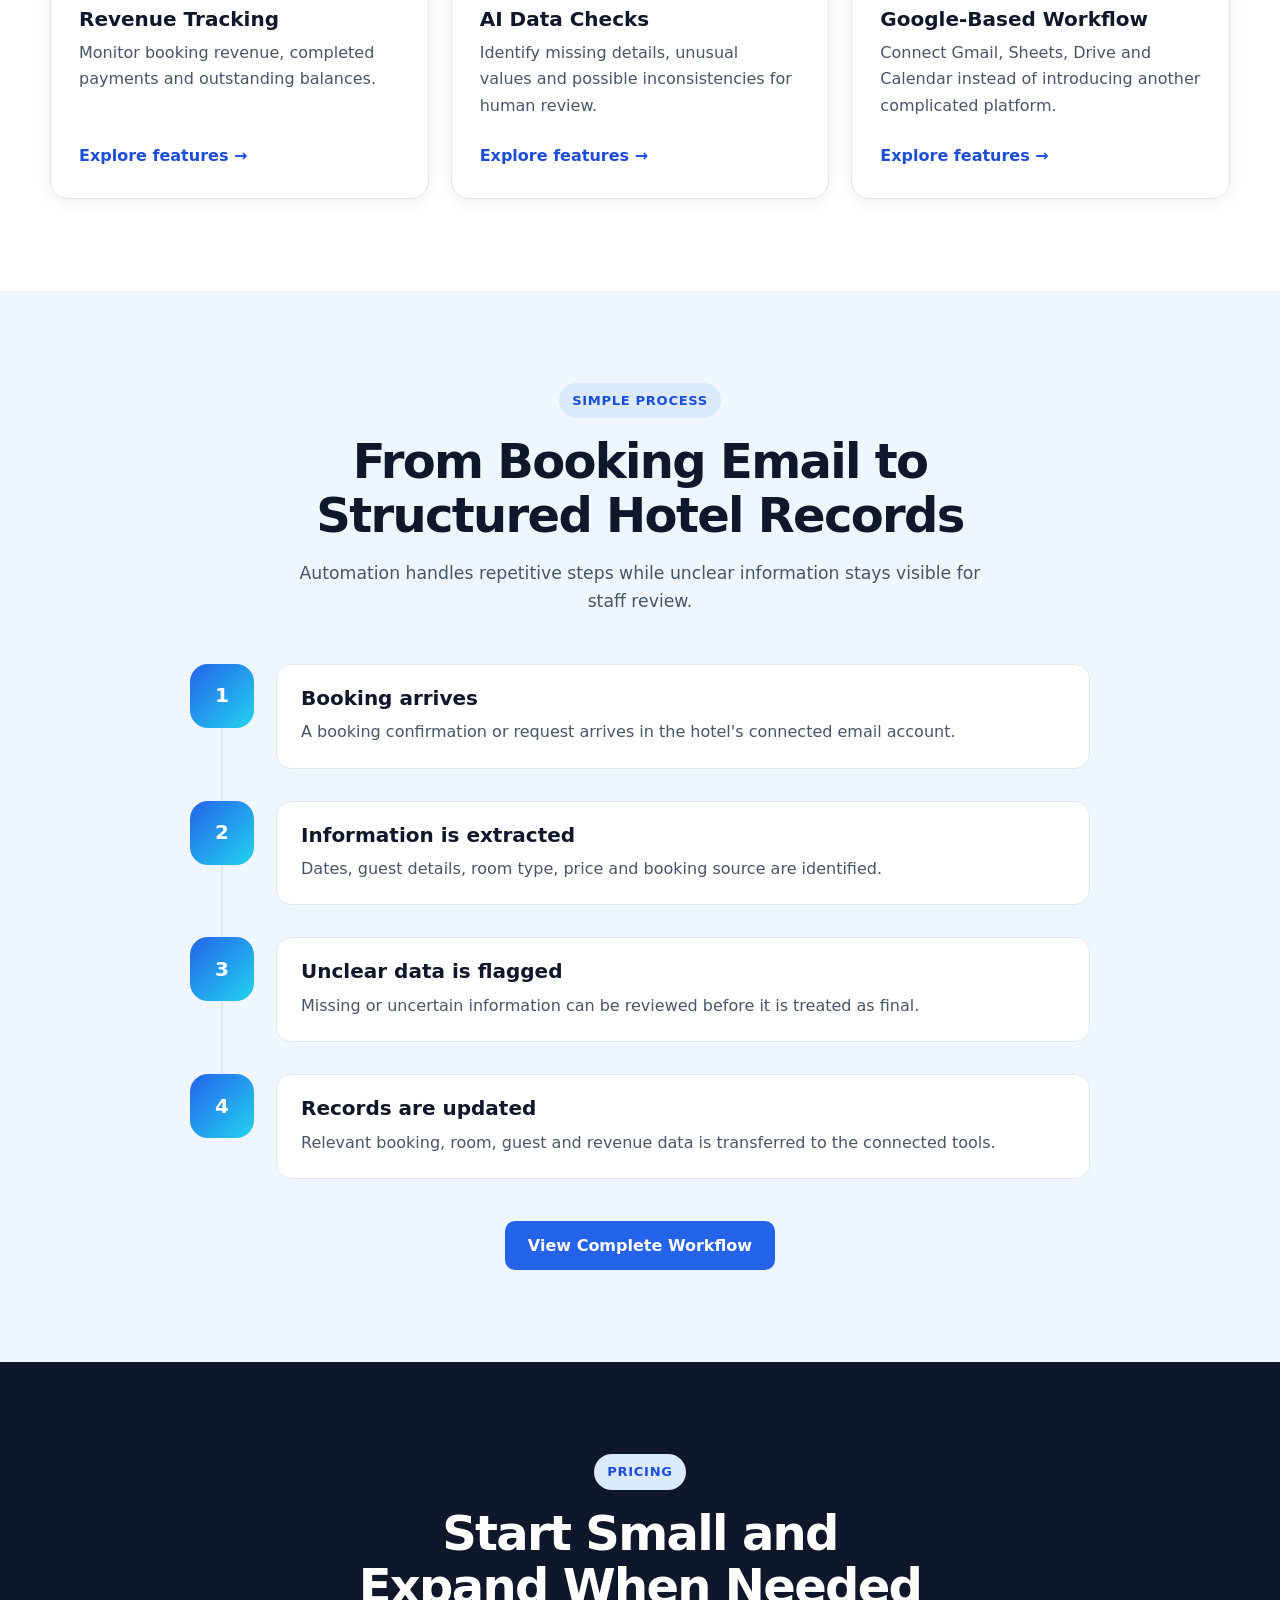
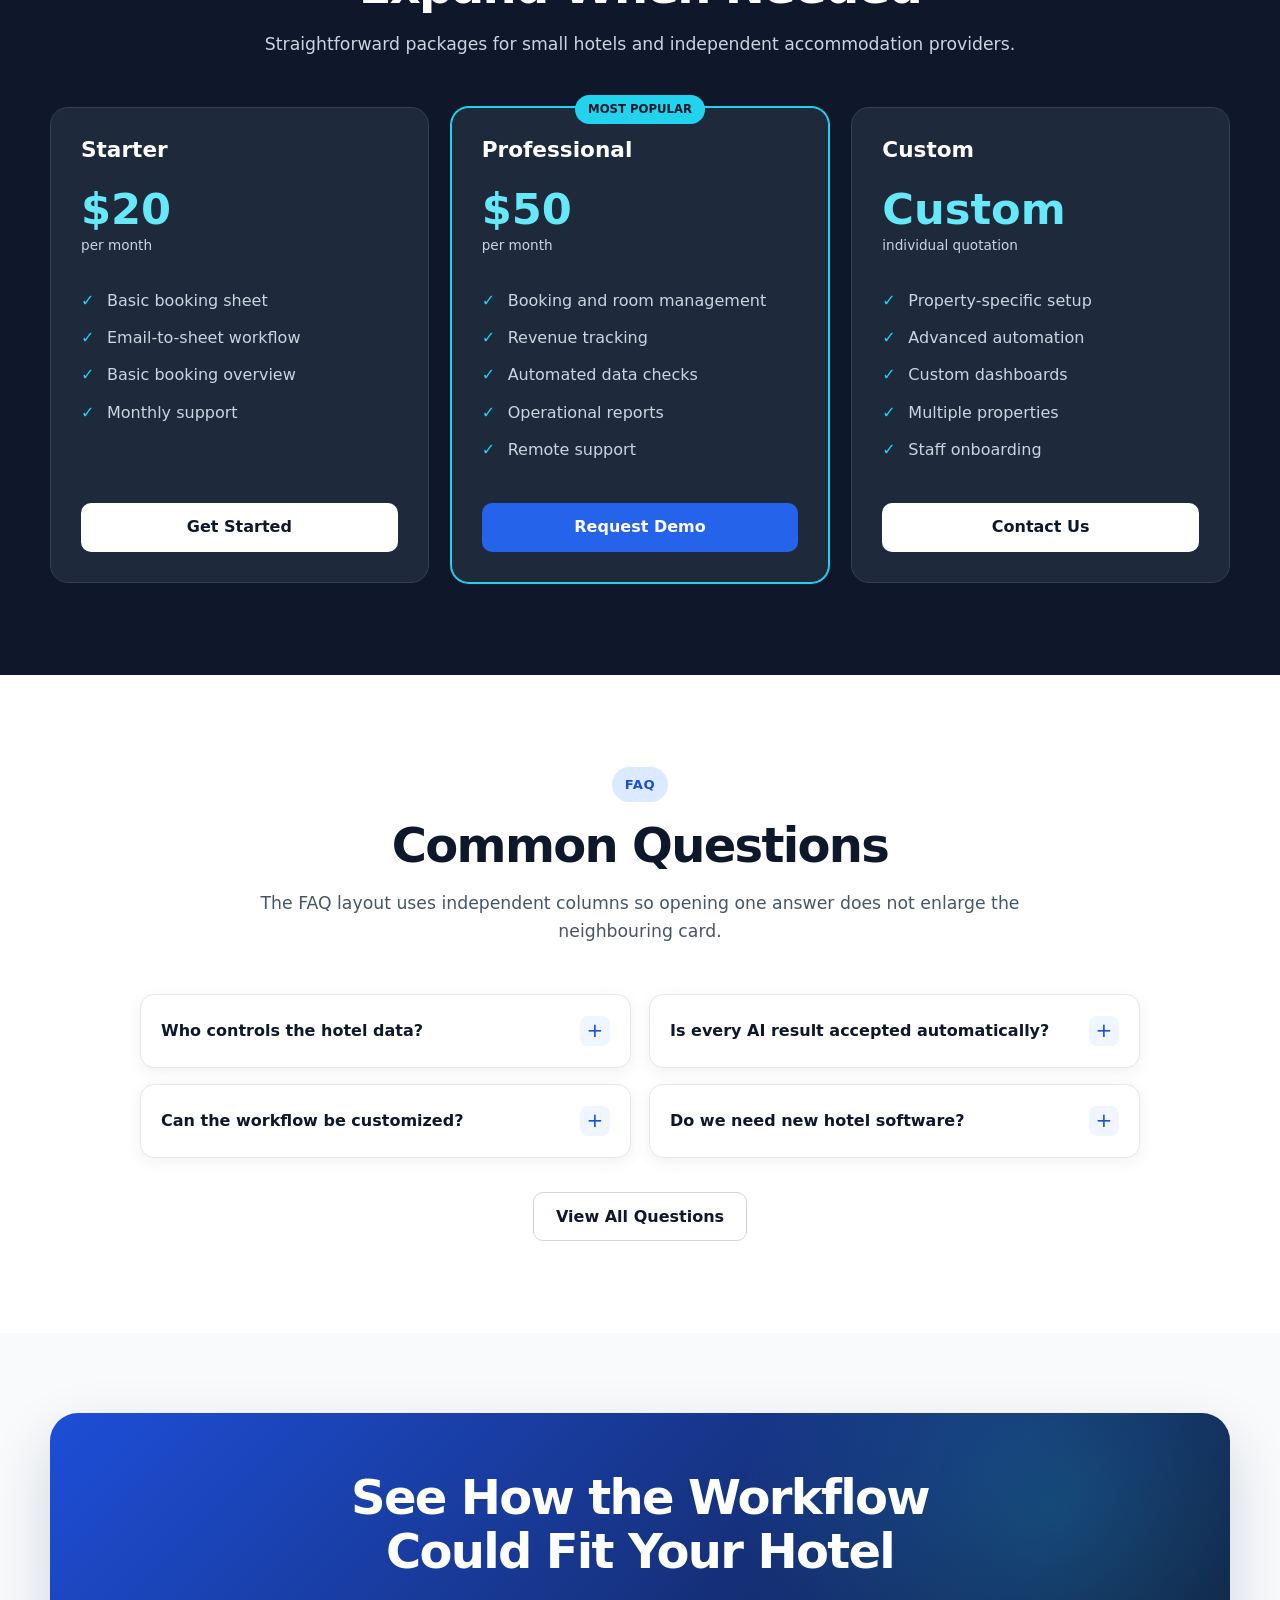
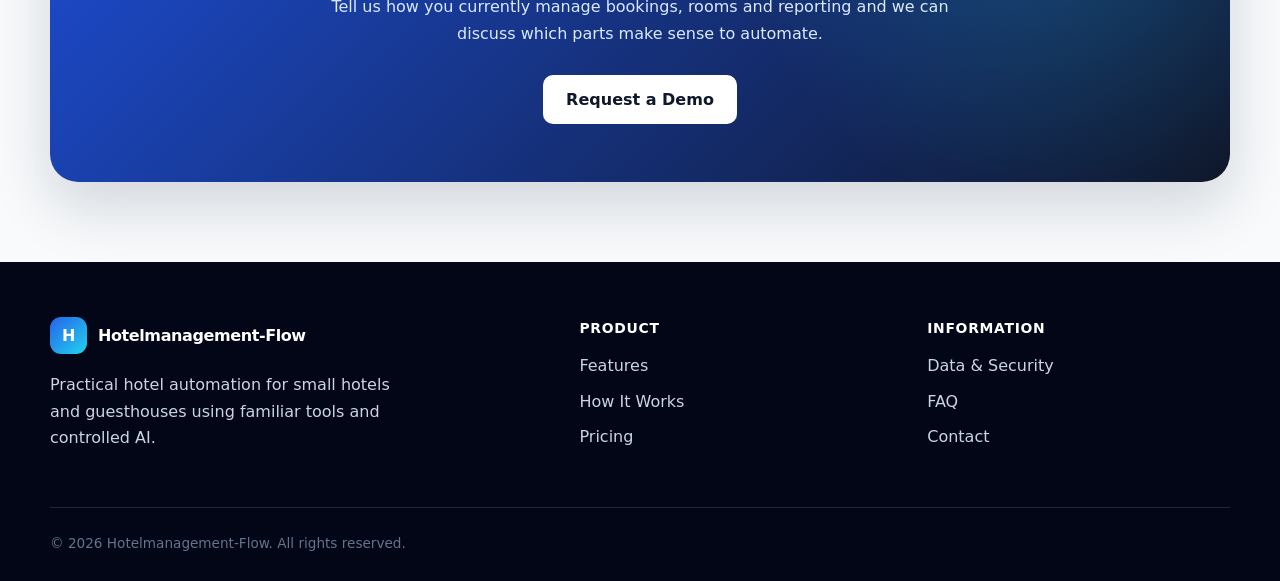
==== commit 05f8ff0c: "Update print statement from 'Hello' to 'Goodbye'" ====
--- a/index.html
+++ b/index.html
@@ -8,1154 +8,441 @@
     content="width=device-width, initial-scale=1.0"
   >
 
-  <title>Hotelmanagement-Flow | AI Hotel Automation</title>
-
-  <!-- Basic SEO -->
+  <title>
+    Hotelmanagement-Flow | AI Automation for Small Hotels
+  </title>
+
   <meta
     name="description"
-    content="Hotelmanagement-Flow provides affordable AI-powered booking, room, guest and revenue automation for small hotels and guesthouses."
+    content="Hotelmanagement-Flow automates bookings, rooms, guest records and reporting for small hotels using Google Workspace and practical AI."
   >
 
-  <meta
-    name="keywords"
-    content="hotel automation, booking management, guest management, room management, Google Workspace automation, hotel AI, revenue tracking"
-  >
-
-  <meta name="author" content="Hotelmanagement-Flow">
+  <meta name="theme-color" content="#0f172a">
   <meta name="robots" content="index, follow">
 
-  <!-- Browser settings -->
-  <meta name="theme-color" content="#0f172a">
-  <meta name="color-scheme" content="light">
-
-  <!-- Relative paths also work on GitHub project pages -->
-  <link rel="icon" href="./favicon.ico">
-  <link rel="apple-touch-icon" href="./logo.png">
-
-  <!-- Open Graph -->
-  <meta
-    property="og:title"
-    content="Hotelmanagement-Flow | AI Hotel Automation"
-  >
-
-  <meta
-    property="og:description"
-    content="Affordable hotel automation for bookings, rooms, guests, payments and reporting using Google Workspace and AI."
-  >
-
-  <meta property="og:type" content="website">
-  <meta property="og:image" content="./og-image.png">
-
-  <meta
-    property="og:image:alt"
-    content="Hotelmanagement-Flow AI hotel automation"
-  >
-
-  <!-- X / Twitter -->
-  <meta name="twitter:card" content="summary_large_image">
-
-  <meta
-    name="twitter:title"
-    content="Hotelmanagement-Flow | AI Hotel Automation"
-  >
-
-  <meta
-    name="twitter:description"
-    content="Simple AI-powered hotel automation for small hotels and guesthouses."
-  >
-
-  <meta name="twitter:image" content="./og-image.png">
-
-  <!-- Structured data -->
-  <script type="application/ld+json">
-  {
-    "@context": "https://schema.org",
-    "@type": "Organization",
-    "name": "Hotelmanagement-Flow",
-    "description": "AI-powered hotel automation for small hotels and guesthouses.",
-    "logo": "./logo.png",
-    "email": "hotelmanagementflow@gmail.com",
-    "contactPoint": {
-      "@type": "ContactPoint",
-      "contactType": "Customer Support",
-      "email": "hotelmanagementflow@gmail.com",
-      "availableLanguage": ["English", "German"]
-    },
-    "priceRange": "$20-$100"
-  }
-  </script>
-
-  <style>
-    :root {
-      --primary-dark: #0f172a;
-      --primary-blue: #1e3a8a;
-      --secondary-blue: #2563eb;
-      --accent-cyan: #38bdf8;
-      --accent-cyan-hover: #22d3ee;
-
-      --light-blue: #dbeafe;
-      --light-cyan: #93c5fd;
-
-      --background: #f7f8fb;
-      --background-alternative: #eef6ff;
-      --card-background: #ffffff;
-
-      --text-primary: #172033;
-      --text-secondary: #475569;
-
-      --dark-card: #1e293b;
-      --dark-border: #334155;
-
-      --footer-background: #020617;
-      --footer-text: #cbd5e1;
-
-      --section-width: 1150px;
-      --section-padding: 72px;
-      --horizontal-padding: 20px;
-
-      --border-radius-small: 8px;
-      --border-radius-medium: 16px;
-      --border-radius-large: 24px;
-
-      --shadow-small: 0 4px 14px rgba(15, 23, 42, 0.08);
-      --shadow-medium: 0 10px 28px rgba(15, 23, 42, 0.1);
-      --shadow-large: 0 16px 38px rgba(15, 23, 42, 0.15);
-    }
-
-    *,
-    *::before,
-    *::after {
-      box-sizing: border-box;
-      margin: 0;
-      padding: 0;
-    }
-
-    html {
-      scroll-behavior: smooth;
-      scroll-padding-top: 20px;
-    }
-
-    body {
-      width: 100%;
-      min-height: 100vh;
-      overflow-x: hidden;
-
-      font-family:
-        Inter,
-        system-ui,
-        -apple-system,
-        BlinkMacSystemFont,
-        "Segoe UI",
-        Arial,
-        sans-serif;
-
-      font-size: 16px;
-      line-height: 1.6;
-
-      color: var(--text-primary);
-      background: var(--background);
-
-      -webkit-font-smoothing: antialiased;
-      -moz-osx-font-smoothing: grayscale;
-      -webkit-text-size-adjust: 100%;
-    }
-
-    img,
-    svg,
-    video {
-      display: block;
-      max-width: 100%;
-    }
-
-    button,
-    input,
-    textarea,
-    select {
-      font: inherit;
-    }
-
-    a {
-      color: inherit;
-    }
-
-    .skip-link {
-      position: fixed;
-      top: 10px;
-      left: 10px;
-      z-index: 9999;
-
-      padding: 10px 14px;
-
-      color: var(--primary-dark);
-      background: #ffffff;
-
-      border-radius: var(--border-radius-small);
-      box-shadow: var(--shadow-medium);
-
-      text-decoration: none;
-
-      transform: translateY(-150%);
-      transition: transform 0.2s ease;
-    }
-
-    .skip-link:focus {
-      transform: translateY(0);
-    }
-
-    .container {
-      width: min(
-        calc(100% - (2 * var(--horizontal-padding))),
-        var(--section-width)
-      );
-
-      margin-inline: auto;
-    }
-
-    .section {
-      padding-block: var(--section-padding);
-    }
-
-    .section-heading {
-      max-width: 820px;
-      margin: 0 auto 44px;
-      text-align: center;
-    }
-
-    h1,
-    h2,
-    h3 {
-      line-height: 1.2;
-      text-wrap: balance;
-    }
-
-    h1 {
-      font-size: clamp(2.2rem, 6vw, 3.5rem);
-      letter-spacing: -0.035em;
-    }
-
-    h2 {
-      margin-bottom: 18px;
-      font-size: clamp(1.8rem, 4vw, 2.4rem);
-      color: var(--primary-dark);
-      letter-spacing: -0.025em;
-    }
-
-    h3 {
-      font-size: 1.3rem;
-    }
-
-    p {
-      text-wrap: pretty;
-    }
-
-    .subtitle {
-      max-width: 760px;
-      margin-inline: auto;
-
-      color: var(--text-secondary);
-      font-size: 1.1rem;
-    }
-
-    .tag {
-      display: inline-flex;
-      align-items: center;
-
-      margin-bottom: 16px;
-      padding: 6px 13px;
-
-      color: var(--primary-blue);
-      background: var(--light-blue);
-
-      border-radius: 999px;
-
-      font-size: 0.875rem;
-      font-weight: 700;
-    }
-
-    .button-group {
-      display: flex;
-      flex-wrap: wrap;
-      justify-content: center;
-      gap: 14px;
-    }
-
-    .button {
-      display: inline-flex;
-      align-items: center;
-      justify-content: center;
-
-      min-height: 50px;
-      padding: 13px 26px;
-
-      color: var(--primary-dark);
-      background: var(--accent-cyan);
-
-      border: 2px solid transparent;
-      border-radius: var(--border-radius-small);
-
-      font-weight: 750;
-      line-height: 1.2;
-      text-align: center;
-      text-decoration: none;
-
-      cursor: pointer;
-
-      transition:
-        transform 0.2s ease,
-        background-color 0.2s ease,
-        border-color 0.2s ease,
-        box-shadow 0.2s ease;
-    }
-
-    .button:hover {
-      background: var(--accent-cyan-hover);
-      box-shadow: 0 8px 20px rgba(56, 189, 248, 0.28);
-      transform: translateY(-2px);
-    }
-
-    .button:active {
-      transform: translateY(0);
-    }
-
-    .button-secondary {
-      color: #ffffff;
-      background: transparent;
-      border-color: var(--light-cyan);
-    }
-
-    .button-secondary:hover {
-      color: #ffffff;
-      background: rgba(255, 255, 255, 0.08);
-      border-color: #ffffff;
-    }
-
-    a:focus-visible,
-    button:focus-visible,
-    summary:focus-visible {
-      outline: 3px solid var(--accent-cyan);
-      outline-offset: 4px;
-    }
-
-    /* Hero */
-    .hero {
-      position: relative;
-      isolation: isolate;
-
-      min-height: 600px;
-      display: grid;
-      place-items: center;
-
-      overflow: hidden;
-
-      color: #ffffff;
-      background:
-        radial-gradient(
-          circle at 20% 20%,
-          rgba(56, 189, 248, 0.25),
-          transparent 35%
-        ),
-        radial-gradient(
-          circle at 80% 80%,
-          rgba(37, 99, 235, 0.26),
-          transparent 38%
-        ),
-        linear-gradient(
-          135deg,
-          var(--primary-dark),
-          var(--primary-blue)
-        );
-
-      padding: 80px var(--horizontal-padding);
-      text-align: center;
-    }
-
-    .hero-content {
-      width: min(100%, 880px);
-    }
-
-    .hero h1 {
-      margin-bottom: 22px;
-    }
-
-    .hero p {
-      max-width: 780px;
-      margin: 0 auto 34px;
-
-      color: var(--light-blue);
-      font-size: clamp(1.05rem, 2.5vw, 1.25rem);
-    }
-
-    /* Grids and cards */
-    .grid {
-      display: grid;
-      grid-template-columns: repeat(3, minmax(0, 1fr));
-      gap: 24px;
-    }
-
-    .card {
-      height: 100%;
-      padding: 28px;
-
-      background: var(--card-background);
-      border: 1px solid rgba(148, 163, 184, 0.2);
-      border-radius: var(--border-radius-medium);
-      box-shadow: var(--shadow-medium);
-
-      transition:
-        transform 0.2s ease,
-        box-shadow 0.2s ease,
-        border-color 0.2s ease;
-    }
-
-    .card:hover {
-      border-color: rgba(56, 189, 248, 0.5);
-      box-shadow: var(--shadow-large);
-      transform: translateY(-4px);
-    }
-
-    .card h3 {
-      margin-bottom: 12px;
-      color: var(--primary-blue);
-    }
-
-    .card p {
-      color: var(--text-secondary);
-    }
-
-    /* Process */
-    .process-section {
-      background:
-        linear-gradient(
-          180deg,
-          var(--background) 0%,
-          var(--background-alternative) 100%
-        );
-    }
-
-    .timeline {
-      position: relative;
-
-      max-width: 850px;
-      margin: 0 auto;
-      padding-left: 98px;
-    }
-
-    .timeline::before {
-      content: "";
-
-      position: absolute;
-      top: 36px;
-      bottom: 36px;
-      left: 34px;
-
-      width: 3px;
-
-      background:
-        linear-gradient(
-          180deg,
-          var(--secondary-blue),
-          var(--accent-cyan)
-        );
-
-      border-radius: 999px;
-    }
-
-    .process-step {
-      position: relative;
-      margin-bottom: 32px;
-    }
-
-    .process-step:last-child {
-      margin-bottom: 0;
-    }
-
-    .process-number {
-      position: absolute;
-      top: 8px;
-      left: -98px;
-      z-index: 1;
-
-      display: grid;
-      place-items: center;
-
-      width: 70px;
-      height: 70px;
-
-      color: #ffffff;
-      background:
-        linear-gradient(
-          135deg,
-          var(--secondary-blue),
-          var(--accent-cyan)
-        );
-
-      border: 5px solid var(--background-alternative);
-      border-radius: 50%;
-
-      box-shadow: 0 10px 28px rgba(37, 99, 235, 0.28);
-
-      font-size: 1.7rem;
-      font-weight: 800;
-    }
-
-    .process-content {
-      padding: 24px 26px;
-
-      background: #ffffff;
-      border-left: 4px solid var(--accent-cyan);
-      border-radius: 12px;
-      box-shadow: var(--shadow-small);
-    }
-
-    .process-content h3 {
-      margin-bottom: 8px;
-      color: var(--primary-dark);
-    }
-
-    .process-content p {
-      color: var(--text-secondary);
-    }
-
-    /* Pricing */
-    .pricing-section {
-      color: #ffffff;
-      background: var(--primary-dark);
-    }
-
-    .pricing-section h2,
-    .pricing-section .subtitle {
-      color: #ffffff;
-    }
-
-    .price-card {
-      height: 100%;
-      padding: 30px;
-
-      color: #ffffff;
-      background: var(--dark-card);
-
-      border: 1px solid var(--dark-border);
-      border-radius: 18px;
-
-      text-align: center;
-
-      transition:
-        transform 0.2s ease,
-        border-color 0.2s ease,
-        box-shadow 0.2s ease;
-    }
-
-    .price-card:hover {
-      border-color: var(--accent-cyan);
-      box-shadow: 0 12px 30px rgba(56, 189, 248, 0.16);
-      transform: translateY(-4px);
-    }
-
-    .price-card.featured {
-      border-color: var(--accent-cyan);
-      box-shadow: 0 0 0 1px var(--accent-cyan);
-    }
-
-    .price {
-      margin: 18px 0;
-      color: var(--accent-cyan);
-
-      font-size: clamp(2rem, 5vw, 2.6rem);
-      font-weight: 800;
-      line-height: 1.1;
-    }
-
-    .price-period {
-      display: block;
-      margin-top: 7px;
-
-      color: #cbd5e1;
-
-      font-size: 0.9rem;
-      font-weight: 500;
-    }
-
-    .feature-list {
-      margin-top: 22px;
-      list-style: none;
-      text-align: left;
-    }
-
-    .feature-list li {
-      position: relative;
-
-      margin: 12px 0;
-      padding-left: 26px;
-
-      color: #dbe4f0;
-    }
-
-    .feature-list li::before {
-      content: "✓";
-
-      position: absolute;
-      top: 0;
-      left: 0;
-
-      color: var(--accent-cyan);
-      font-weight: 800;
-    }
-
-    /* FAQ */
-    .faq-grid {
-      display: grid;
-      grid-template-columns: repeat(2, minmax(0, 1fr));
-      gap: 20px;
-
-      max-width: 1000px;
-      margin-inline: auto;
-    }
-
-    .faq-item {
-      align-self: start;
-
-      overflow: hidden;
-
-      background: #ffffff;
-      border: 1px solid rgba(148, 163, 184, 0.25);
-      border-left: 4px solid var(--accent-cyan);
-      border-radius: 12px;
-      box-shadow: var(--shadow-small);
-    }
-
-    .faq-item summary {
-      position: relative;
-
-      display: flex;
-      align-items: center;
-      justify-content: space-between;
-      gap: 20px;
-
-      padding: 22px 54px 22px 22px;
-
-      color: var(--primary-blue);
-
-      font-weight: 750;
-      line-height: 1.35;
-
-      cursor: pointer;
-      list-style: none;
-    }
-
-    .faq-item summary::-webkit-details-marker {
-      display: none;
-    }
-
-    .faq-item summary::after {
-      content: "+";
-
-      position: absolute;
-      right: 22px;
-
-      color: var(--accent-cyan);
-
-      font-size: 1.6rem;
-      font-weight: 500;
-      line-height: 1;
-    }
-
-    .faq-item[open] summary::after {
-      content: "−";
-    }
-
-    .faq-item p {
-      padding: 0 22px 22px;
-      color: var(--text-secondary);
-    }
-
-    /* Security and ownership section */
-    .ownership-section {
-      background: var(--background-alternative);
-    }
-
-    /* CTA */
-    .cta-wrapper {
-      padding:
-        var(--section-padding)
-        var(--horizontal-padding);
-    }
-
-    .cta {
-      width: min(100%, var(--section-width));
-      margin-inline: auto;
-      padding: 64px 30px;
-
-      color: #ffffff;
-      background:
-        linear-gradient(
-          135deg,
-          var(--secondary-blue),
-          var(--primary-dark)
-        );
-
-      border-radius: var(--border-radius-large);
-      box-shadow: var(--shadow-large);
-
-      text-align: center;
-    }
-
-    .cta h2 {
-      color: #ffffff;
-    }
-
-    .cta p {
-      max-width: 680px;
-      margin: 0 auto 28px;
-
-      color: var(--light-blue);
-      font-size: 1.08rem;
-    }
-
-    /* Footer */
-    footer {
-      padding: 30px var(--horizontal-padding);
-
-      color: var(--footer-text);
-      background: var(--footer-background);
-
-      text-align: center;
-    }
-
-    footer p {
-      margin: 0;
-    }
-
-    footer a {
-      color: var(--light-blue);
-      text-decoration-thickness: 1px;
-      text-underline-offset: 3px;
-    }
-
-    footer a:hover {
-      color: #ffffff;
-    }
-
-    /* Tablet */
-    @media (max-width: 900px) {
-      :root {
-        --section-padding: 62px;
-      }
-
-      .grid {
-        grid-template-columns: repeat(2, minmax(0, 1fr));
-      }
-    }
-
-    /* Mobile */
-    @media (max-width: 680px) {
-      :root {
-        --section-padding: 52px;
-        --horizontal-padding: 18px;
-      }
-
-      .hero {
-        min-height: auto;
-        padding-block: 64px;
-      }
-
-      .button-group {
-        flex-direction: column;
-        align-items: stretch;
-      }
-
-      .button {
-        width: 100%;
-        max-width: 360px;
-        margin-inline: auto;
-      }
-
-      .grid,
-      .faq-grid {
-        grid-template-columns: 1fr;
-      }
-
-      .card,
-      .price-card {
-        padding: 24px;
-      }
-
-      .timeline {
-        padding-left: 70px;
-      }
-
-      .timeline::before {
-        left: 25px;
-      }
-
-      .process-number {
-        left: -70px;
-
-        width: 52px;
-        height: 52px;
-
-        border-width: 4px;
-
-        font-size: 1.3rem;
-      }
-
-      .process-content {
-        padding: 20px;
-      }
-
-      .process-content h3 {
-        font-size: 1.08rem;
-      }
-
-      .cta-wrapper {
-        padding-inline: 12px;
-      }
-
-      .cta {
-        padding: 48px 22px;
-        border-radius: 18px;
-      }
-    }
-
-    /* Very small devices */
-    @media (max-width: 380px) {
-      .timeline {
-        padding-left: 58px;
-      }
-
-      .timeline::before {
-        left: 20px;
-      }
-
-      .process-number {
-        left: -58px;
-
-        width: 44px;
-        height: 44px;
-
-        font-size: 1.1rem;
-      }
-
-      .process-content {
-        padding: 17px;
-      }
-    }
-
-    /* Reduced motion */
-    @media (prefers-reduced-motion: reduce) {
-      html {
-        scroll-behavior: auto;
-      }
-
-      *,
-      *::before,
-      *::after {
-        scroll-behavior: auto !important;
-        transition-duration: 0.01ms !important;
-        animation-duration: 0.01ms !important;
-        animation-iteration-count: 1 !important;
-      }
-    }
-  </style>
+  <link rel="stylesheet" href="styles.css">
 </head>
 
-<body>
+<body data-page="home">
   <a class="skip-link" href="#main-content">
     Skip to main content
   </a>
 
-  <header class="hero">
-    <div class="hero-content">
-      <span class="tag">Built for small hotels</span>
-
-      <h1>Hotelmanagement-Flow</h1>
-
-      <p>
-        AI-powered hotel automation for small hotels and
-        guesthouses. Replace paper records, manual bookings and
-        disconnected spreadsheets with one simple workflow.
-      </p>
-
-      <div class="button-group">
-        <a href="#contact" class="button">
-          Request a Demo
+  <header class="site-header">
+    <div class="container navbar">
+      <a class="brand" href="index.html">
+        <span class="brand-mark">H</span>
+        <span>Hotelmanagement-Flow</span>
+      </a>
+
+      <nav
+        class="nav-links"
+        id="main-navigation"
+        aria-label="Main navigation"
+      >
+        <a
+          class="nav-link"
+          data-nav="features"
+          href="features.html"
+        >
+          Features
         </a>
 
-        <a href="#how-it-works" class="button button-secondary">
+        <a
+          class="nav-link"
+          data-nav="how"
+          href="how-it-works.html"
+        >
           How It Works
         </a>
+
+        <a
+          class="nav-link"
+          data-nav="pricing"
+          href="pricing.html"
+        >
+          Pricing
+        </a>
+
+        <a
+          class="nav-link"
+          data-nav="security"
+          href="security.html"
+        >
+          Data & Security
+        </a>
+
+        <a
+          class="nav-link"
+          data-nav="faq"
+          href="faq.html"
+        >
+          FAQ
+        </a>
+      </nav>
+
+      <div class="nav-actions">
+        <a
+          class="button button-small"
+          href="contact.html"
+        >
+          Request Demo
+        </a>
+
+        <button
+          class="nav-toggle"
+          type="button"
+          aria-label="Toggle navigation"
+          aria-controls="main-navigation"
+          aria-expanded="false"
+        >
+          <span class="nav-toggle-lines"></span>
+        </button>
       </div>
     </div>
   </header>
 
   <main id="main-content">
-    <!-- Features -->
-    <section
-      class="section"
-      aria-labelledby="features-heading"
-    >
+    <section class="hero">
+      <div class="container hero-grid">
+        <div class="hero-copy">
+          <span class="eyebrow">
+            Built for small hotels
+          </span>
+
+          <h1>
+            Run Your Hotel With Less Manual Work
+          </h1>
+
+          <p>
+            Connect bookings, rooms, guests, payments and
+            reports in one practical workflow built around
+            Google Workspace and AI-assisted automation.
+          </p>
+
+          <div class="button-group">
+            <a class="button button-light" href="contact.html">
+              Request a Demo
+            </a>
+
+            <a
+              class="button button-outline"
+              href="how-it-works.html"
+              style="color: white; border-color: rgba(255,255,255,.35);"
+            >
+              See How It Works
+            </a>
+          </div>
+        </div>
+
+        <div
+          class="hero-dashboard"
+          aria-label="Example hotel management dashboard"
+        >
+          <div class="dashboard-window">
+            <div class="dashboard-top">
+              <span class="dashboard-title">
+                Today's Overview
+              </span>
+
+              <span class="status">
+                System active
+              </span>
+            </div>
+
+            <div class="dashboard-body">
+              <div class="metric-grid">
+                <div class="metric">
+                  <span class="metric-label">
+                    ARRIVALS
+                  </span>
+
+                  <span class="metric-value">
+                    8
+                  </span>
+                </div>
+
+                <div class="metric">
+                  <span class="metric-label">
+                    DEPARTURES
+                  </span>
+
+                  <span class="metric-value">
+                    5
+                  </span>
+                </div>
+
+                <div class="metric">
+                  <span class="metric-label">
+                    OCCUPANCY
+                  </span>
+
+                  <span class="metric-value">
+                    82%
+                  </span>
+                </div>
+              </div>
+
+              <div class="booking-row">
+                <strong>Room 104</strong>
+                <span>Check-in 14:00</span>
+                <span>Paid</span>
+              </div>
+
+              <div class="booking-row">
+                <strong>Room 208</strong>
+                <span>Check-in 16:00</span>
+                <span>Paid</span>
+              </div>
+
+              <div class="booking-row">
+                <strong>Room 305</strong>
+                <span>Missing details</span>
+                <span>Review</span>
+              </div>
+            </div>
+          </div>
+        </div>
+      </div>
+    </section>
+
+    <div class="trust-strip">
+      <div class="container trust-list">
+        <span class="trust-item">
+          Google Workspace based
+        </span>
+
+        <span class="trust-item">
+          Human oversight
+        </span>
+
+        <span class="trust-item">
+          No expensive PMS required
+        </span>
+
+        <span class="trust-item">
+          Adaptable workflows
+        </span>
+      </div>
+    </div>
+
+    <section class="section section-light">
       <div class="container">
         <div class="section-heading">
-          <h2 id="features-heading">
-            Modernize Hotel Operations Without Expensive Software
+          <span class="eyebrow">
+            One connected workflow
+          </span>
+
+          <h2>
+            Everything Important in One Clear System
           </h2>
 
           <p class="subtitle">
-            Manage bookings, guests, rooms, payments and reports
-            using Google Workspace, automation and practical AI
-            assistance.
+            Reduce repetitive administration without replacing
+            every tool your staff already knows.
           </p>
         </div>
 
-        <div class="grid">
+        <div class="card-grid">
           <article class="card">
+            <div class="card-icon">B</div>
+
             <h3>Booking Automation</h3>
 
             <p>
-              Extract booking information from incoming emails and
-              transfer it into a structured booking overview.
+              Extract important booking details from incoming
+              emails and transfer them into structured records.
             </p>
+
+            <a class="card-link" href="features.html">
+              Explore features →
+            </a>
           </article>
 
           <article class="card">
+            <div class="card-icon">R</div>
+
             <h3>Room Management</h3>
 
             <p>
-              Track room availability, check-ins, check-outs and
-              possible double bookings from one clear dashboard.
+              Track availability, check-ins, check-outs and
+              potential booking conflicts in one overview.
             </p>
+
+            <a class="card-link" href="features.html">
+              Explore features →
+            </a>
           </article>
 
           <article class="card">
+            <div class="card-icon">G</div>
+
             <h3>Guest Management</h3>
 
             <p>
-              Organize guest contact information, stay dates, booking
-              status and relevant communication.
+              Keep guest information, stay dates and booking
+              status structured and easier to find.
             </p>
+
+            <a class="card-link" href="features.html">
+              Explore features →
+            </a>
           </article>
 
           <article class="card">
+            <div class="card-icon">$</div>
+
             <h3>Revenue Tracking</h3>
 
             <p>
-              Monitor revenue, completed payments, outstanding
-              balances and booking performance.
+              Monitor booking revenue, completed payments and
+              outstanding balances.
             </p>
+
+            <a class="card-link" href="features.html">
+              Explore features →
+            </a>
           </article>
 
           <article class="card">
+            <div class="card-icon">AI</div>
+
             <h3>AI Data Checks</h3>
 
             <p>
-              Flag missing details, unusual prices, payment issues
-              and potential booking conflicts for human review.
+              Identify missing details, unusual values and
+              possible inconsistencies for human review.
             </p>
+
+            <a class="card-link" href="features.html">
+              Explore features →
+            </a>
           </article>
 
           <article class="card">
+            <div class="card-icon">G</div>
+
             <h3>Google-Based Workflow</h3>
 
             <p>
-              Continue using Gmail, Google Sheets, Drive and Calendar
-              while automation connects the individual processes.
+              Connect Gmail, Sheets, Drive and Calendar instead
+              of introducing another complicated platform.
             </p>
+
+            <a class="card-link" href="features.html">
+              Explore features →
+            </a>
           </article>
         </div>
       </div>
     </section>
 
-    <!-- Process -->
-    <section
-      class="section process-section"
-      id="how-it-works"
-      aria-labelledby="process-heading"
-    >
+    <section class="section section-blue">
       <div class="container">
         <div class="section-heading">
-          <h2 id="process-heading">How It Works</h2>
+          <span class="eyebrow">
+            Simple process
+          </span>
+
+          <h2>
+            From Booking Email to Structured Hotel Records
+          </h2>
 
           <p class="subtitle">
-            A controlled workflow designed to reduce manual work
-            without removing human oversight.
+            Automation handles repetitive steps while unclear
+            information stays visible for staff review.
           </p>
         </div>
 
-        <div class="timeline">
-          <article class="process-step">
-            <div class="process-number" aria-hidden="true">
-              1
-            </div>
-
-            <div class="process-content">
-              <h3>Booking Email Arrives</h3>
+        <div class="steps">
+          <article class="step">
+            <div class="step-number">1</div>
+
+            <div class="step-content">
+              <h3>Booking arrives</h3>
 
               <p>
-                A booking confirmation or booking request arrives in
-                the hotel's Gmail account.
+                A booking confirmation or request arrives in
+                the hotel's connected email account.
               </p>
             </div>
           </article>
 
-          <article class="process-step">
-            <div class="process-number" aria-hidden="true">
-              2
-            </div>
-
-            <div class="process-content">
-              <h3>Booking Details Are Extracted</h3>
+          <article class="step">
+            <div class="step-number">2</div>
+
+            <div class="step-content">
+              <h3>Information is extracted</h3>
 
               <p>
-                The system identifies dates, guest details, number of
-                guests, room type, price and booking source.
+                Dates, guest details, room type, price and
+                booking source are identified.
               </p>
             </div>
           </article>
 
-          <article class="process-step">
-            <div class="process-number" aria-hidden="true">
-              3
-            </div>
-
-            <div class="process-content">
-              <h3>Unclear Information Is Reviewed</h3>
+          <article class="step">
+            <div class="step-number">3</div>
+
+            <div class="step-content">
+              <h3>Unclear data is flagged</h3>
 
               <p>
-                Incomplete or uncertain entries are marked so that
-                hotel staff can verify them before confirmation.
+                Missing or uncertain information can be reviewed
+                before it is treated as final.
               </p>
             </div>
           </article>
 
-          <article class="process-step">
-            <div class="process-number" aria-hidden="true">
-              4
-            </div>
-
-            <div class="process-content">
-              <h3>Hotel Records Are Updated</h3>
+          <article class="step">
+            <div class="step-number">4</div>
+
+            <div class="step-content">
+              <h3>Records are updated</h3>
 
               <p>
-                Booking, room, guest and revenue records are updated
-                in the connected Google Workspace tools.
+                Relevant booking, room, guest and revenue data
+                is transferred to the connected tools.
               </p>
             </div>
           </article>
-
-          <article class="process-step">
-            <div class="process-number" aria-hidden="true">
-              5
-            </div>
-
-            <div class="process-content">
-              <h3>Operational Issues Are Flagged</h3>
-
-              <p>
-                The system checks for missing data, double bookings,
-                unpaid stays and other relevant inconsistencies.
-              </p>
-            </div>
-          </article>
+        </div>
+
+        <div
+          class="button-group"
+          style="justify-content:center; margin-top:38px;"
+        >
+          <a class="button" href="how-it-works.html">
+            View Complete Workflow
+          </a>
         </div>
       </div>
     </section>
 
-    <!-- Benefits -->
-    <section
-      class="section"
-      aria-labelledby="benefits-heading"
-    >
+    <section class="section section-dark">
       <div class="container">
         <div class="section-heading">
-          <h2 id="benefits-heading">
-            Less Administration, Better Control
+          <span class="eyebrow">
+            Pricing
+          </span>
+
+          <h2>
+            Start Small and Expand When Needed
           </h2>
 
           <p class="subtitle">
-            The system supports hotel staff by reducing repetitive
-            work and making operational information easier to access.
-          </p>
-        </div>
-
-        <div class="grid">
-          <article class="card">
-            <h3>Less Paperwork</h3>
-
-            <p>
-              Replace notebooks, paper records and disconnected files
-              with structured digital information.
-            </p>
-          </article>
-
-          <article class="card">
-            <h3>Fewer Errors</h3>
-
-            <p>
-              Reduce missed bookings, incorrect dates, forgotten
-              payments and avoidable room conflicts.
-            </p>
-          </article>
-
-          <article class="card">
-            <h3>Clear Daily Overview</h3>
-
-            <p>
-              Review current check-ins, check-outs, room status and
-              open payments without searching through multiple files.
-            </p>
-          </article>
-
-          <article class="card">
-            <h3>Familiar Tools</h3>
-
-            <p>
-              Build the workflow around commonly used services such
-              as Gmail, Google Sheets, Google Drive and Calendar.
-            </p>
-          </article>
-
-          <article class="card">
-            <h3>Human Oversight</h3>
-
-            <p>
-              Important or uncertain information remains visible for
-              review instead of being accepted blindly.
-            </p>
-          </article>
-
-          <article class="card">
-            <h3>Adaptable Setup</h3>
-
-            <p>
-              Adjust room categories, booking sources, reports and
-              workflows to the requirements of each property.
-            </p>
-          </article>
-        </div>
-      </div>
-    </section>
-
-    <!-- Pricing -->
-    <section
-      class="section pricing-section"
-      aria-labelledby="pricing-heading"
-    >
-      <div class="container">
-        <div class="section-heading">
-          <h2 id="pricing-heading">Simple Pricing</h2>
-
-          <p class="subtitle">
-            Flexible packages for small hotels, guesthouses and
+            Straightforward packages for small hotels and
             independent accommodation providers.
           </p>
         </div>
 
-        <div class="grid">
+        <div class="pricing-grid">
           <article class="price-card">
             <h3>Starter</h3>
 
             <div class="price">
               $20
-              <span class="price-period">per month</span>
+              <small>per month</small>
             </div>
 
             <ul class="feature-list">
@@ -1164,14 +451,22 @@
               <li>Basic booking overview</li>
               <li>Monthly support</li>
             </ul>
+
+            <a class="button button-light" href="contact.html">
+              Get Started
+            </a>
           </article>
 
           <article class="price-card featured">
+            <span class="price-badge">
+              MOST POPULAR
+            </span>
+
             <h3>Professional</h3>
 
             <div class="price">
               $50
-              <span class="price-period">per month</span>
+              <small>per month</small>
             </div>
 
             <ul class="feature-list">
@@ -1181,236 +476,193 @@
               <li>Operational reports</li>
               <li>Remote support</li>
             </ul>
+
+            <a class="button" href="contact.html">
+              Request Demo
+            </a>
           </article>
 
           <article class="price-card">
             <h3>Custom</h3>
 
             <div class="price">
-              On request
+              Custom
+              <small>individual quotation</small>
             </div>
 
             <ul class="feature-list">
               <li>Property-specific setup</li>
               <li>Advanced automation</li>
-              <li>Custom reports and dashboards</li>
+              <li>Custom dashboards</li>
               <li>Multiple properties</li>
               <li>Staff onboarding</li>
             </ul>
+
+            <a class="button button-light" href="contact.html">
+              Contact Us
+            </a>
           </article>
         </div>
       </div>
     </section>
 
-    <!-- Ownership and security -->
-    <section
-      class="section ownership-section"
-      aria-labelledby="ownership-heading"
-    >
+    <section class="section section-light">
       <div class="container">
         <div class="section-heading">
-          <h2 id="ownership-heading">
-            Keep Control of Your Data
+          <span class="eyebrow">
+            FAQ
+          </span>
+
+          <h2>
+            Common Questions
           </h2>
 
           <p class="subtitle">
-            The workflow is designed around accounts and documents
-            controlled by the hotel.
+            The FAQ layout uses independent columns so opening
+            one answer does not enlarge the neighbouring card.
           </p>
         </div>
 
-        <div class="grid">
-          <article class="card">
-            <h3>Your Accounts</h3>
-
-            <p>
-              The hotel retains control over its Google account,
-              documents, calendars and stored information.
-            </p>
-          </article>
-
-          <article class="card">
-            <h3>Your Records</h3>
-
-            <p>
-              Booking and guest records remain available in the
-              hotel's own tools, even when an automation is disabled.
-            </p>
-          </article>
-
-          <article class="card">
-            <h3>Controlled Automation</h3>
-
-            <p>
-              Automation rules can be reviewed, modified or stopped
-              without removing the underlying hotel records.
-            </p>
-          </article>
+        <div
+          class="faq-columns"
+          data-accordion="single"
+        >
+          <div class="faq-stack">
+            <details class="faq-item">
+              <summary>
+                Who controls the hotel data?
+              </summary>
+
+              <div class="faq-answer">
+                <p>
+                  The hotel controls its Google Workspace account
+                  and determines which accounts, documents and
+                  permissions are used.
+                </p>
+              </div>
+            </details>
+
+            <details class="faq-item">
+              <summary>
+                Can the workflow be customized?
+              </summary>
+
+              <div class="faq-answer">
+                <p>
+                  Yes. Room types, booking sources, reports and
+                  automation rules can be adapted to the
+                  property's processes.
+                </p>
+              </div>
+            </details>
+          </div>
+
+          <div class="faq-stack">
+            <details class="faq-item">
+              <summary>
+                Is every AI result accepted automatically?
+              </summary>
+
+              <div class="faq-answer">
+                <p>
+                  No. Unclear or incomplete information can be
+                  flagged for manual confirmation.
+                </p>
+              </div>
+            </details>
+
+            <details class="faq-item">
+              <summary>
+                Do we need new hotel software?
+              </summary>
+
+              <div class="faq-answer">
+                <p>
+                  Not necessarily. The workflow can build on
+                  Gmail, Google Sheets, Drive and Calendar.
+                </p>
+              </div>
+            </details>
+          </div>
+        </div>
+
+        <div
+          class="button-group"
+          style="justify-content:center; margin-top:34px;"
+        >
+          <a class="button button-outline" href="faq.html">
+            View All Questions
+          </a>
         </div>
       </div>
     </section>
 
-    <!-- FAQ -->
-    <section
-      class="section"
-      aria-labelledby="faq-heading"
-    >
-      <div class="container">
-        <div class="section-heading">
-          <h2 id="faq-heading">
-            Frequently Asked Questions
-          </h2>
-
-          <p class="subtitle">
-            Answers to common questions about the service and setup.
-          </p>
-        </div>
-
-        <div class="faq-grid">
-          <details class="faq-item">
-            <summary>
-              What happens if the service is stopped?
-            </summary>
-
-            <p>
-              Your underlying documents and records remain in your
-              own Google account. Disabling an automation does not
-              automatically remove your booking sheets, calendars or
-              historical information.
-            </p>
-          </details>
-
-          <details class="faq-item">
-            <summary>
-              Who controls the hotel data?
-            </summary>
-
-            <p>
-              The hotel controls its Google Workspace account and
-              determines which accounts, documents and permissions
-              are used for the setup.
-            </p>
-          </details>
-
-          <details class="faq-item">
-            <summary>
-              Is every AI result accepted automatically?
-            </summary>
-
-            <p>
-              No. Unclear or incomplete information can be marked for
-              manual confirmation before it is treated as final.
-            </p>
-          </details>
-
-          <details class="faq-item">
-            <summary>
-              Can the workflow be customized?
-            </summary>
-
-            <p>
-              Yes. Room types, booking sources, reporting fields,
-              payment tracking and automation rules can be adapted to
-              the property's processes.
-            </p>
-          </details>
-
-          <details class="faq-item">
-            <summary>
-              Are multiple properties supported?
-            </summary>
-
-            <p>
-              Multiple properties can be supported through a custom
-              setup with separate records, permissions and reporting
-              structures.
-            </p>
-          </details>
-
-          <details class="faq-item">
-            <summary>
-              How long does setup take?
-            </summary>
-
-            <p>
-              A basic setup can usually be prepared within several
-              working days. More complex workflows depend on the
-              number of rooms, booking sources and required reports.
-            </p>
-          </details>
-
-          <details class="faq-item">
-            <summary>
-              Is staff training available?
-            </summary>
-
-            <p>
-              Remote onboarding and staff guidance can be included
-              for Professional and Custom setups.
-            </p>
-          </details>
-
-          <details class="faq-item">
-            <summary>
-              Do we need new hotel software?
-            </summary>
-
-            <p>
-              Not necessarily. The service can build on familiar
-              Google Workspace tools instead of requiring a complete
-              replacement of the hotel's existing workflow.
-            </p>
-          </details>
-        </div>
-      </div>
-    </section>
-
-    <!-- Contact -->
-    <section
-      class="cta-wrapper"
-      id="contact"
-      aria-labelledby="contact-heading"
-    >
-      <div class="cta">
-        <h2 id="contact-heading">
-          Ready to Simplify Your Hotel Operations?
+    <section class="cta-section">
+      <div class="cta-box">
+        <h2>
+          See How the Workflow Could Fit Your Hotel
         </h2>
 
         <p>
-          Request a demonstration and discuss which booking, room
-          management and reporting processes should be automated.
+          Tell us how you currently manage bookings, rooms and
+          reporting and we can discuss which parts make sense to
+          automate.
         </p>
 
-        <a
-          href="mailto:hotelmanagementflow@gmail.com?subject=Hotelmanagement-Flow%20Demo%20Request"
-          class="button"
-        >
+        <a class="button button-light" href="contact.html">
           Request a Demo
         </a>
       </div>
     </section>
   </main>
 
-  <footer>
-    <p>
-      &copy;
-      <span id="current-year">2026</span>
-      Hotelmanagement-Flow. All rights reserved.
-      |
-      <a href="mailto:hotelmanagementflow@gmail.com">
-        Contact
-      </a>
-    </p>
+  <footer class="site-footer">
+    <div class="container">
+      <div class="footer-grid">
+        <div class="footer-brand">
+          <a class="brand" href="index.html">
+            <span class="brand-mark">H</span>
+            <span>Hotelmanagement-Flow</span>
+          </a>
+
+          <p>
+            Practical hotel automation for small hotels and
+            guesthouses using familiar tools and controlled AI.
+          </p>
+        </div>
+
+        <div>
+          <div class="footer-title">
+            Product
+          </div>
+
+          <div class="footer-links">
+            <a href="features.html">Features</a>
+            <a href="how-it-works.html">How It Works</a>
+            <a href="pricing.html">Pricing</a>
+          </div>
+        </div>
+
+        <div>
+          <div class="footer-title">
+            Information
+          </div>
+
+          <div class="footer-links">
+            <a href="security.html">Data & Security</a>
+            <a href="faq.html">FAQ</a>
+            <a href="contact.html">Contact</a>
+          </div>
+        </div>
+      </div>
+
+      <div class="footer-bottom">
+        © <span data-current-year>2026</span>
+        Hotelmanagement-Flow. All rights reserved.
+      </div>
+    </div>
   </footer>
 
-  <script>
-    "use strict";
-
-    const yearElement = document.getElementById("current-year");
-
-    if (yearElement) {
-      yearElement.textContent = String(new Date().getFullYear());
-    }
-  </script>
+  <script src="script.js"></script>
 </body>
 </html>
--- a/styles.css
+++ b/styles.css
@@ -0,0 +1,1543 @@
+:root {
+  --navy-950: #020617;
+  --navy-900: #0f172a;
+  --navy-800: #1e293b;
+
+  --blue-800: #1e3a8a;
+  --blue-700: #1d4ed8;
+  --blue-600: #2563eb;
+  --blue-100: #dbeafe;
+  --blue-50: #eff6ff;
+
+  --cyan-400: #22d3ee;
+  --cyan-300: #67e8f9;
+
+  --slate-700: #334155;
+  --slate-600: #475569;
+  --slate-500: #64748b;
+  --slate-300: #cbd5e1;
+  --slate-200: #e2e8f0;
+  --slate-100: #f1f5f9;
+
+  --white: #ffffff;
+  --background: #f8fafc;
+
+  --success: #16a34a;
+
+  --container: 1180px;
+
+  --radius-sm: 10px;
+  --radius-md: 18px;
+  --radius-lg: 28px;
+
+  --shadow-sm: 0 4px 16px rgba(15, 23, 42, 0.06);
+  --shadow-md: 0 14px 38px rgba(15, 23, 42, 0.09);
+  --shadow-lg: 0 24px 60px rgba(15, 23, 42, 0.16);
+}
+
+/* --------------------------------------------------
+   Reset
+-------------------------------------------------- */
+
+*,
+*::before,
+*::after {
+  box-sizing: border-box;
+}
+
+html {
+  scroll-behavior: smooth;
+  scroll-padding-top: 100px;
+}
+
+body {
+  margin: 0;
+
+  color: var(--navy-900);
+  background: var(--background);
+
+  font-family:
+    Inter,
+    system-ui,
+    -apple-system,
+    BlinkMacSystemFont,
+    "Segoe UI",
+    sans-serif;
+
+  font-size: 16px;
+  line-height: 1.65;
+
+  -webkit-font-smoothing: antialiased;
+}
+
+body.nav-open {
+  overflow: hidden;
+}
+
+img,
+svg {
+  display: block;
+  max-width: 100%;
+}
+
+button,
+input,
+textarea,
+select {
+  font: inherit;
+}
+
+button {
+  cursor: pointer;
+}
+
+a {
+  color: inherit;
+}
+
+h1,
+h2,
+h3,
+p {
+  margin-top: 0;
+}
+
+h1,
+h2,
+h3 {
+  line-height: 1.12;
+  text-wrap: balance;
+}
+
+h1 {
+  margin-bottom: 24px;
+
+  font-size: clamp(2.65rem, 6vw, 4.7rem);
+  letter-spacing: -0.05em;
+}
+
+h2 {
+  margin-bottom: 16px;
+
+  font-size: clamp(2rem, 4vw, 3rem);
+  letter-spacing: -0.035em;
+}
+
+h3 {
+  margin-bottom: 10px;
+  font-size: 1.25rem;
+}
+
+p {
+  color: var(--slate-600);
+  text-wrap: pretty;
+}
+
+a:focus-visible,
+button:focus-visible,
+input:focus-visible,
+textarea:focus-visible,
+summary:focus-visible {
+  outline: 3px solid var(--cyan-400);
+  outline-offset: 4px;
+}
+
+/* --------------------------------------------------
+   Layout
+-------------------------------------------------- */
+
+.container {
+  width: min(calc(100% - 40px), var(--container));
+  margin-inline: auto;
+}
+
+.section {
+  padding: 92px 0;
+}
+
+.section-light {
+  background: var(--white);
+}
+
+.section-blue {
+  background: var(--blue-50);
+}
+
+.section-dark {
+  color: var(--white);
+  background: var(--navy-900);
+}
+
+.section-dark h2,
+.section-dark h3 {
+  color: var(--white);
+}
+
+.section-dark p {
+  color: var(--slate-300);
+}
+
+.section-heading {
+  max-width: 780px;
+  margin: 0 auto 48px;
+  text-align: center;
+}
+
+.eyebrow {
+  display: inline-flex;
+  align-items: center;
+  gap: 8px;
+
+  margin-bottom: 17px;
+  padding: 7px 13px;
+
+  color: var(--blue-700);
+  background: var(--blue-100);
+
+  border-radius: 999px;
+
+  font-size: 0.82rem;
+  font-weight: 800;
+  letter-spacing: 0.05em;
+  text-transform: uppercase;
+}
+
+.subtitle {
+  margin-bottom: 0;
+  font-size: 1.08rem;
+}
+
+/* --------------------------------------------------
+   Accessibility
+-------------------------------------------------- */
+
+.skip-link {
+  position: fixed;
+  top: 10px;
+  left: 10px;
+  z-index: 9999;
+
+  padding: 10px 14px;
+
+  color: var(--navy-900);
+  background: var(--white);
+
+  border-radius: var(--radius-sm);
+  box-shadow: var(--shadow-md);
+
+  text-decoration: none;
+
+  transform: translateY(-160%);
+  transition: transform 0.2s ease;
+}
+
+.skip-link:focus {
+  transform: translateY(0);
+}
+
+/* --------------------------------------------------
+   Header / navigation
+-------------------------------------------------- */
+
+.site-header {
+  position: sticky;
+  top: 0;
+  z-index: 1000;
+
+  background: rgba(255, 255, 255, 0.92);
+  border-bottom: 1px solid rgba(148, 163, 184, 0.18);
+  backdrop-filter: blur(16px);
+}
+
+.navbar {
+  min-height: 76px;
+
+  display: flex;
+  align-items: center;
+  justify-content: space-between;
+  gap: 28px;
+}
+
+.brand {
+  display: flex;
+  align-items: center;
+  gap: 11px;
+
+  flex-shrink: 0;
+
+  color: var(--navy-900);
+
+  font-weight: 850;
+  letter-spacing: -0.025em;
+  text-decoration: none;
+}
+
+.brand-mark {
+  width: 37px;
+  height: 37px;
+
+  display: grid;
+  place-items: center;
+
+  color: var(--white);
+  background:
+    linear-gradient(
+      135deg,
+      var(--blue-600),
+      var(--cyan-400)
+    );
+
+  border-radius: 11px;
+
+  font-weight: 900;
+}
+
+.nav-links {
+  display: flex;
+  align-items: center;
+  gap: 5px;
+}
+
+.nav-link {
+  padding: 9px 11px;
+
+  color: var(--slate-600);
+
+  border-radius: 8px;
+
+  font-size: 0.93rem;
+  font-weight: 650;
+  text-decoration: none;
+
+  transition:
+    color 0.18s ease,
+    background-color 0.18s ease;
+}
+
+.nav-link:hover,
+.nav-link.active {
+  color: var(--blue-700);
+  background: var(--blue-50);
+}
+
+.nav-actions {
+  display: flex;
+  align-items: center;
+  gap: 12px;
+}
+
+.nav-toggle {
+  width: 44px;
+  height: 44px;
+
+  display: none;
+  place-items: center;
+
+  color: var(--navy-900);
+  background: var(--white);
+
+  border: 1px solid var(--slate-200);
+  border-radius: 10px;
+}
+
+.nav-toggle-lines,
+.nav-toggle-lines::before,
+.nav-toggle-lines::after {
+  width: 20px;
+  height: 2px;
+
+  display: block;
+
+  background: currentColor;
+
+  border-radius: 99px;
+
+  transition:
+    transform 0.2s ease,
+    opacity 0.2s ease;
+}
+
+.nav-toggle-lines {
+  position: relative;
+}
+
+.nav-toggle-lines::before,
+.nav-toggle-lines::after {
+  content: "";
+  position: absolute;
+  left: 0;
+}
+
+.nav-toggle-lines::before {
+  top: -6px;
+}
+
+.nav-toggle-lines::after {
+  top: 6px;
+}
+
+.nav-toggle[aria-expanded="true"] .nav-toggle-lines {
+  background: transparent;
+}
+
+.nav-toggle[aria-expanded="true"] .nav-toggle-lines::before {
+  top: 0;
+  transform: rotate(45deg);
+}
+
+.nav-toggle[aria-expanded="true"] .nav-toggle-lines::after {
+  top: 0;
+  transform: rotate(-45deg);
+}
+
+/* --------------------------------------------------
+   Buttons
+-------------------------------------------------- */
+
+.button {
+  min-height: 49px;
+
+  display: inline-flex;
+  align-items: center;
+  justify-content: center;
+  gap: 9px;
+
+  padding: 12px 22px;
+
+  color: var(--white);
+  background: var(--blue-600);
+
+  border: 1px solid transparent;
+  border-radius: 10px;
+
+  font-weight: 750;
+  line-height: 1.2;
+  text-align: center;
+  text-decoration: none;
+
+  transition:
+    transform 0.18s ease,
+    box-shadow 0.18s ease,
+    background-color 0.18s ease;
+}
+
+.button:hover {
+  background: var(--blue-700);
+  box-shadow: 0 10px 24px rgba(37, 99, 235, 0.22);
+  transform: translateY(-2px);
+}
+
+.button:active {
+  transform: translateY(0);
+}
+
+.button-small {
+  min-height: 42px;
+  padding: 10px 17px;
+  font-size: 0.91rem;
+}
+
+.button-light {
+  color: var(--navy-900);
+  background: var(--white);
+}
+
+.button-light:hover {
+  background: var(--slate-100);
+}
+
+.button-outline {
+  color: var(--navy-900);
+  background: transparent;
+  border-color: var(--slate-300);
+}
+
+.button-outline:hover {
+  background: var(--white);
+  border-color: var(--blue-600);
+}
+
+.button-group {
+  display: flex;
+  flex-wrap: wrap;
+  gap: 12px;
+}
+
+/* --------------------------------------------------
+   Home hero
+-------------------------------------------------- */
+
+.hero {
+  position: relative;
+  isolation: isolate;
+  overflow: hidden;
+
+  padding: 100px 0 110px;
+
+  color: var(--white);
+
+  background:
+    radial-gradient(
+      circle at 10% 15%,
+      rgba(34, 211, 238, 0.18),
+      transparent 30%
+    ),
+    radial-gradient(
+      circle at 90% 80%,
+      rgba(37, 99, 235, 0.35),
+      transparent 34%
+    ),
+    linear-gradient(
+      135deg,
+      var(--navy-950),
+      var(--blue-800)
+    );
+}
+
+.hero-grid {
+  display: grid;
+  grid-template-columns: minmax(0, 1.05fr) minmax(380px, 0.95fr);
+  align-items: center;
+  gap: 70px;
+}
+
+.hero-copy {
+  max-width: 680px;
+}
+
+.hero-copy p {
+  max-width: 640px;
+  margin-bottom: 32px;
+
+  color: #dbeafe;
+  font-size: clamp(1.08rem, 2vw, 1.22rem);
+}
+
+.hero .eyebrow {
+  color: var(--cyan-300);
+  background: rgba(34, 211, 238, 0.1);
+  border: 1px solid rgba(103, 232, 249, 0.2);
+}
+
+.hero-dashboard {
+  position: relative;
+
+  padding: 18px;
+
+  background: rgba(255, 255, 255, 0.08);
+  border: 1px solid rgba(255, 255, 255, 0.15);
+  border-radius: 24px;
+  box-shadow: var(--shadow-lg);
+  backdrop-filter: blur(10px);
+}
+
+.dashboard-window {
+  overflow: hidden;
+
+  color: var(--navy-900);
+  background: var(--white);
+
+  border-radius: 16px;
+}
+
+.dashboard-top {
+  display: flex;
+  align-items: center;
+  justify-content: space-between;
+
+  padding: 16px 18px;
+
+  border-bottom: 1px solid var(--slate-200);
+}
+
+.dashboard-title {
+  font-size: 0.91rem;
+  font-weight: 800;
+}
+
+.status {
+  display: inline-flex;
+  align-items: center;
+  gap: 7px;
+
+  color: var(--success);
+
+  font-size: 0.76rem;
+  font-weight: 750;
+}
+
+.status::before {
+  content: "";
+
+  width: 8px;
+  height: 8px;
+
+  background: currentColor;
+  border-radius: 50%;
+}
+
+.dashboard-body {
+  display: grid;
+  gap: 12px;
+  padding: 18px;
+}
+
+.metric-grid {
+  display: grid;
+  grid-template-columns: repeat(3, 1fr);
+  gap: 10px;
+}
+
+.metric {
+  padding: 15px;
+
+  background: var(--slate-100);
+  border-radius: 11px;
+}
+
+.metric-label {
+  display: block;
+  margin-bottom: 5px;
+
+  color: var(--slate-500);
+
+  font-size: 0.72rem;
+  font-weight: 700;
+}
+
+.metric-value {
+  font-size: 1.35rem;
+  font-weight: 850;
+}
+
+.booking-row {
+  display: grid;
+  grid-template-columns: 1.4fr 0.9fr 0.7fr;
+  gap: 8px;
+
+  padding: 12px 13px;
+
+  color: var(--slate-600);
+  background: var(--white);
+
+  border: 1px solid var(--slate-200);
+  border-radius: 10px;
+
+  font-size: 0.77rem;
+}
+
+.booking-row strong {
+  color: var(--navy-900);
+}
+
+/* --------------------------------------------------
+   Trust strip
+-------------------------------------------------- */
+
+.trust-strip {
+  padding: 22px 0;
+
+  background: var(--white);
+  border-bottom: 1px solid var(--slate-200);
+}
+
+.trust-list {
+  display: flex;
+  flex-wrap: wrap;
+  align-items: center;
+  justify-content: center;
+  gap: 14px 38px;
+
+  color: var(--slate-500);
+
+  font-size: 0.88rem;
+  font-weight: 700;
+}
+
+.trust-item::before {
+  content: "✓";
+  margin-right: 8px;
+  color: var(--blue-600);
+}
+
+/* --------------------------------------------------
+   Cards
+-------------------------------------------------- */
+
+.card-grid {
+  display: grid;
+  grid-template-columns: repeat(3, minmax(0, 1fr));
+  gap: 22px;
+}
+
+.card {
+  height: 100%;
+
+  display: flex;
+  flex-direction: column;
+
+  padding: 28px;
+
+  background: var(--white);
+
+  border: 1px solid var(--slate-200);
+  border-radius: var(--radius-md);
+
+  box-shadow: var(--shadow-sm);
+
+  transition:
+    transform 0.2s ease,
+    border-color 0.2s ease,
+    box-shadow 0.2s ease;
+}
+
+.card:hover {
+  border-color: #bfdbfe;
+  box-shadow: var(--shadow-md);
+  transform: translateY(-4px);
+}
+
+.card-icon {
+  width: 44px;
+  height: 44px;
+
+  display: grid;
+  place-items: center;
+
+  margin-bottom: 20px;
+
+  color: var(--blue-700);
+  background: var(--blue-50);
+
+  border-radius: 12px;
+
+  font-size: 1.15rem;
+  font-weight: 900;
+}
+
+.card p {
+  flex: 1;
+}
+
+.card-link {
+  display: inline-flex;
+  align-items: center;
+  gap: 6px;
+
+  margin-top: 8px;
+
+  color: var(--blue-700);
+
+  font-weight: 750;
+  text-decoration: none;
+}
+
+.card-link:hover {
+  text-decoration: underline;
+  text-underline-offset: 4px;
+}
+
+/* --------------------------------------------------
+   Steps
+-------------------------------------------------- */
+
+.steps {
+  max-width: 900px;
+  margin-inline: auto;
+}
+
+.step {
+  display: grid;
+  grid-template-columns: 64px 1fr;
+  gap: 22px;
+
+  position: relative;
+}
+
+.step:not(:last-child) {
+  padding-bottom: 28px;
+}
+
+.step:not(:last-child)::before {
+  content: "";
+
+  position: absolute;
+  top: 58px;
+  bottom: 0;
+  left: 31px;
+
+  width: 2px;
+
+  background: var(--slate-200);
+}
+
+.step-number {
+  position: relative;
+  z-index: 1;
+
+  width: 64px;
+  height: 64px;
+
+  display: grid;
+  place-items: center;
+
+  color: var(--white);
+
+  background:
+    linear-gradient(
+      135deg,
+      var(--blue-600),
+      var(--cyan-400)
+    );
+
+  border-radius: 18px;
+
+  font-size: 1.25rem;
+  font-weight: 850;
+}
+
+.step-content {
+  margin-bottom: 4px;
+  padding: 22px 24px;
+
+  background: var(--white);
+
+  border: 1px solid var(--slate-200);
+  border-radius: 15px;
+}
+
+.step-content p {
+  margin-bottom: 0;
+}
+
+/* --------------------------------------------------
+   Pricing
+-------------------------------------------------- */
+
+.pricing-grid {
+  display: grid;
+  grid-template-columns: repeat(3, minmax(0, 1fr));
+  gap: 22px;
+}
+
+.price-card {
+  position: relative;
+
+  height: 100%;
+
+  display: flex;
+  flex-direction: column;
+
+  padding: 30px;
+
+  color: var(--white);
+  background: var(--navy-800);
+
+  border: 1px solid var(--slate-700);
+  border-radius: var(--radius-md);
+}
+
+.price-card.featured {
+  border-color: var(--cyan-400);
+  box-shadow: 0 0 0 1px var(--cyan-400);
+}
+
+.price-badge {
+  position: absolute;
+  top: -13px;
+  left: 50%;
+
+  padding: 5px 13px;
+
+  color: var(--navy-900);
+  background: var(--cyan-400);
+
+  border-radius: 999px;
+
+  font-size: 0.73rem;
+  font-weight: 850;
+
+  transform: translateX(-50%);
+}
+
+.price-card h3 {
+  font-size: 1.35rem;
+}
+
+.price {
+  margin: 16px 0 24px;
+
+  color: var(--cyan-300);
+
+  font-size: 2.7rem;
+  font-weight: 900;
+  line-height: 1;
+}
+
+.price small {
+  display: block;
+  margin-top: 8px;
+
+  color: var(--slate-300);
+
+  font-size: 0.85rem;
+  font-weight: 500;
+}
+
+.feature-list {
+  margin: 0 0 28px;
+  padding: 0;
+
+  list-style: none;
+}
+
+.feature-list li {
+  position: relative;
+
+  margin: 11px 0;
+  padding-left: 26px;
+
+  color: var(--slate-300);
+}
+
+.feature-list li::before {
+  content: "✓";
+
+  position: absolute;
+  left: 0;
+
+  color: var(--cyan-400);
+  font-weight: 900;
+}
+
+.price-card .button {
+  width: 100%;
+  margin-top: auto;
+}
+
+/* --------------------------------------------------
+   FAQ
+-------------------------------------------------- */
+
+/*
+  Important:
+  The FAQ is NOT one regular two-column grid.
+
+  Each column is its own vertical stack.
+  Opening one <details> therefore only makes that
+  individual card taller and does not stretch
+  a neighbouring card in the other column.
+*/
+
+.faq-columns {
+  max-width: 1000px;
+  margin-inline: auto;
+
+  display: grid;
+  grid-template-columns: repeat(2, minmax(0, 1fr));
+  align-items: start;
+  gap: 18px;
+}
+
+.faq-stack {
+  min-width: 0;
+
+  display: flex;
+  flex-direction: column;
+  gap: 16px;
+}
+
+.faq-item {
+  overflow: hidden;
+
+  background: var(--white);
+
+  border: 1px solid var(--slate-200);
+  border-radius: 14px;
+
+  box-shadow: var(--shadow-sm);
+
+  transition:
+    border-color 0.2s ease,
+    box-shadow 0.2s ease;
+}
+
+.faq-item[open] {
+  border-color: #bfdbfe;
+  box-shadow: var(--shadow-md);
+}
+
+.faq-item summary {
+  position: relative;
+
+  min-height: 72px;
+
+  display: flex;
+  align-items: center;
+
+  padding: 19px 58px 19px 20px;
+
+  color: var(--navy-900);
+
+  font-weight: 760;
+  line-height: 1.35;
+
+  cursor: pointer;
+  list-style: none;
+}
+
+.faq-item summary::-webkit-details-marker {
+  display: none;
+}
+
+.faq-item summary::after {
+  content: "+";
+
+  position: absolute;
+  right: 20px;
+
+  width: 30px;
+  height: 30px;
+
+  display: grid;
+  place-items: center;
+
+  color: var(--blue-700);
+  background: var(--blue-50);
+
+  border-radius: 8px;
+
+  font-size: 1.25rem;
+  font-weight: 500;
+}
+
+.faq-item[open] summary::after {
+  content: "−";
+}
+
+.faq-answer {
+  padding: 0 20px 20px;
+}
+
+.faq-answer p:last-child {
+  margin-bottom: 0;
+}
+
+/* --------------------------------------------------
+   Page hero
+-------------------------------------------------- */
+
+.page-hero {
+  padding: 78px 0 70px;
+
+  color: var(--white);
+
+  background:
+    radial-gradient(
+      circle at 75% 30%,
+      rgba(34, 211, 238, 0.15),
+      transparent 34%
+    ),
+    linear-gradient(
+      135deg,
+      var(--navy-950),
+      var(--blue-800)
+    );
+}
+
+.page-hero-content {
+  max-width: 800px;
+}
+
+.page-hero h1 {
+  font-size: clamp(2.5rem, 5vw, 4rem);
+}
+
+.page-hero p {
+  max-width: 700px;
+
+  color: var(--blue-100);
+  font-size: 1.12rem;
+}
+
+/* --------------------------------------------------
+   Split layouts
+-------------------------------------------------- */
+
+.split {
+  display: grid;
+  grid-template-columns: repeat(2, minmax(0, 1fr));
+  align-items: center;
+  gap: 60px;
+}
+
+.info-panel {
+  padding: 30px;
+
+  background: var(--white);
+
+  border: 1px solid var(--slate-200);
+  border-radius: var(--radius-md);
+
+  box-shadow: var(--shadow-sm);
+}
+
+.check-list {
+  margin: 24px 0 0;
+  padding: 0;
+
+  list-style: none;
+}
+
+.check-list li {
+  position: relative;
+
+  margin: 13px 0;
+  padding-left: 28px;
+
+  color: var(--slate-600);
+}
+
+.check-list li::before {
+  content: "✓";
+
+  position: absolute;
+  left: 0;
+
+  color: var(--blue-600);
+  font-weight: 900;
+}
+
+/* --------------------------------------------------
+   CTA
+-------------------------------------------------- */
+
+.cta-section {
+  padding: 80px 20px;
+}
+
+.cta-box {
+  width: min(100%, var(--container));
+  margin-inline: auto;
+
+  padding: 58px 40px;
+
+  color: var(--white);
+
+  background:
+    radial-gradient(
+      circle at 85% 25%,
+      rgba(34, 211, 238, 0.2),
+      transparent 30%
+    ),
+    linear-gradient(
+      135deg,
+      var(--blue-700),
+      var(--navy-900)
+    );
+
+  border-radius: var(--radius-lg);
+
+  box-shadow: var(--shadow-lg);
+
+  text-align: center;
+}
+
+.cta-box h2 {
+  color: var(--white);
+}
+
+.cta-box p {
+  max-width: 660px;
+  margin: 0 auto 28px;
+
+  color: var(--blue-100);
+}
+
+/* --------------------------------------------------
+   Contact form
+-------------------------------------------------- */
+
+.contact-layout {
+  display: grid;
+  grid-template-columns: 0.8fr 1.2fr;
+  align-items: start;
+  gap: 36px;
+}
+
+.contact-card,
+.form-card {
+  padding: 30px;
+
+  background: var(--white);
+
+  border: 1px solid var(--slate-200);
+  border-radius: var(--radius-md);
+
+  box-shadow: var(--shadow-sm);
+}
+
+.contact-item {
+  padding: 18px 0;
+
+  border-bottom: 1px solid var(--slate-200);
+}
+
+.contact-item:last-child {
+  border-bottom: 0;
+}
+
+.contact-item strong {
+  display: block;
+  margin-bottom: 3px;
+}
+
+.contact-item a {
+  color: var(--blue-700);
+}
+
+.form-grid {
+  display: grid;
+  grid-template-columns: repeat(2, minmax(0, 1fr));
+  gap: 18px;
+}
+
+.form-field {
+  display: flex;
+  flex-direction: column;
+  gap: 7px;
+}
+
+.form-field.full {
+  grid-column: 1 / -1;
+}
+
+.form-field label {
+  font-size: 0.9rem;
+  font-weight: 750;
+}
+
+.form-field input,
+.form-field textarea,
+.form-field select {
+  width: 100%;
+
+  padding: 13px 14px;
+
+  color: var(--navy-900);
+  background: var(--white);
+
+  border: 1px solid var(--slate-300);
+  border-radius: 10px;
+
+  outline: none;
+}
+
+.form-field input:focus,
+.form-field textarea:focus,
+.form-field select:focus {
+  border-color: var(--blue-600);
+  box-shadow: 0 0 0 3px rgba(37, 99, 235, 0.1);
+}
+
+.form-field textarea {
+  min-height: 150px;
+  resize: vertical;
+}
+
+.form-note {
+  margin: 14px 0 0;
+
+  color: var(--slate-500);
+
+  font-size: 0.82rem;
+}
+
+/* --------------------------------------------------
+   Footer
+-------------------------------------------------- */
+
+.site-footer {
+  padding: 55px 0 26px;
+
+  color: var(--slate-300);
+  background: var(--navy-950);
+}
+
+.footer-grid {
+  display: grid;
+  grid-template-columns: 1.6fr 1fr 1fr;
+  gap: 45px;
+
+  padding-bottom: 40px;
+}
+
+.footer-brand {
+  max-width: 380px;
+}
+
+.footer-brand .brand {
+  display: inline-flex;
+  margin-bottom: 18px;
+  color: var(--white);
+}
+
+.footer-brand p {
+  color: var(--slate-300);
+}
+
+.footer-title {
+  margin-bottom: 13px;
+
+  color: var(--white);
+
+  font-size: 0.87rem;
+  font-weight: 800;
+  text-transform: uppercase;
+  letter-spacing: 0.05em;
+}
+
+.footer-links {
+  display: flex;
+  flex-direction: column;
+  gap: 9px;
+}
+
+.footer-links a {
+  color: var(--slate-300);
+  text-decoration: none;
+}
+
+.footer-links a:hover {
+  color: var(--white);
+}
+
+.footer-bottom {
+  padding-top: 24px;
+
+  color: var(--slate-500);
+
+  border-top: 1px solid var(--navy-800);
+
+  font-size: 0.85rem;
+}
+
+/* --------------------------------------------------
+   Responsive
+-------------------------------------------------- */
+
+@media (max-width: 1000px) {
+  .nav-links {
+    gap: 0;
+  }
+
+  .nav-link {
+    padding-inline: 8px;
+    font-size: 0.87rem;
+  }
+
+  .hero-grid {
+    grid-template-columns: 1fr;
+    gap: 50px;
+  }
+
+  .hero-copy {
+    max-width: 760px;
+  }
+
+  .hero-dashboard {
+    width: min(100%, 700px);
+  }
+
+  .card-grid,
+  .pricing-grid {
+    grid-template-columns: repeat(2, minmax(0, 1fr));
+  }
+}
+
+@media (max-width: 820px) {
+  .section {
+    padding: 72px 0;
+  }
+
+  .nav-toggle {
+    display: grid;
+  }
+
+  .nav-actions .button {
+    display: none;
+  }
+
+  .nav-links {
+    position: fixed;
+    top: 76px;
+    right: 0;
+    left: 0;
+
+    max-height: calc(100vh - 76px);
+
+    display: flex;
+    flex-direction: column;
+    align-items: stretch;
+    gap: 4px;
+
+    overflow-y: auto;
+
+    padding: 18px 20px 28px;
+
+    background: var(--white);
+    border-bottom: 1px solid var(--slate-200);
+    box-shadow: var(--shadow-md);
+
+    opacity: 0;
+    pointer-events: none;
+
+    transform: translateY(-10px);
+
+    transition:
+      opacity 0.2s ease,
+      transform 0.2s ease;
+  }
+
+  .nav-links.open {
+    opacity: 1;
+    pointer-events: auto;
+    transform: translateY(0);
+  }
+
+  .nav-link {
+    padding: 13px 14px;
+    font-size: 1rem;
+  }
+
+  .split,
+  .contact-layout {
+    grid-template-columns: 1fr;
+    gap: 30px;
+  }
+
+  .footer-grid {
+    grid-template-columns: 1fr 1fr;
+  }
+
+  .footer-brand {
+    grid-column: 1 / -1;
+  }
+}
+
+@media (max-width: 680px) {
+  .container {
+    width: min(calc(100% - 32px), var(--container));
+  }
+
+  .section {
+    padding: 62px 0;
+  }
+
+  h1 {
+    font-size: clamp(2.35rem, 12vw, 3.4rem);
+  }
+
+  h2 {
+    font-size: clamp(1.85rem, 8vw, 2.45rem);
+  }
+
+  .hero {
+    padding: 70px 0 76px;
+  }
+
+  .hero-grid {
+    gap: 42px;
+  }
+
+  .button-group {
+    flex-direction: column;
+    align-items: stretch;
+  }
+
+  .button-group .button {
+    width: 100%;
+  }
+
+  .metric-grid {
+    grid-template-columns: 1fr;
+  }
+
+  .booking-row {
+    grid-template-columns: 1fr;
+  }
+
+  .card-grid,
+  .pricing-grid {
+    grid-template-columns: 1fr;
+  }
+
+  .faq-columns {
+    grid-template-columns: 1fr;
+  }
+
+  .step {
+    grid-template-columns: 48px 1fr;
+    gap: 14px;
+  }
+
+  .step-number {
+    width: 48px;
+    height: 48px;
+
+    border-radius: 13px;
+    font-size: 1rem;
+  }
+
+  .step:not(:last-child)::before {
+    top: 46px;
+    left: 23px;
+  }
+
+  .step-content {
+    padding: 19px;
+  }
+
+  .page-hero {
+    padding: 60px 0;
+  }
+
+  .form-grid {
+    grid-template-columns: 1fr;
+  }
+
+  .form-field.full {
+    grid-column: auto;
+  }
+
+  .cta-section {
+    padding: 60px 12px;
+  }
+
+  .cta-box {
+    padding: 44px 22px;
+    border-radius: 20px;
+  }
+
+  .footer-grid {
+    grid-template-columns: 1fr;
+  }
+
+  .footer-brand {
+    grid-column: auto;
+  }
+}
+
+@media (prefers-reduced-motion: reduce) {
+  html {
+    scroll-behavior: auto;
+  }
+
+  *,
+  *::before,
+  *::after {
+    scroll-behavior: auto !important;
+    transition-duration: 0.01ms !important;
+    animation-duration: 0.01ms !important;
+  }
+}
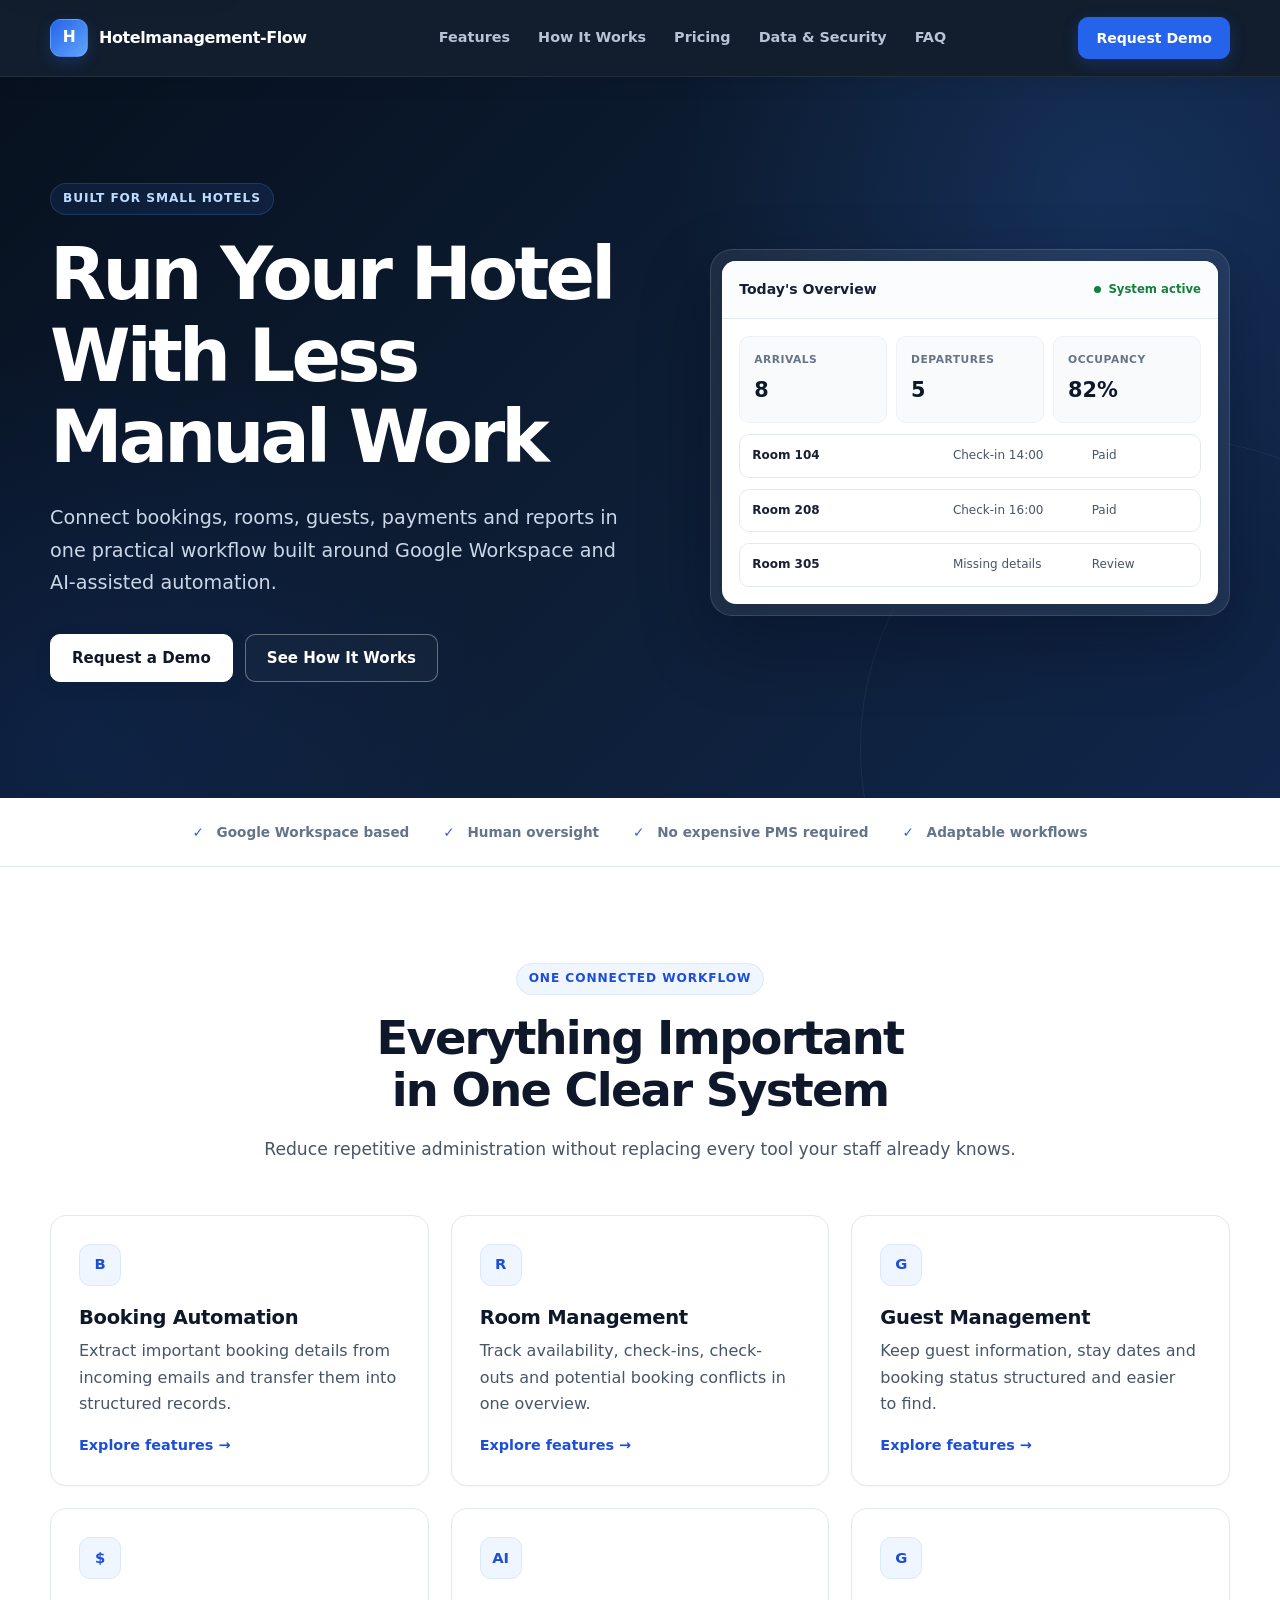
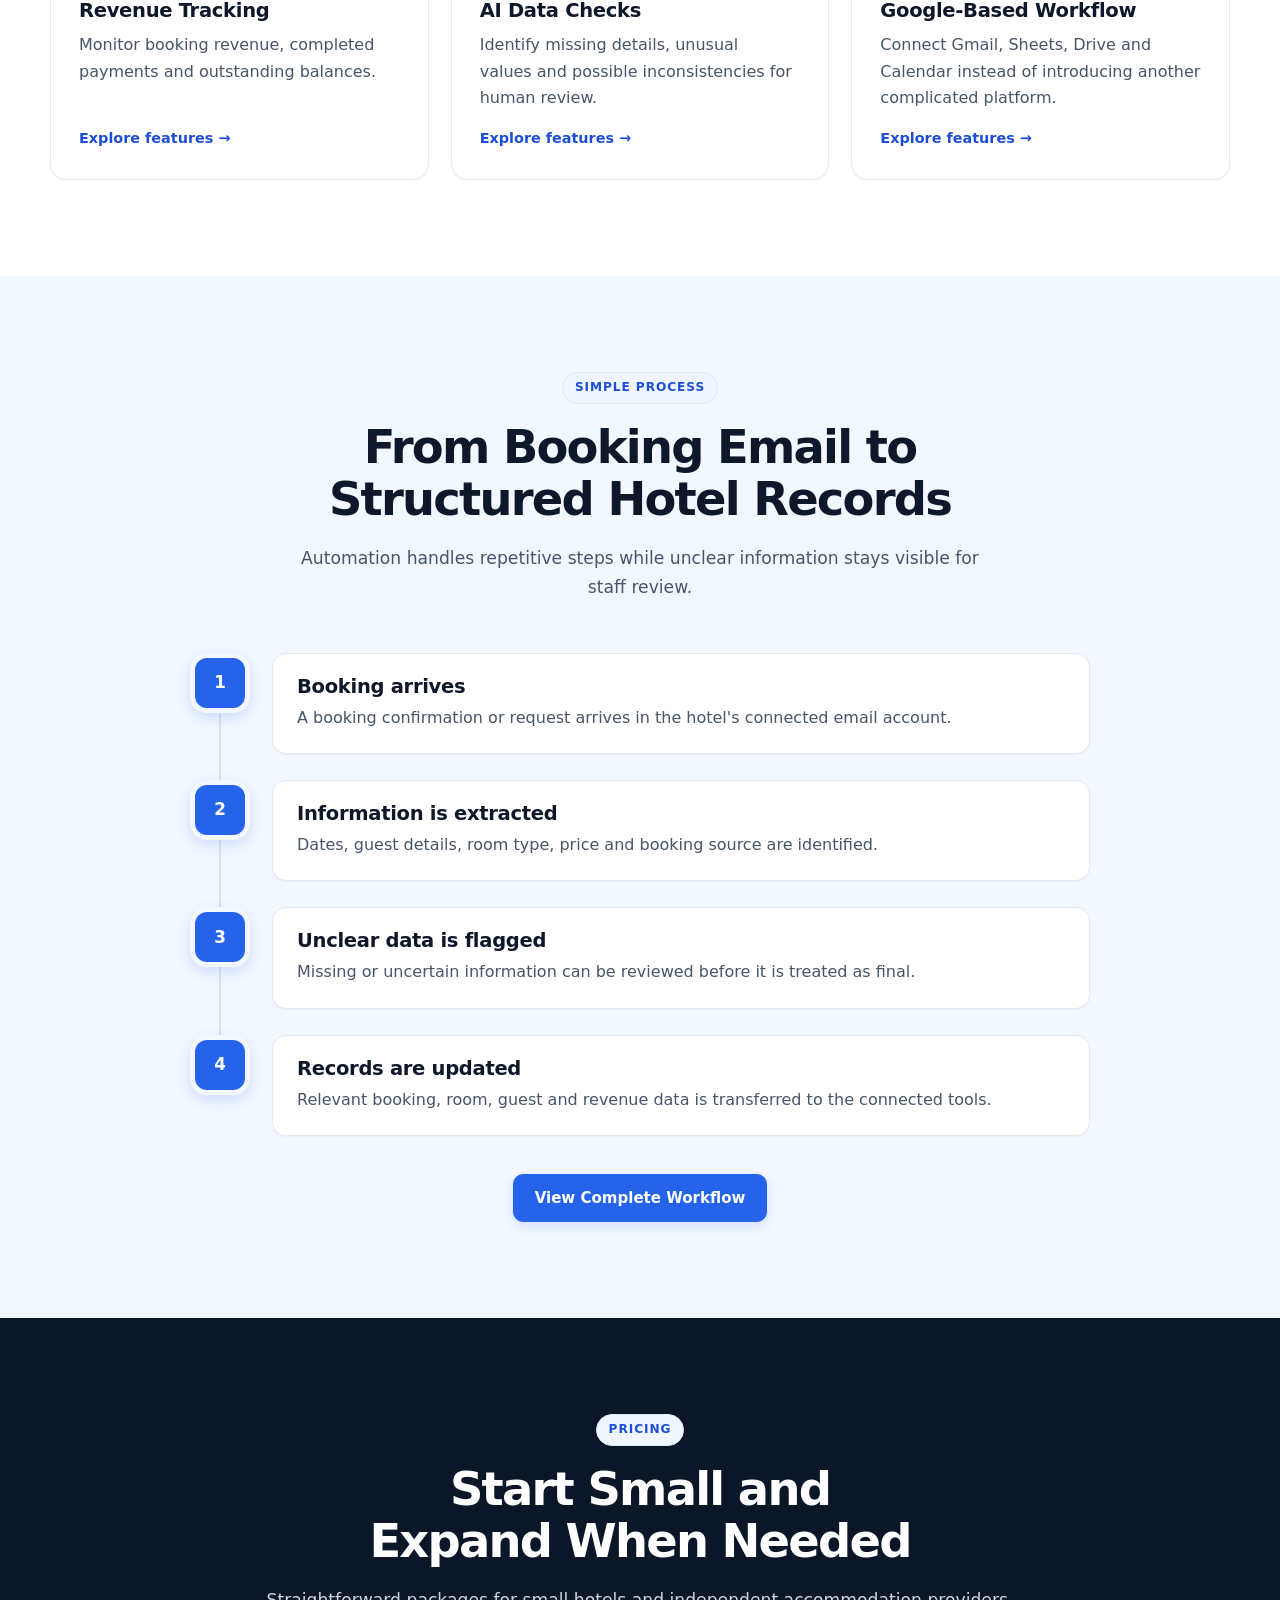
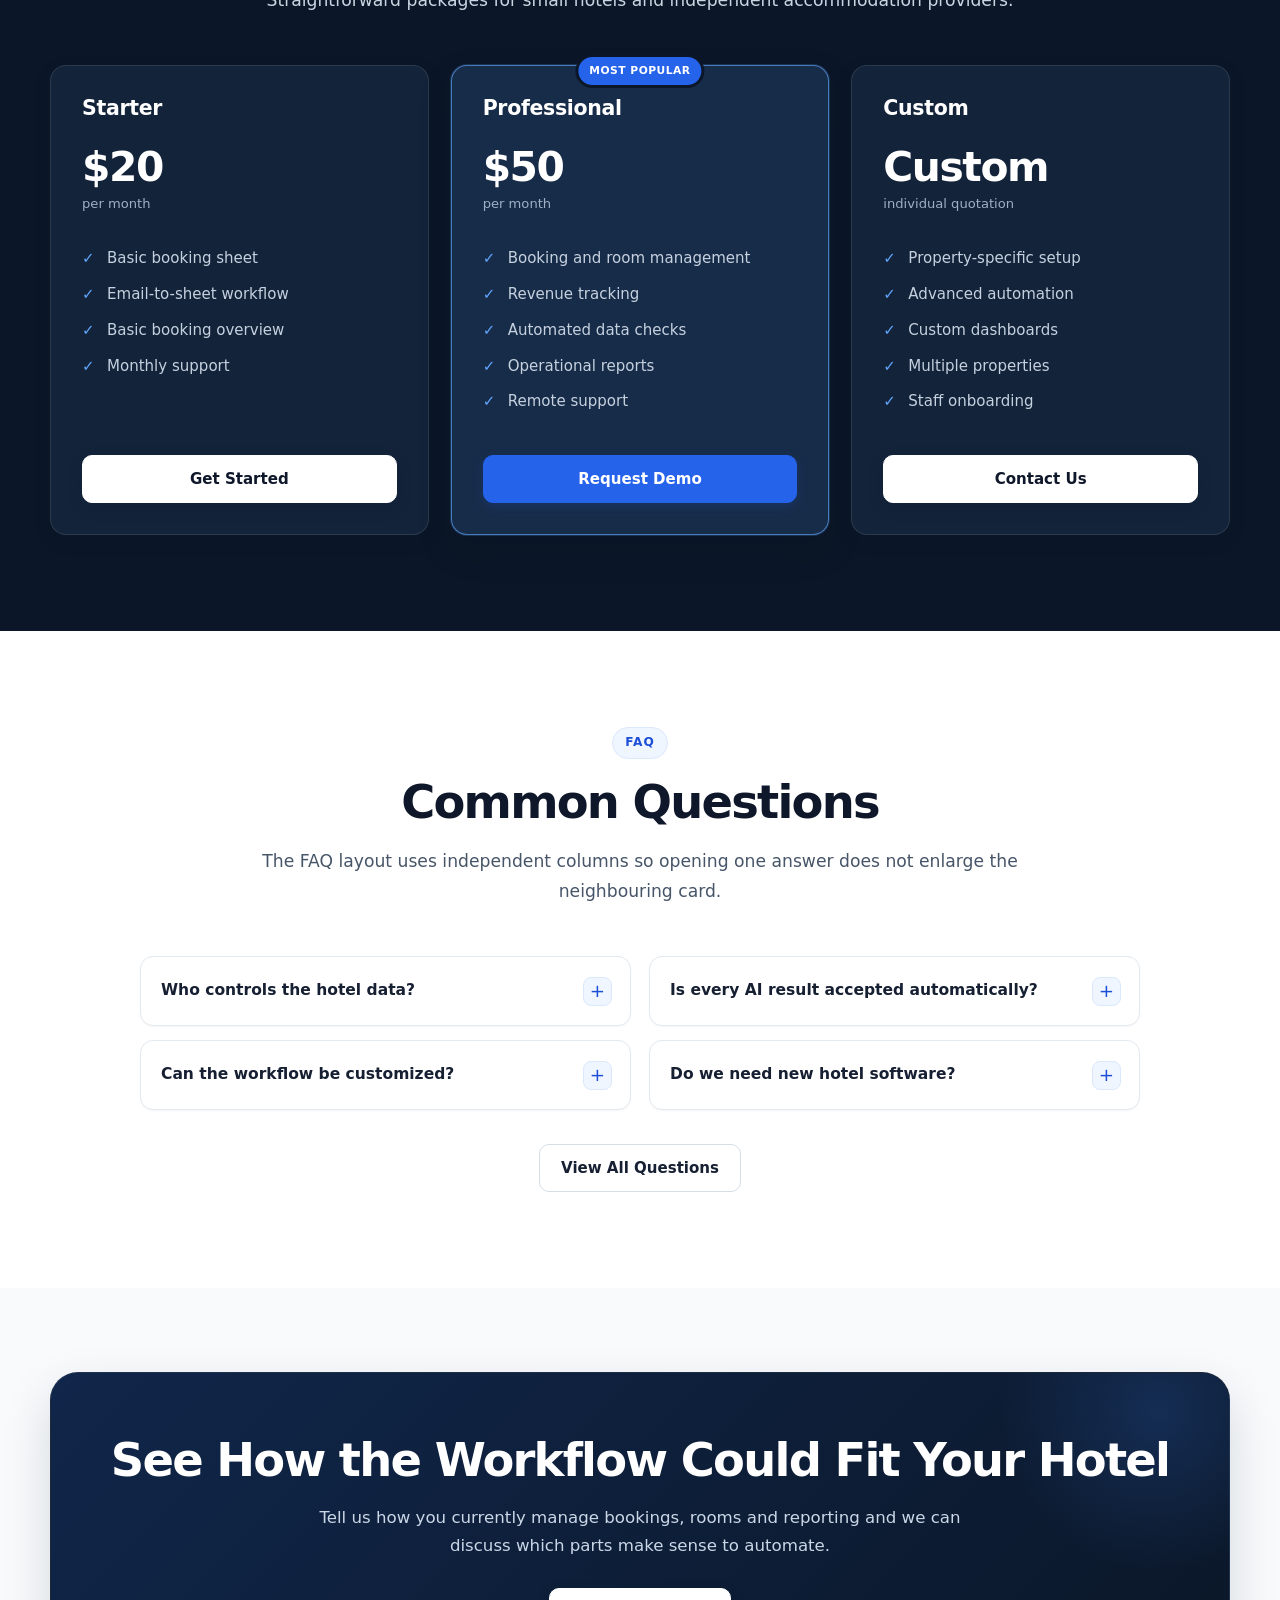
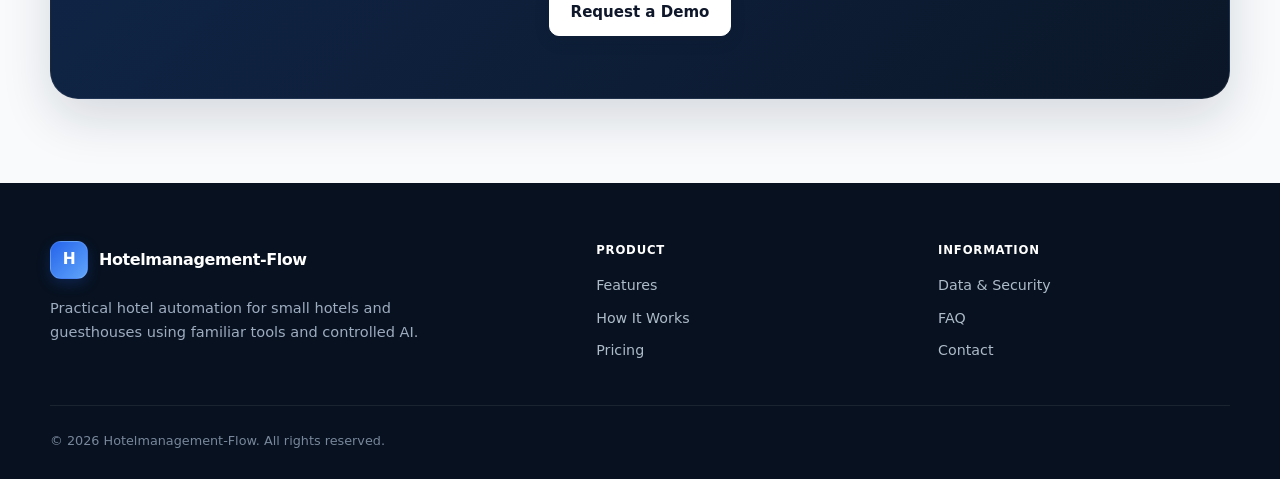
==== commit 9383d037: "Add Open Graph meta, favicon link, and defer script in index.html" ====
--- a/index.html
+++ b/index.html
@@ -21,6 +21,17 @@
   <meta name="robots" content="index, follow">
 
   <link rel="stylesheet" href="styles.css">
+
+  <!-- Open Graph / Twitter -->
+  <link rel="icon" href="/favicon.svg" />
+  <meta property="og:type" content="website">
+  <meta property="og:site_name" content="Hotelmanagement-Flow">
+  <meta property="og:title" content="Hotelmanagement-Flow — AI automation for small hotels">
+  <meta property="og:description" content="Connect bookings, rooms, guests, payments and reports in one workflow built around Google Workspace and AI-assisted automation.">
+  <meta property="og:url" content="https://flow-techsolutions.github.io/">
+  <meta property="og:image" content="https://flow-techsolutions.github.io/favicon.svg">
+  <meta name="twitter:card" content="summary_large_image">
+  <meta name="twitter:site" content="@FlowTechSolutions">
 </head>
 
 <body data-page="home">
@@ -663,6 +674,6 @@
     </div>
   </footer>
 
-  <script src="script.js"></script>
+  <script src="script.js" defer></script>
 </body>
 </html>
--- a/styles.css
+++ b/styles.css
@@ -1,73 +1,130 @@
+/* ==========================================================
+   Hotelmanagement-Flow
+   Professional Website Stylesheet
+   ========================================================== */
+
+
+/* ==========================================================
+   1. Design tokens
+   ========================================================== */
+
 :root {
-  --navy-950: #020617;
-  --navy-900: #0f172a;
-  --navy-800: #1e293b;
-
-  --blue-800: #1e3a8a;
+  /* Brand */
+  --navy-950: #07111f;
+  --navy-900: #0b1728;
+  --navy-850: #10203a;
+  --navy-800: #162640;
+
   --blue-700: #1d4ed8;
   --blue-600: #2563eb;
+  --blue-500: #3b82f6;
+  --blue-400: #60a5fa;
+
   --blue-100: #dbeafe;
   --blue-50: #eff6ff;
 
-  --cyan-400: #22d3ee;
-  --cyan-300: #67e8f9;
-
+  /* Neutral */
+  --slate-950: #0f172a;
+  --slate-900: #172033;
+  --slate-800: #1e293b;
   --slate-700: #334155;
   --slate-600: #475569;
   --slate-500: #64748b;
+  --slate-400: #94a3b8;
   --slate-300: #cbd5e1;
   --slate-200: #e2e8f0;
+  --slate-150: #e9eef5;
   --slate-100: #f1f5f9;
+  --slate-50: #f8fafc;
 
   --white: #ffffff;
-  --background: #f8fafc;
-
-  --success: #16a34a;
-
+
+  /* Semantic */
+  --success: #15803d;
+  --warning: #b45309;
+  --danger: #b91c1c;
+
+  /* Backgrounds */
+  --page-background: #f8fafc;
+  --surface: #ffffff;
+  --surface-soft: #f4f7fb;
+  --surface-blue: #f3f7ff;
+
+  /* Borders */
+  --border: #e3e9f0;
+  --border-strong: #d5dde8;
+
+  /* Layout */
   --container: 1180px;
-
+  --header-height: 76px;
+
+  /* Radius */
+  --radius-xs: 8px;
   --radius-sm: 10px;
-  --radius-md: 18px;
-  --radius-lg: 28px;
-
-  --shadow-sm: 0 4px 16px rgba(15, 23, 42, 0.06);
-  --shadow-md: 0 14px 38px rgba(15, 23, 42, 0.09);
-  --shadow-lg: 0 24px 60px rgba(15, 23, 42, 0.16);
-}
-
-/* --------------------------------------------------
-   Reset
--------------------------------------------------- */
-
-*,
-*::before,
-*::after {
-  box-sizing: border-box;
-}
-
-html {
-  scroll-behavior: smooth;
-  scroll-padding-top: 100px;
-}
-
-body {
-  margin: 0;
-
-  color: var(--navy-900);
-  background: var(--background);
-
-  font-family:
+  --radius-md: 16px;
+  --radius-lg: 22px;
+  --radius-xl: 28px;
+
+  /* Shadows */
+  --shadow-xs:
+    0 1px 2px rgba(15, 23, 42, 0.04);
+
+  --shadow-sm:
+    0 4px 14px rgba(15, 23, 42, 0.055);
+
+  --shadow-md:
+    0 12px 30px rgba(15, 23, 42, 0.075);
+
+  --shadow-lg:
+    0 24px 55px rgba(15, 23, 42, 0.13);
+
+  /* Motion */
+  --transition-fast: 150ms ease;
+  --transition: 200ms ease;
+
+  /* Typography */
+  --font-sans:
     Inter,
+    ui-sans-serif,
     system-ui,
     -apple-system,
     BlinkMacSystemFont,
     "Segoe UI",
     sans-serif;
-
+}
+
+
+/* ==========================================================
+   2. Reset
+   ========================================================== */
+
+*,
+*::before,
+*::after {
+  box-sizing: border-box;
+}
+
+html {
+  scroll-behavior: smooth;
+  scroll-padding-top: calc(var(--header-height) + 24px);
+}
+
+body {
+  min-height: 100vh;
+  margin: 0;
+
+  overflow-x: hidden;
+
+  color: var(--slate-900);
+  background: var(--page-background);
+
+  font-family: var(--font-sans);
   font-size: 16px;
   line-height: 1.65;
 
   -webkit-font-smoothing: antialiased;
+  -moz-osx-font-smoothing: grayscale;
+  -webkit-text-size-adjust: 100%;
 }
 
 body.nav-open {
@@ -75,7 +132,8 @@
 }
 
 img,
-svg {
+svg,
+video {
   display: block;
   max-width: 100%;
 }
@@ -105,111 +163,59 @@
 h1,
 h2,
 h3 {
+  color: var(--slate-950);
+
+  font-weight: 760;
   line-height: 1.12;
+
   text-wrap: balance;
 }
 
 h1 {
   margin-bottom: 24px;
 
-  font-size: clamp(2.65rem, 6vw, 4.7rem);
-  letter-spacing: -0.05em;
+  font-size: clamp(2.75rem, 5.7vw, 4.65rem);
+  letter-spacing: -0.052em;
 }
 
 h2 {
-  margin-bottom: 16px;
-
-  font-size: clamp(2rem, 4vw, 3rem);
-  letter-spacing: -0.035em;
+  margin-bottom: 17px;
+
+  font-size: clamp(2rem, 3.7vw, 2.9rem);
+  letter-spacing: -0.038em;
 }
 
 h3 {
   margin-bottom: 10px;
-  font-size: 1.25rem;
+
+  font-size: 1.22rem;
+  letter-spacing: -0.015em;
 }
 
 p {
   color: var(--slate-600);
   text-wrap: pretty;
 }
+
+::selection {
+  color: var(--white);
+  background: var(--blue-600);
+}
+
+
+/* ==========================================================
+   3. Focus and accessibility
+   ========================================================== */
 
 a:focus-visible,
 button:focus-visible,
 input:focus-visible,
 textarea:focus-visible,
+select:focus-visible,
 summary:focus-visible {
-  outline: 3px solid var(--cyan-400);
-  outline-offset: 4px;
-}
-
-/* --------------------------------------------------
-   Layout
--------------------------------------------------- */
-
-.container {
-  width: min(calc(100% - 40px), var(--container));
-  margin-inline: auto;
-}
-
-.section {
-  padding: 92px 0;
-}
-
-.section-light {
-  background: var(--white);
-}
-
-.section-blue {
-  background: var(--blue-50);
-}
-
-.section-dark {
-  color: var(--white);
-  background: var(--navy-900);
-}
-
-.section-dark h2,
-.section-dark h3 {
-  color: var(--white);
-}
-
-.section-dark p {
-  color: var(--slate-300);
-}
-
-.section-heading {
-  max-width: 780px;
-  margin: 0 auto 48px;
-  text-align: center;
-}
-
-.eyebrow {
-  display: inline-flex;
-  align-items: center;
-  gap: 8px;
-
-  margin-bottom: 17px;
-  padding: 7px 13px;
-
-  color: var(--blue-700);
-  background: var(--blue-100);
-
-  border-radius: 999px;
-
-  font-size: 0.82rem;
-  font-weight: 800;
-  letter-spacing: 0.05em;
-  text-transform: uppercase;
-}
-
-.subtitle {
-  margin-bottom: 0;
-  font-size: 1.08rem;
-}
-
-/* --------------------------------------------------
-   Accessibility
--------------------------------------------------- */
+  outline: 3px solid rgba(59, 130, 246, 0.55);
+  outline-offset: 3px;
+}
 
 .skip-link {
   position: fixed;
@@ -219,112 +225,418 @@
 
   padding: 10px 14px;
 
-  color: var(--navy-900);
+  color: var(--slate-950);
   background: var(--white);
 
   border-radius: var(--radius-sm);
+
   box-shadow: var(--shadow-md);
 
+  font-weight: 700;
   text-decoration: none;
 
   transform: translateY(-160%);
-  transition: transform 0.2s ease;
+
+  transition: transform var(--transition);
 }
 
 .skip-link:focus {
   transform: translateY(0);
 }
 
-/* --------------------------------------------------
-   Header / navigation
--------------------------------------------------- */
+
+/* ==========================================================
+   4. General layout
+   ========================================================== */
+
+.container {
+  width: min(
+    calc(100% - 40px),
+    var(--container)
+  );
+
+  margin-inline: auto;
+}
+
+.section {
+  padding: 96px 0;
+}
+
+.section-light {
+  background: var(--white);
+}
+
+.section-blue {
+  background: var(--surface-blue);
+}
+
+.section-dark {
+  color: var(--white);
+  background: var(--navy-900);
+}
+
+.section-dark h1,
+.section-dark h2,
+.section-dark h3 {
+  color: var(--white);
+}
+
+.section-dark p {
+  color: var(--slate-300);
+}
+
+.section-heading {
+  max-width: 760px;
+
+  margin: 0 auto 50px;
+
+  text-align: center;
+}
+
+.section-heading h2 {
+  margin-bottom: 18px;
+}
+
+.subtitle {
+  margin-bottom: 0;
+
+  color: var(--slate-600);
+
+  font-size: 1.075rem;
+  line-height: 1.72;
+}
+
+.section-dark .subtitle {
+  color: var(--slate-300);
+}
+
+
+/* ==========================================================
+   5. Eyebrows / labels
+   ========================================================== */
+
+.eyebrow {
+  display: inline-flex;
+  align-items: center;
+
+  margin-bottom: 18px;
+
+  padding: 7px 12px;
+
+  color: var(--blue-700);
+  background: var(--blue-50);
+
+  border: 1px solid #dce8fb;
+  border-radius: 999px;
+
+  font-size: 0.76rem;
+  font-weight: 750;
+  letter-spacing: 0.075em;
+  line-height: 1.3;
+
+  text-transform: uppercase;
+}
+
+
+/* ==========================================================
+   6. Header
+   ========================================================== */
 
 .site-header {
   position: sticky;
   top: 0;
   z-index: 1000;
 
-  background: rgba(255, 255, 255, 0.92);
-  border-bottom: 1px solid rgba(148, 163, 184, 0.18);
-  backdrop-filter: blur(16px);
+  width: 100%;
+
+  background: rgba(11, 23, 40, 0.97);
+
+  border-bottom:
+    1px solid rgba(255, 255, 255, 0.08);
+
+  box-shadow:
+    0 4px 20px rgba(7, 17, 31, 0.09);
+
+  backdrop-filter: blur(18px);
+  -webkit-backdrop-filter: blur(18px);
 }
 
 .navbar {
-  min-height: 76px;
+  min-height: var(--header-height);
 
   display: flex;
   align-items: center;
   justify-content: space-between;
+
   gap: 28px;
 }
 
+
+/* ==========================================================
+   7. Brand
+   ========================================================== */
+
 .brand {
-  display: flex;
+  display: inline-flex;
   align-items: center;
+
   gap: 11px;
 
   flex-shrink: 0;
 
-  color: var(--navy-900);
-
-  font-weight: 850;
+  color: var(--white);
+
+  font-size: 1rem;
+  font-weight: 760;
   letter-spacing: -0.025em;
+
   text-decoration: none;
 }
 
+.brand:hover {
+  color: var(--white);
+}
+
 .brand-mark {
-  width: 37px;
-  height: 37px;
+  width: 38px;
+  height: 38px;
 
   display: grid;
   place-items: center;
 
-  color: var(--white);
+  flex-shrink: 0;
+
+  color: var(--white);
+
   background:
     linear-gradient(
       135deg,
       var(--blue-600),
-      var(--cyan-400)
+      var(--blue-400)
     );
 
+  border:
+    1px solid rgba(255, 255, 255, 0.1);
+
   border-radius: 11px;
 
-  font-weight: 900;
-}
+  box-shadow:
+    0 5px 14px rgba(37, 99, 235, 0.22);
+
+  font-size: 0.97rem;
+  font-weight: 800;
+}
+
+
+/* ==========================================================
+   8. Desktop navigation
+   ========================================================== */
 
 .nav-links {
   display: flex;
   align-items: center;
-  gap: 5px;
+
+  gap: 4px;
 }
 
 .nav-link {
-  padding: 9px 11px;
-
-  color: var(--slate-600);
-
-  border-radius: 8px;
-
-  font-size: 0.93rem;
-  font-weight: 650;
+  position: relative;
+
+  display: inline-flex;
+  align-items: center;
+  justify-content: center;
+
+  min-height: 42px;
+
+  padding: 9px 12px;
+
+  color: #b7c4d5;
+  background: transparent;
+
+  border-radius: var(--radius-xs);
+
+  font-size: 0.9rem;
+  font-weight: 620;
+  line-height: 1.2;
+
   text-decoration: none;
 
   transition:
-    color 0.18s ease,
-    background-color 0.18s ease;
-}
-
-.nav-link:hover,
+    color var(--transition-fast),
+    background-color var(--transition-fast);
+}
+
+.nav-link:hover {
+  color: var(--white);
+
+  background:
+    rgba(255, 255, 255, 0.065);
+}
+
 .nav-link.active {
-  color: var(--blue-700);
-  background: var(--blue-50);
+  color: var(--white);
+
+  background:
+    rgba(59, 130, 246, 0.16);
+}
+
+.nav-link.active::after {
+  content: "";
+
+  position: absolute;
+
+  right: 12px;
+  bottom: 5px;
+  left: 12px;
+
+  height: 2px;
+
+  background: var(--blue-400);
+
+  border-radius: 999px;
 }
 
 .nav-actions {
   display: flex;
   align-items: center;
+
   gap: 12px;
 }
+
+
+/* ==========================================================
+   9. Buttons
+   ========================================================== */
+
+.button {
+  min-height: 48px;
+
+  display: inline-flex;
+  align-items: center;
+  justify-content: center;
+
+  gap: 8px;
+
+  padding: 12px 21px;
+
+  color: var(--white);
+  background: var(--blue-600);
+
+  border:
+    1px solid var(--blue-600);
+
+  border-radius: var(--radius-sm);
+
+  box-shadow:
+    0 4px 12px rgba(37, 99, 235, 0.16);
+
+  font-size: 0.94rem;
+  font-weight: 680;
+  line-height: 1.2;
+
+  text-align: center;
+  text-decoration: none;
+
+  transition:
+    background-color var(--transition),
+    border-color var(--transition),
+    box-shadow var(--transition),
+    transform var(--transition-fast);
+}
+
+.button:hover {
+  color: var(--white);
+  background: var(--blue-700);
+
+  border-color: var(--blue-700);
+
+  box-shadow:
+    0 8px 20px rgba(37, 99, 235, 0.2);
+
+  transform: translateY(-1px);
+}
+
+.button:active {
+  transform: translateY(0);
+}
+
+.button-small {
+  min-height: 42px;
+
+  padding: 10px 17px;
+
+  font-size: 0.88rem;
+}
+
+.button-light {
+  color: var(--slate-950);
+  background: var(--white);
+
+  border-color: var(--white);
+
+  box-shadow:
+    0 5px 16px rgba(15, 23, 42, 0.12);
+}
+
+.button-light:hover {
+  color: var(--slate-950);
+  background: var(--slate-50);
+
+  border-color: var(--slate-50);
+}
+
+.button-outline {
+  color: var(--slate-900);
+  background: transparent;
+
+  border-color: var(--border-strong);
+
+  box-shadow: none;
+}
+
+.button-outline:hover {
+  color: var(--blue-700);
+  background: var(--white);
+
+  border-color: #b9cef6;
+
+  box-shadow: var(--shadow-xs);
+}
+
+.button-group {
+  display: flex;
+  flex-wrap: wrap;
+
+  gap: 12px;
+}
+
+
+/* Header button */
+
+.site-header .button {
+  min-height: 42px;
+
+  background: var(--blue-600);
+
+  border-color: var(--blue-600);
+
+  box-shadow:
+    0 5px 16px rgba(37, 99, 235, 0.23);
+}
+
+.site-header .button:hover {
+  background: var(--blue-500);
+
+  border-color: var(--blue-500);
+
+  box-shadow:
+    0 7px 20px rgba(37, 99, 235, 0.29);
+}
+
+
+/* ==========================================================
+   10. Mobile navigation toggle
+   ========================================================== */
 
 .nav-toggle {
   width: 44px;
@@ -333,11 +645,28 @@
   display: none;
   place-items: center;
 
-  color: var(--navy-900);
-  background: var(--white);
-
-  border: 1px solid var(--slate-200);
-  border-radius: 10px;
+  padding: 0;
+
+  color: var(--white);
+  background:
+    rgba(255, 255, 255, 0.055);
+
+  border:
+    1px solid rgba(255, 255, 255, 0.12);
+
+  border-radius: var(--radius-sm);
+
+  transition:
+    background-color var(--transition-fast),
+    border-color var(--transition-fast);
+}
+
+.nav-toggle:hover {
+  background:
+    rgba(255, 255, 255, 0.09);
+
+  border-color:
+    rgba(255, 255, 255, 0.18);
 }
 
 .nav-toggle-lines,
@@ -350,11 +679,11 @@
 
   background: currentColor;
 
-  border-radius: 99px;
+  border-radius: 999px;
 
   transition:
-    transform 0.2s ease,
-    opacity 0.2s ease;
+    transform var(--transition),
+    opacity var(--transition);
 }
 
 .nav-toggle-lines {
@@ -364,6 +693,7 @@
 .nav-toggle-lines::before,
 .nav-toggle-lines::after {
   content: "";
+
   position: absolute;
   left: 0;
 }
@@ -376,297 +706,354 @@
   top: 6px;
 }
 
-.nav-toggle[aria-expanded="true"] .nav-toggle-lines {
+.nav-toggle[aria-expanded="true"]
+.nav-toggle-lines {
   background: transparent;
 }
 
-.nav-toggle[aria-expanded="true"] .nav-toggle-lines::before {
+.nav-toggle[aria-expanded="true"]
+.nav-toggle-lines::before {
   top: 0;
+
   transform: rotate(45deg);
 }
 
-.nav-toggle[aria-expanded="true"] .nav-toggle-lines::after {
+.nav-toggle[aria-expanded="true"]
+.nav-toggle-lines::after {
   top: 0;
+
   transform: rotate(-45deg);
 }
 
-/* --------------------------------------------------
-   Buttons
--------------------------------------------------- */
-
-.button {
-  min-height: 49px;
-
-  display: inline-flex;
-  align-items: center;
-  justify-content: center;
-  gap: 9px;
-
-  padding: 12px 22px;
-
-  color: var(--white);
-  background: var(--blue-600);
-
-  border: 1px solid transparent;
-  border-radius: 10px;
-
-  font-weight: 750;
-  line-height: 1.2;
-  text-align: center;
-  text-decoration: none;
-
-  transition:
-    transform 0.18s ease,
-    box-shadow 0.18s ease,
-    background-color 0.18s ease;
-}
-
-.button:hover {
-  background: var(--blue-700);
-  box-shadow: 0 10px 24px rgba(37, 99, 235, 0.22);
-  transform: translateY(-2px);
-}
-
-.button:active {
-  transform: translateY(0);
-}
-
-.button-small {
-  min-height: 42px;
-  padding: 10px 17px;
-  font-size: 0.91rem;
-}
-
-.button-light {
-  color: var(--navy-900);
-  background: var(--white);
-}
-
-.button-light:hover {
-  background: var(--slate-100);
-}
-
-.button-outline {
-  color: var(--navy-900);
-  background: transparent;
-  border-color: var(--slate-300);
-}
-
-.button-outline:hover {
-  background: var(--white);
-  border-color: var(--blue-600);
-}
-
-.button-group {
-  display: flex;
-  flex-wrap: wrap;
-  gap: 12px;
-}
-
-/* --------------------------------------------------
-   Home hero
--------------------------------------------------- */
+
+/* ==========================================================
+   11. Home hero
+   ========================================================== */
 
 .hero {
   position: relative;
   isolation: isolate;
+
   overflow: hidden;
 
-  padding: 100px 0 110px;
+  padding: 106px 0 116px;
 
   color: var(--white);
 
   background:
     radial-gradient(
-      circle at 10% 15%,
-      rgba(34, 211, 238, 0.18),
-      transparent 30%
+      circle at 86% 15%,
+      rgba(59, 130, 246, 0.17),
+      transparent 34%
     ),
     radial-gradient(
-      circle at 90% 80%,
-      rgba(37, 99, 235, 0.35),
-      transparent 34%
+      circle at 6% 92%,
+      rgba(37, 99, 235, 0.11),
+      transparent 31%
     ),
     linear-gradient(
       135deg,
-      var(--navy-950),
-      var(--blue-800)
+      #07111f 0%,
+      #0d1d34 50%,
+      #10264a 100%
     );
+}
+
+.hero::after {
+  content: "";
+
+  position: absolute;
+
+  right: -200px;
+  bottom: -260px;
+
+  z-index: -1;
+
+  width: 620px;
+  height: 620px;
+
+  border:
+    1px solid rgba(255, 255, 255, 0.055);
+
+  border-radius: 50%;
 }
 
 .hero-grid {
   display: grid;
-  grid-template-columns: minmax(0, 1.05fr) minmax(380px, 0.95fr);
+
+  grid-template-columns:
+    minmax(0, 1.06fr)
+    minmax(360px, 0.94fr);
+
   align-items: center;
-  gap: 70px;
+
+  gap: 74px;
 }
 
 .hero-copy {
-  max-width: 680px;
+  max-width: 690px;
+}
+
+.hero-copy h1 {
+  color: var(--white);
 }
 
 .hero-copy p {
-  max-width: 640px;
-  margin-bottom: 32px;
-
-  color: #dbeafe;
-  font-size: clamp(1.08rem, 2vw, 1.22rem);
+  max-width: 630px;
+
+  margin-bottom: 34px;
+
+  color: #cbd7e7;
+
+  font-size:
+    clamp(1.075rem, 2vw, 1.2rem);
+
+  line-height: 1.7;
 }
 
 .hero .eyebrow {
-  color: var(--cyan-300);
-  background: rgba(34, 211, 238, 0.1);
-  border: 1px solid rgba(103, 232, 249, 0.2);
-}
+  color: #bfdbfe;
+
+  background:
+    rgba(59, 130, 246, 0.11);
+
+  border-color:
+    rgba(96, 165, 250, 0.19);
+}
+
+.hero .button-outline {
+  color: var(--white);
+
+  background:
+    rgba(255, 255, 255, 0.025);
+
+  border-color:
+    rgba(255, 255, 255, 0.26);
+}
+
+.hero .button-outline:hover {
+  color: var(--white);
+
+  background:
+    rgba(255, 255, 255, 0.075);
+
+  border-color:
+    rgba(255, 255, 255, 0.42);
+}
+
+
+/* ==========================================================
+   12. Dashboard mockup
+   ========================================================== */
 
 .hero-dashboard {
   position: relative;
 
-  padding: 18px;
-
-  background: rgba(255, 255, 255, 0.08);
-  border: 1px solid rgba(255, 255, 255, 0.15);
-  border-radius: 24px;
-  box-shadow: var(--shadow-lg);
-  backdrop-filter: blur(10px);
+  padding: 11px;
+
+  background:
+    rgba(255, 255, 255, 0.07);
+
+  border:
+    1px solid rgba(255, 255, 255, 0.12);
+
+  border-radius: 22px;
+
+  box-shadow:
+    0 28px 70px rgba(2, 6, 23, 0.3);
+
+  backdrop-filter: blur(12px);
 }
 
 .dashboard-window {
   overflow: hidden;
 
-  color: var(--navy-900);
+  color: var(--slate-900);
   background: var(--white);
 
-  border-radius: 16px;
+  border-radius: 14px;
+
+  box-shadow:
+    0 2px 6px rgba(15, 23, 42, 0.06);
 }
 
 .dashboard-top {
+  min-height: 58px;
+
   display: flex;
   align-items: center;
   justify-content: space-between;
 
-  padding: 16px 18px;
-
-  border-bottom: 1px solid var(--slate-200);
+  gap: 16px;
+
+  padding: 14px 17px;
+
+  background: #fbfcfe;
+
+  border-bottom:
+    1px solid var(--border);
 }
 
 .dashboard-title {
-  font-size: 0.91rem;
-  font-weight: 800;
+  color: var(--slate-900);
+
+  font-size: 0.88rem;
+  font-weight: 720;
 }
 
 .status {
   display: inline-flex;
   align-items: center;
+
   gap: 7px;
 
   color: var(--success);
 
-  font-size: 0.76rem;
-  font-weight: 750;
+  font-size: 0.73rem;
+  font-weight: 680;
 }
 
 .status::before {
   content: "";
 
-  width: 8px;
-  height: 8px;
+  width: 7px;
+  height: 7px;
 
   background: currentColor;
+
   border-radius: 50%;
 }
 
 .dashboard-body {
   display: grid;
-  gap: 12px;
-  padding: 18px;
+
+  gap: 11px;
+
+  padding: 17px;
 }
 
 .metric-grid {
   display: grid;
-  grid-template-columns: repeat(3, 1fr);
-  gap: 10px;
+
+  grid-template-columns:
+    repeat(3, minmax(0, 1fr));
+
+  gap: 9px;
 }
 
 .metric {
-  padding: 15px;
-
-  background: var(--slate-100);
-  border-radius: 11px;
+  padding: 14px;
+
+  background: var(--slate-50);
+
+  border:
+    1px solid #edf1f6;
+
+  border-radius: var(--radius-sm);
 }
 
 .metric-label {
   display: block;
+
   margin-bottom: 5px;
 
   color: var(--slate-500);
 
-  font-size: 0.72rem;
-  font-weight: 700;
+  font-size: 0.67rem;
+  font-weight: 680;
+  letter-spacing: 0.045em;
 }
 
 .metric-value {
-  font-size: 1.35rem;
-  font-weight: 850;
+  color: var(--slate-950);
+
+  font-size: 1.3rem;
+  font-weight: 760;
 }
 
 .booking-row {
   display: grid;
-  grid-template-columns: 1.4fr 0.9fr 0.7fr;
+
+  grid-template-columns:
+    1.4fr 0.95fr 0.7fr;
+
+  align-items: center;
+
   gap: 8px;
 
-  padding: 12px 13px;
+  padding: 11px 12px;
 
   color: var(--slate-600);
   background: var(--white);
 
-  border: 1px solid var(--slate-200);
-  border-radius: 10px;
-
-  font-size: 0.77rem;
+  border:
+    1px solid var(--border);
+
+  border-radius: var(--radius-sm);
+
+  font-size: 0.75rem;
 }
 
 .booking-row strong {
-  color: var(--navy-900);
-}
-
-/* --------------------------------------------------
-   Trust strip
--------------------------------------------------- */
+  color: var(--slate-900);
+
+  font-weight: 680;
+}
+
+
+/* ==========================================================
+   13. Trust strip
+   ========================================================== */
 
 .trust-strip {
-  padding: 22px 0;
+  padding: 23px 0;
 
   background: var(--white);
-  border-bottom: 1px solid var(--slate-200);
+
+  border-bottom:
+    1px solid var(--border);
 }
 
 .trust-list {
   display: flex;
   flex-wrap: wrap;
+
   align-items: center;
   justify-content: center;
-  gap: 14px 38px;
+
+  gap: 14px 34px;
 
   color: var(--slate-500);
 
-  font-size: 0.88rem;
-  font-weight: 700;
+  font-size: 0.85rem;
+  font-weight: 620;
+}
+
+.trust-item {
+  white-space: nowrap;
 }
 
 .trust-item::before {
   content: "✓";
+
   margin-right: 8px;
+
   color: var(--blue-600);
-}
-
-/* --------------------------------------------------
-   Cards
--------------------------------------------------- */
+
+  font-weight: 800;
+}
+
+
+/* ==========================================================
+   14. Cards
+   ========================================================== */
 
 .card-grid {
   display: grid;
-  grid-template-columns: repeat(3, minmax(0, 1fr));
+
+  grid-template-columns:
+    repeat(3, minmax(0, 1fr));
+
   gap: 22px;
 }
 
@@ -680,541 +1067,813 @@
 
   background: var(--white);
 
-  border: 1px solid var(--slate-200);
+  border:
+    1px solid var(--border);
+
   border-radius: var(--radius-md);
 
+  box-shadow: var(--shadow-xs);
+
+  transition:
+    border-color var(--transition),
+    box-shadow var(--transition),
+    transform var(--transition);
+}
+
+.card:hover {
+  border-color: #cbd9ec;
+
   box-shadow: var(--shadow-sm);
 
-  transition:
-    transform 0.2s ease,
-    border-color 0.2s ease,
-    box-shadow 0.2s ease;
-}
-
-.card:hover {
-  border-color: #bfdbfe;
-  box-shadow: var(--shadow-md);
-  transform: translateY(-4px);
+  transform: translateY(-2px);
 }
 
 .card-icon {
-  width: 44px;
-  height: 44px;
+  width: 42px;
+  height: 42px;
 
   display: grid;
   place-items: center;
 
-  margin-bottom: 20px;
+  margin-bottom: 21px;
 
   color: var(--blue-700);
   background: var(--blue-50);
 
-  border-radius: 12px;
-
-  font-size: 1.15rem;
-  font-weight: 900;
+  border:
+    1px solid #dce8fb;
+
+  border-radius: 11px;
+
+  font-size: 0.92rem;
+  font-weight: 780;
+}
+
+.card h3 {
+  color: var(--slate-950);
 }
 
 .card p {
   flex: 1;
+
+  margin-bottom: 16px;
 }
 
 .card-link {
   display: inline-flex;
   align-items: center;
+
   gap: 6px;
 
-  margin-top: 8px;
+  width: fit-content;
+
+  margin-top: auto;
 
   color: var(--blue-700);
 
-  font-weight: 750;
+  font-size: 0.9rem;
+  font-weight: 680;
+
   text-decoration: none;
 }
 
 .card-link:hover {
+  color: var(--blue-600);
+
   text-decoration: underline;
+  text-decoration-thickness: 1px;
   text-underline-offset: 4px;
 }
 
-/* --------------------------------------------------
-   Steps
--------------------------------------------------- */
+
+/* ==========================================================
+   15. Process steps
+   ========================================================== */
 
 .steps {
   max-width: 900px;
+
   margin-inline: auto;
 }
 
 .step {
+  position: relative;
+
   display: grid;
-  grid-template-columns: 64px 1fr;
+
+  grid-template-columns:
+    60px minmax(0, 1fr);
+
   gap: 22px;
-
-  position: relative;
 }
 
 .step:not(:last-child) {
-  padding-bottom: 28px;
+  padding-bottom: 26px;
 }
 
 .step:not(:last-child)::before {
   content: "";
 
   position: absolute;
-  top: 58px;
+
+  top: 54px;
   bottom: 0;
-  left: 31px;
+  left: 29px;
 
   width: 2px;
 
-  background: var(--slate-200);
+  background: #d8e2ee;
 }
 
 .step-number {
   position: relative;
   z-index: 1;
 
-  width: 64px;
-  height: 64px;
+  width: 60px;
+  height: 60px;
 
   display: grid;
   place-items: center;
+
+  color: var(--white);
+  background: var(--blue-600);
+
+  border:
+    5px solid var(--surface-blue);
+
+  border-radius: 17px;
+
+  box-shadow:
+    0 5px 14px rgba(37, 99, 235, 0.17);
+
+  font-size: 1.05rem;
+  font-weight: 760;
+}
+
+.section-light .step-number {
+  border-color: var(--white);
+}
+
+.step-content {
+  padding: 22px 24px;
+
+  background: var(--white);
+
+  border:
+    1px solid var(--border);
+
+  border-radius: 14px;
+
+  box-shadow: var(--shadow-xs);
+}
+
+.step-content h3 {
+  margin-bottom: 7px;
+}
+
+.step-content p {
+  margin-bottom: 0;
+}
+
+
+/* ==========================================================
+   16. Pricing
+   ========================================================== */
+
+.pricing-grid {
+  display: grid;
+
+  grid-template-columns:
+    repeat(3, minmax(0, 1fr));
+
+  align-items: stretch;
+
+  gap: 22px;
+}
+
+.price-card {
+  position: relative;
+
+  height: 100%;
+
+  display: flex;
+  flex-direction: column;
+
+  padding: 31px;
+
+  color: var(--white);
+
+  background: #13233a;
+
+  border:
+    1px solid rgba(255, 255, 255, 0.1);
+
+  border-radius: var(--radius-md);
+
+  box-shadow:
+    0 6px 20px rgba(2, 6, 23, 0.08);
+
+  transition:
+    border-color var(--transition),
+    background-color var(--transition),
+    transform var(--transition);
+}
+
+.price-card:hover {
+  background: #172942;
+
+  border-color:
+    rgba(96, 165, 250, 0.32);
+
+  transform: translateY(-2px);
+}
+
+.price-card.featured {
+  background: #172c49;
+
+  border-color:
+    rgba(96, 165, 250, 0.65);
+
+  box-shadow:
+    0 0 0 1px
+      rgba(96, 165, 250, 0.2),
+    0 15px 35px
+      rgba(2, 6, 23, 0.15);
+}
+
+.price-badge {
+  position: absolute;
+
+  top: -12px;
+  left: 50%;
+
+  padding: 5px 11px;
+
+  color: var(--white);
+  background: var(--blue-600);
+
+  border:
+    3px solid var(--navy-900);
+
+  border-radius: 999px;
+
+  font-size: 0.67rem;
+  font-weight: 720;
+  letter-spacing: 0.045em;
+
+  white-space: nowrap;
+
+  transform: translateX(-50%);
+}
+
+.price-card h3 {
+  color: var(--white);
+
+  font-size: 1.28rem;
+}
+
+.price {
+  margin: 17px 0 25px;
+
+  color: var(--white);
+
+  font-size: 2.55rem;
+  font-weight: 760;
+  letter-spacing: -0.035em;
+  line-height: 1;
+}
+
+.price small {
+  display: block;
+
+  margin-top: 9px;
+
+  color: #9fb0c6;
+
+  font-size: 0.82rem;
+  font-weight: 500;
+  letter-spacing: 0;
+}
+
+.feature-list {
+  margin: 0 0 30px;
+
+  padding: 0;
+
+  list-style: none;
+}
+
+.feature-list li {
+  position: relative;
+
+  margin: 11px 0;
+
+  padding-left: 25px;
+
+  color: #c6d1df;
+
+  font-size: 0.94rem;
+}
+
+.feature-list li::before {
+  content: "✓";
+
+  position: absolute;
+
+  top: 0;
+  left: 0;
+
+  color: var(--blue-400);
+
+  font-weight: 800;
+}
+
+.price-card .button {
+  width: 100%;
+
+  margin-top: auto;
+}
+
+
+/* ==========================================================
+   17. FAQ
+   ========================================================== */
+
+/*
+   Two independent stacks intentionally prevent
+   cards in the neighbouring column from changing
+   height when one FAQ item opens.
+*/
+
+.faq-columns {
+  max-width: 1000px;
+
+  margin-inline: auto;
+
+  display: grid;
+
+  grid-template-columns:
+    repeat(2, minmax(0, 1fr));
+
+  align-items: start;
+
+  gap: 18px;
+}
+
+.faq-stack {
+  min-width: 0;
+
+  display: flex;
+  flex-direction: column;
+
+  gap: 14px;
+}
+
+.faq-item {
+  overflow: hidden;
+
+  background: var(--white);
+
+  border:
+    1px solid var(--border);
+
+  border-radius: 13px;
+
+  box-shadow: var(--shadow-xs);
+
+  transition:
+    border-color var(--transition),
+    box-shadow var(--transition);
+}
+
+.faq-item:hover {
+  border-color: #cfdae7;
+}
+
+.faq-item[open] {
+  border-color: #c1d3ed;
+
+  box-shadow: var(--shadow-sm);
+}
+
+.faq-item summary {
+  position: relative;
+
+  min-height: 68px;
+
+  display: flex;
+  align-items: center;
+
+  padding:
+    18px 56px
+    18px 20px;
+
+  color: var(--slate-900);
+
+  font-size: 0.97rem;
+  font-weight: 660;
+  line-height: 1.4;
+
+  cursor: pointer;
+
+  list-style: none;
+}
+
+.faq-item summary::-webkit-details-marker {
+  display: none;
+}
+
+.faq-item summary::after {
+  content: "+";
+
+  position: absolute;
+
+  right: 18px;
+
+  width: 29px;
+  height: 29px;
+
+  display: grid;
+  place-items: center;
+
+  color: var(--blue-700);
+  background: var(--blue-50);
+
+  border:
+    1px solid #dce8fb;
+
+  border-radius: 8px;
+
+  font-size: 1.14rem;
+  font-weight: 500;
+  line-height: 1;
+}
+
+.faq-item[open] summary::after {
+  content: "−";
+}
+
+.faq-answer {
+  padding:
+    0 20px 20px;
+}
+
+.faq-answer p {
+  margin-bottom: 0;
+
+  color: var(--slate-600);
+
+  font-size: 0.94rem;
+}
+
+
+/* ==========================================================
+   18. Subpage hero
+   ========================================================== */
+
+.page-hero {
+  position: relative;
+
+  overflow: hidden;
+
+  padding: 78px 0 74px;
+
+  color: var(--white);
+
+  background:
+    radial-gradient(
+      circle at 82% 24%,
+      rgba(59, 130, 246, 0.15),
+      transparent 32%
+    ),
+    linear-gradient(
+      135deg,
+      #07111f,
+      #102441
+    );
+}
+
+.page-hero::after {
+  content: "";
+
+  position: absolute;
+
+  top: -180px;
+  right: -180px;
+
+  width: 500px;
+  height: 500px;
+
+  border:
+    1px solid rgba(255, 255, 255, 0.05);
+
+  border-radius: 50%;
+}
+
+.page-hero-content {
+  position: relative;
+  z-index: 1;
+
+  max-width: 790px;
+}
+
+.page-hero h1 {
+  color: var(--white);
+
+  font-size:
+    clamp(2.55rem, 5vw, 4rem);
+}
+
+.page-hero p {
+  max-width: 700px;
+
+  margin-bottom: 0;
+
+  color: #c9d6e7;
+
+  font-size: 1.1rem;
+  line-height: 1.72;
+}
+
+.page-hero .eyebrow {
+  color: #bfdbfe;
+
+  background:
+    rgba(59, 130, 246, 0.11);
+
+  border-color:
+    rgba(96, 165, 250, 0.18);
+}
+
+
+/* ==========================================================
+   19. Split layouts
+   ========================================================== */
+
+.split {
+  display: grid;
+
+  grid-template-columns:
+    repeat(2, minmax(0, 1fr));
+
+  align-items: center;
+
+  gap: 66px;
+}
+
+.split > div:first-child {
+  max-width: 580px;
+}
+
+.info-panel {
+  padding: 31px;
+
+  background: var(--white);
+
+  border:
+    1px solid var(--border);
+
+  border-radius: var(--radius-md);
+
+  box-shadow: var(--shadow-sm);
+}
+
+.info-panel h3 {
+  margin-bottom: 19px;
+}
+
+.check-list {
+  margin: 23px 0 0;
+
+  padding: 0;
+
+  list-style: none;
+}
+
+.info-panel .check-list {
+  margin-top: 0;
+}
+
+.check-list li {
+  position: relative;
+
+  margin: 12px 0;
+
+  padding-left: 27px;
+
+  color: var(--slate-600);
+}
+
+.check-list li::before {
+  content: "✓";
+
+  position: absolute;
+
+  left: 0;
+
+  color: var(--blue-600);
+
+  font-weight: 780;
+}
+
+
+/* ==========================================================
+   20. CTA
+   ========================================================== */
+
+.cta-section {
+  padding: 84px 20px;
+
+  background: var(--page-background);
+}
+
+.cta-box {
+  position: relative;
+
+  width: min(
+    100%,
+    var(--container)
+  );
+
+  margin-inline: auto;
+
+  overflow: hidden;
+
+  padding: 62px 42px;
 
   color: var(--white);
 
   background:
     linear-gradient(
       135deg,
-      var(--blue-600),
-      var(--cyan-400)
+      #10264a,
+      #0b1728
     );
 
-  border-radius: 18px;
-
-  font-size: 1.25rem;
-  font-weight: 850;
-}
-
-.step-content {
-  margin-bottom: 4px;
-  padding: 22px 24px;
-
-  background: var(--white);
-
-  border: 1px solid var(--slate-200);
-  border-radius: 15px;
-}
-
-.step-content p {
-  margin-bottom: 0;
-}
-
-/* --------------------------------------------------
-   Pricing
--------------------------------------------------- */
-
-.pricing-grid {
-  display: grid;
-  grid-template-columns: repeat(3, minmax(0, 1fr));
-  gap: 22px;
-}
-
-.price-card {
-  position: relative;
-
-  height: 100%;
-
-  display: flex;
-  flex-direction: column;
-
-  padding: 30px;
-
-  color: var(--white);
-  background: var(--navy-800);
-
-  border: 1px solid var(--slate-700);
-  border-radius: var(--radius-md);
-}
-
-.price-card.featured {
-  border-color: var(--cyan-400);
-  box-shadow: 0 0 0 1px var(--cyan-400);
-}
-
-.price-badge {
+  border:
+    1px solid
+    rgba(255, 255, 255, 0.07);
+
+  border-radius: var(--radius-xl);
+
+  box-shadow:
+    0 20px 50px
+    rgba(15, 23, 42, 0.14);
+
+  text-align: center;
+}
+
+.cta-box::after {
+  content: "";
+
   position: absolute;
-  top: -13px;
-  left: 50%;
-
-  padding: 5px 13px;
-
-  color: var(--navy-900);
-  background: var(--cyan-400);
-
-  border-radius: 999px;
-
-  font-size: 0.73rem;
-  font-weight: 850;
-
-  transform: translateX(-50%);
-}
-
-.price-card h3 {
-  font-size: 1.35rem;
-}
-
-.price {
-  margin: 16px 0 24px;
-
-  color: var(--cyan-300);
-
-  font-size: 2.7rem;
-  font-weight: 900;
-  line-height: 1;
-}
-
-.price small {
-  display: block;
-  margin-top: 8px;
-
-  color: var(--slate-300);
-
-  font-size: 0.85rem;
-  font-weight: 500;
-}
-
-.feature-list {
-  margin: 0 0 28px;
-  padding: 0;
-
-  list-style: none;
-}
-
-.feature-list li {
-  position: relative;
-
-  margin: 11px 0;
-  padding-left: 26px;
-
-  color: var(--slate-300);
-}
-
-.feature-list li::before {
-  content: "✓";
-
-  position: absolute;
-  left: 0;
-
-  color: var(--cyan-400);
-  font-weight: 900;
-}
-
-.price-card .button {
-  width: 100%;
-  margin-top: auto;
-}
-
-/* --------------------------------------------------
-   FAQ
--------------------------------------------------- */
-
-/*
-  Important:
-  The FAQ is NOT one regular two-column grid.
-
-  Each column is its own vertical stack.
-  Opening one <details> therefore only makes that
-  individual card taller and does not stretch
-  a neighbouring card in the other column.
-*/
-
-.faq-columns {
-  max-width: 1000px;
-  margin-inline: auto;
-
-  display: grid;
-  grid-template-columns: repeat(2, minmax(0, 1fr));
-  align-items: start;
-  gap: 18px;
-}
-
-.faq-stack {
-  min-width: 0;
-
-  display: flex;
-  flex-direction: column;
-  gap: 16px;
-}
-
-.faq-item {
-  overflow: hidden;
-
-  background: var(--white);
-
-  border: 1px solid var(--slate-200);
-  border-radius: 14px;
-
-  box-shadow: var(--shadow-sm);
-
-  transition:
-    border-color 0.2s ease,
-    box-shadow 0.2s ease;
-}
-
-.faq-item[open] {
-  border-color: #bfdbfe;
-  box-shadow: var(--shadow-md);
-}
-
-.faq-item summary {
-  position: relative;
-
-  min-height: 72px;
-
-  display: flex;
-  align-items: center;
-
-  padding: 19px 58px 19px 20px;
-
-  color: var(--navy-900);
-
-  font-weight: 760;
-  line-height: 1.35;
-
-  cursor: pointer;
-  list-style: none;
-}
-
-.faq-item summary::-webkit-details-marker {
-  display: none;
-}
-
-.faq-item summary::after {
-  content: "+";
-
-  position: absolute;
-  right: 20px;
-
-  width: 30px;
-  height: 30px;
-
-  display: grid;
-  place-items: center;
-
-  color: var(--blue-700);
-  background: var(--blue-50);
-
-  border-radius: 8px;
-
-  font-size: 1.25rem;
-  font-weight: 500;
-}
-
-.faq-item[open] summary::after {
-  content: "−";
-}
-
-.faq-answer {
-  padding: 0 20px 20px;
-}
-
-.faq-answer p:last-child {
-  margin-bottom: 0;
-}
-
-/* --------------------------------------------------
-   Page hero
--------------------------------------------------- */
-
-.page-hero {
-  padding: 78px 0 70px;
-
-  color: var(--white);
+
+  top: -130px;
+  right: -100px;
+
+  width: 340px;
+  height: 340px;
 
   background:
     radial-gradient(
-      circle at 75% 30%,
-      rgba(34, 211, 238, 0.15),
-      transparent 34%
-    ),
-    linear-gradient(
-      135deg,
-      var(--navy-950),
-      var(--blue-800)
+      circle,
+      rgba(59, 130, 246, 0.18),
+      transparent 66%
     );
-}
-
-.page-hero-content {
-  max-width: 800px;
-}
-
-.page-hero h1 {
-  font-size: clamp(2.5rem, 5vw, 4rem);
-}
-
-.page-hero p {
-  max-width: 700px;
-
-  color: var(--blue-100);
-  font-size: 1.12rem;
-}
-
-/* --------------------------------------------------
-   Split layouts
--------------------------------------------------- */
-
-.split {
-  display: grid;
-  grid-template-columns: repeat(2, minmax(0, 1fr));
-  align-items: center;
-  gap: 60px;
-}
-
-.info-panel {
-  padding: 30px;
-
-  background: var(--white);
-
-  border: 1px solid var(--slate-200);
-  border-radius: var(--radius-md);
-
-  box-shadow: var(--shadow-sm);
-}
-
-.check-list {
-  margin: 24px 0 0;
-  padding: 0;
-
-  list-style: none;
-}
-
-.check-list li {
+
+  pointer-events: none;
+}
+
+.cta-box h2 {
   position: relative;
-
-  margin: 13px 0;
-  padding-left: 28px;
-
-  color: var(--slate-600);
-}
-
-.check-list li::before {
-  content: "✓";
-
-  position: absolute;
-  left: 0;
-
-  color: var(--blue-600);
-  font-weight: 900;
-}
-
-/* --------------------------------------------------
-   CTA
--------------------------------------------------- */
-
-.cta-section {
-  padding: 80px 20px;
-}
-
-.cta-box {
-  width: min(100%, var(--container));
-  margin-inline: auto;
-
-  padding: 58px 40px;
-
-  color: var(--white);
-
-  background:
-    radial-gradient(
-      circle at 85% 25%,
-      rgba(34, 211, 238, 0.2),
-      transparent 30%
-    ),
-    linear-gradient(
-      135deg,
-      var(--blue-700),
-      var(--navy-900)
-    );
-
-  border-radius: var(--radius-lg);
-
-  box-shadow: var(--shadow-lg);
-
-  text-align: center;
-}
-
-.cta-box h2 {
+  z-index: 1;
+
   color: var(--white);
 }
 
 .cta-box p {
-  max-width: 660px;
-  margin: 0 auto 28px;
-
-  color: var(--blue-100);
-}
-
-/* --------------------------------------------------
-   Contact form
--------------------------------------------------- */
+  position: relative;
+  z-index: 1;
+
+  max-width: 650px;
+
+  margin:
+    0 auto 29px;
+
+  color: #cbd7e7;
+
+  font-size: 1.04rem;
+}
+
+.cta-box .button {
+  position: relative;
+  z-index: 1;
+}
+
+
+/* ==========================================================
+   21. Contact
+   ========================================================== */
 
 .contact-layout {
   display: grid;
-  grid-template-columns: 0.8fr 1.2fr;
+
+  grid-template-columns:
+    minmax(280px, 0.82fr)
+    minmax(0, 1.18fr);
+
   align-items: start;
-  gap: 36px;
+
+  gap: 30px;
 }
 
 .contact-card,
 .form-card {
-  padding: 30px;
+  padding: 31px;
 
   background: var(--white);
 
-  border: 1px solid var(--slate-200);
+  border:
+    1px solid var(--border);
+
   border-radius: var(--radius-md);
 
-  box-shadow: var(--shadow-sm);
+  box-shadow: var(--shadow-xs);
+}
+
+.contact-card h2,
+.form-card h2 {
+  font-size: 1.65rem;
 }
 
 .contact-item {
-  padding: 18px 0;
-
-  border-bottom: 1px solid var(--slate-200);
+  padding: 17px 0;
+
+  border-bottom:
+    1px solid var(--border);
 }
 
 .contact-item:last-child {
+  padding-bottom: 0;
+
   border-bottom: 0;
 }
 
 .contact-item strong {
   display: block;
-  margin-bottom: 3px;
+
+  margin-bottom: 4px;
+
+  color: var(--slate-900);
+
+  font-size: 0.9rem;
+}
+
+.contact-item span,
+.contact-item a {
+  color: var(--slate-600);
+
+  font-size: 0.94rem;
 }
 
 .contact-item a {
   color: var(--blue-700);
-}
+
+  text-decoration-thickness: 1px;
+  text-underline-offset: 3px;
+}
+
+
+/* ==========================================================
+   22. Form
+   ========================================================== */
 
 .form-grid {
   display: grid;
-  grid-template-columns: repeat(2, minmax(0, 1fr));
+
+  grid-template-columns:
+    repeat(2, minmax(0, 1fr));
+
   gap: 18px;
 }
 
 .form-field {
   display: flex;
   flex-direction: column;
+
   gap: 7px;
 }
 
 .form-field.full {
-  grid-column: 1 / -1;
+  grid-column:
+    1 / -1;
 }
 
 .form-field label {
-  font-size: 0.9rem;
-  font-weight: 750;
+  color: var(--slate-800);
+
+  font-size: 0.86rem;
+  font-weight: 650;
 }
 
 .form-field input,
@@ -1222,90 +1881,131 @@
 .form-field select {
   width: 100%;
 
-  padding: 13px 14px;
-
-  color: var(--navy-900);
+  padding:
+    12px 13px;
+
+  color: var(--slate-900);
   background: var(--white);
 
-  border: 1px solid var(--slate-300);
-  border-radius: 10px;
+  border:
+    1px solid var(--border-strong);
+
+  border-radius: var(--radius-sm);
 
   outline: none;
+
+  transition:
+    border-color var(--transition-fast),
+    box-shadow var(--transition-fast);
+}
+
+.form-field input:hover,
+.form-field textarea:hover,
+.form-field select:hover {
+  border-color: #bac7d7;
 }
 
 .form-field input:focus,
 .form-field textarea:focus,
 .form-field select:focus {
-  border-color: var(--blue-600);
-  box-shadow: 0 0 0 3px rgba(37, 99, 235, 0.1);
+  border-color: var(--blue-500);
+
+  box-shadow:
+    0 0 0 3px
+    rgba(59, 130, 246, 0.11);
+}
+
+.form-field input::placeholder,
+.form-field textarea::placeholder {
+  color: var(--slate-400);
 }
 
 .form-field textarea {
-  min-height: 150px;
+  min-height: 155px;
+
   resize: vertical;
 }
 
 .form-note {
-  margin: 14px 0 0;
+  margin:
+    14px 0 0;
 
   color: var(--slate-500);
 
-  font-size: 0.82rem;
-}
-
-/* --------------------------------------------------
-   Footer
--------------------------------------------------- */
+  font-size: 0.78rem;
+  line-height: 1.55;
+}
+
+
+/* ==========================================================
+   23. Footer
+   ========================================================== */
 
 .site-footer {
-  padding: 55px 0 26px;
+  padding:
+    58px 0 28px;
 
   color: var(--slate-300);
-  background: var(--navy-950);
+  background: #07111f;
 }
 
 .footer-grid {
   display: grid;
-  grid-template-columns: 1.6fr 1fr 1fr;
-  gap: 45px;
-
-  padding-bottom: 40px;
+
+  grid-template-columns:
+    1.7fr 1fr 1fr;
+
+  gap: 50px;
+
+  padding-bottom: 42px;
 }
 
 .footer-brand {
-  max-width: 380px;
+  max-width: 390px;
 }
 
 .footer-brand .brand {
-  display: inline-flex;
-  margin-bottom: 18px;
-  color: var(--white);
+  margin-bottom: 17px;
 }
 
 .footer-brand p {
-  color: var(--slate-300);
+  margin-bottom: 0;
+
+  color: #9eacc0;
+
+  font-size: 0.91rem;
 }
 
 .footer-title {
-  margin-bottom: 13px;
-
-  color: var(--white);
-
-  font-size: 0.87rem;
-  font-weight: 800;
+  margin-bottom: 14px;
+
+  color: var(--white);
+
+  font-size: 0.73rem;
+  font-weight: 700;
+  letter-spacing: 0.07em;
+
   text-transform: uppercase;
-  letter-spacing: 0.05em;
 }
 
 .footer-links {
   display: flex;
   flex-direction: column;
+
   gap: 9px;
 }
 
 .footer-links a {
-  color: var(--slate-300);
+  width: fit-content;
+
+  color: #aebbc9;
+
+  font-size: 0.89rem;
+
   text-decoration: none;
+
+  transition:
+    color var(--transition-fast);
 }
 
 .footer-links a:hover {
@@ -1315,30 +2015,40 @@
 .footer-bottom {
   padding-top: 24px;
 
-  color: var(--slate-500);
-
-  border-top: 1px solid var(--navy-800);
-
-  font-size: 0.85rem;
-}
-
-/* --------------------------------------------------
-   Responsive
--------------------------------------------------- */
-
-@media (max-width: 1000px) {
+  color: #78879b;
+
+  border-top:
+    1px solid
+    rgba(255, 255, 255, 0.08);
+
+  font-size: 0.8rem;
+}
+
+
+/* ==========================================================
+   24. Tablet
+   ========================================================== */
+
+@media (max-width: 1050px) {
+
+  .navbar {
+    gap: 18px;
+  }
+
   .nav-links {
-    gap: 0;
+    gap: 1px;
   }
 
   .nav-link {
-    padding-inline: 8px;
-    font-size: 0.87rem;
+    padding-inline: 9px;
+
+    font-size: 0.84rem;
   }
 
   .hero-grid {
     grid-template-columns: 1fr;
-    gap: 50px;
+
+    gap: 52px;
   }
 
   .hero-copy {
@@ -1346,18 +2056,30 @@
   }
 
   .hero-dashboard {
-    width: min(100%, 700px);
+    width:
+      min(100%, 720px);
   }
 
   .card-grid,
   .pricing-grid {
-    grid-template-columns: repeat(2, minmax(0, 1fr));
-  }
-}
-
-@media (max-width: 820px) {
+    grid-template-columns:
+      repeat(2, minmax(0, 1fr));
+  }
+}
+
+
+/* ==========================================================
+   25. Mobile navigation breakpoint
+   ========================================================== */
+
+@media (max-width: 850px) {
+
+  :root {
+    --header-height: 72px;
+  }
+
   .section {
-    padding: 72px 0;
+    padding: 78px 0;
   }
 
   .nav-toggle {
@@ -1370,88 +2092,174 @@
 
   .nav-links {
     position: fixed;
-    top: 76px;
+
+    top: var(--header-height);
     right: 0;
     left: 0;
 
-    max-height: calc(100vh - 76px);
+    max-height:
+      calc(
+        100vh -
+        var(--header-height)
+      );
 
     display: flex;
     flex-direction: column;
+
     align-items: stretch;
+
     gap: 4px;
 
     overflow-y: auto;
 
-    padding: 18px 20px 28px;
-
-    background: var(--white);
-    border-bottom: 1px solid var(--slate-200);
-    box-shadow: var(--shadow-md);
+    padding:
+      15px 18px 24px;
+
+    background:
+      rgba(11, 23, 40, 0.99);
+
+    border-top:
+      1px solid
+      rgba(255, 255, 255, 0.06);
+
+    border-bottom:
+      1px solid
+      rgba(255, 255, 255, 0.08);
+
+    box-shadow:
+      0 18px 36px
+      rgba(2, 6, 23, 0.22);
 
     opacity: 0;
+
     pointer-events: none;
 
-    transform: translateY(-10px);
+    transform:
+      translateY(-8px);
 
     transition:
-      opacity 0.2s ease,
-      transform 0.2s ease;
+      opacity var(--transition),
+      transform var(--transition);
   }
 
   .nav-links.open {
     opacity: 1;
+
     pointer-events: auto;
-    transform: translateY(0);
+
+    transform:
+      translateY(0);
   }
 
   .nav-link {
-    padding: 13px 14px;
-    font-size: 1rem;
+    width: 100%;
+
+    min-height: 48px;
+
+    justify-content: flex-start;
+
+    padding:
+      13px 14px;
+
+    color: #bdc8d6;
+
+    font-size: 0.96rem;
+  }
+
+  .nav-link.active::after {
+    display: none;
+  }
+
+  .nav-link.active {
+    background:
+      rgba(59, 130, 246, 0.14);
   }
 
   .split,
   .contact-layout {
     grid-template-columns: 1fr;
-    gap: 30px;
+
+    gap: 34px;
+  }
+
+  .split > div:first-child {
+    max-width: none;
   }
 
   .footer-grid {
-    grid-template-columns: 1fr 1fr;
+    grid-template-columns:
+      1fr 1fr;
   }
 
   .footer-brand {
-    grid-column: 1 / -1;
-  }
-}
+    grid-column:
+      1 / -1;
+  }
+}
+
+
+/* ==========================================================
+   26. Small screens
+   ========================================================== */
 
 @media (max-width: 680px) {
+
   .container {
-    width: min(calc(100% - 32px), var(--container));
+    width:
+      min(
+        calc(100% - 32px),
+        var(--container)
+      );
   }
 
   .section {
-    padding: 62px 0;
+    padding: 64px 0;
+  }
+
+  .section-heading {
+    margin-bottom: 38px;
   }
 
   h1 {
-    font-size: clamp(2.35rem, 12vw, 3.4rem);
+    font-size:
+      clamp(
+        2.35rem,
+        11vw,
+        3.25rem
+      );
   }
 
   h2 {
-    font-size: clamp(1.85rem, 8vw, 2.45rem);
-  }
+    font-size:
+      clamp(
+        1.85rem,
+        8vw,
+        2.35rem
+      );
+  }
+
+  .subtitle {
+    font-size: 1rem;
+  }
+
+  /* Hero */
 
   .hero {
-    padding: 70px 0 76px;
+    padding:
+      68px 0 72px;
   }
 
   .hero-grid {
-    gap: 42px;
+    gap: 44px;
+  }
+
+  .hero-copy p {
+    font-size: 1.03rem;
   }
 
   .button-group {
     flex-direction: column;
+
     align-items: stretch;
   }
 
@@ -1459,25 +2267,57 @@
     width: 100%;
   }
 
+  /* Dashboard */
+
+  .hero-dashboard {
+    padding: 8px;
+
+    border-radius: 18px;
+  }
+
   .metric-grid {
     grid-template-columns: 1fr;
   }
 
   .booking-row {
     grid-template-columns: 1fr;
-  }
+
+    gap: 2px;
+  }
+
+  /* Cards */
 
   .card-grid,
   .pricing-grid {
     grid-template-columns: 1fr;
   }
 
+  .card {
+    padding: 24px;
+  }
+
+  /* FAQ */
+
   .faq-columns {
     grid-template-columns: 1fr;
-  }
+
+    gap: 14px;
+  }
+
+  .faq-item summary {
+    min-height: 64px;
+
+    padding:
+      17px 54px
+      17px 18px;
+  }
+
+  /* Steps */
 
   .step {
-    grid-template-columns: 48px 1fr;
+    grid-template-columns:
+      48px minmax(0, 1fr);
+
     gap: 14px;
   }
 
@@ -1485,12 +2325,14 @@
     width: 48px;
     height: 48px;
 
+    border-width: 4px;
     border-radius: 13px;
-    font-size: 1rem;
+
+    font-size: 0.92rem;
   }
 
   .step:not(:last-child)::before {
-    top: 46px;
+    top: 43px;
     left: 23px;
   }
 
@@ -1498,8 +2340,36 @@
     padding: 19px;
   }
 
+  /* Subpage hero */
+
   .page-hero {
-    padding: 60px 0;
+    padding:
+      58px 0 60px;
+  }
+
+  .page-hero p {
+    font-size: 1rem;
+  }
+
+  /* CTA */
+
+  .cta-section {
+    padding:
+      62px 12px;
+  }
+
+  .cta-box {
+    padding:
+      46px 22px;
+
+    border-radius: 20px;
+  }
+
+  /* Forms */
+
+  .contact-card,
+  .form-card {
+    padding: 24px;
   }
 
   .form-grid {
@@ -1510,17 +2380,16 @@
     grid-column: auto;
   }
 
-  .cta-section {
-    padding: 60px 12px;
-  }
-
-  .cta-box {
-    padding: 44px 22px;
-    border-radius: 20px;
+  /* Footer */
+
+  .site-footer {
+    padding-top: 48px;
   }
 
   .footer-grid {
     grid-template-columns: 1fr;
+
+    gap: 34px;
   }
 
   .footer-brand {
@@ -1528,7 +2397,68 @@
   }
 }
 
+
+/* ==========================================================
+   27. Very small screens
+   ========================================================== */
+
+@media (max-width: 430px) {
+
+  :root {
+    --header-height: 68px;
+  }
+
+  .container {
+    width:
+      calc(100% - 28px);
+  }
+
+  .navbar {
+    min-height:
+      var(--header-height);
+  }
+
+  .brand {
+    gap: 8px;
+
+    font-size: 0.86rem;
+  }
+
+  .brand-mark {
+    width: 34px;
+    height: 34px;
+
+    border-radius: 9px;
+
+    font-size: 0.85rem;
+  }
+
+  .nav-toggle {
+    width: 40px;
+    height: 40px;
+  }
+
+  .price-card {
+    padding: 26px 23px;
+  }
+
+  .info-panel {
+    padding: 24px;
+  }
+
+  .faq-answer {
+    padding:
+      0 18px 18px;
+  }
+}
+
+
+/* ==========================================================
+   28. Reduced motion
+   ========================================================== */
+
 @media (prefers-reduced-motion: reduce) {
+
   html {
     scroll-behavior: auto;
   }
@@ -1537,7 +2467,14 @@
   *::before,
   *::after {
     scroll-behavior: auto !important;
-    transition-duration: 0.01ms !important;
-    animation-duration: 0.01ms !important;
-  }
-}
+
+    transition-duration:
+      0.01ms !important;
+
+    animation-duration:
+      0.01ms !important;
+
+    animation-iteration-count:
+      1 !important;
+  }
+}
